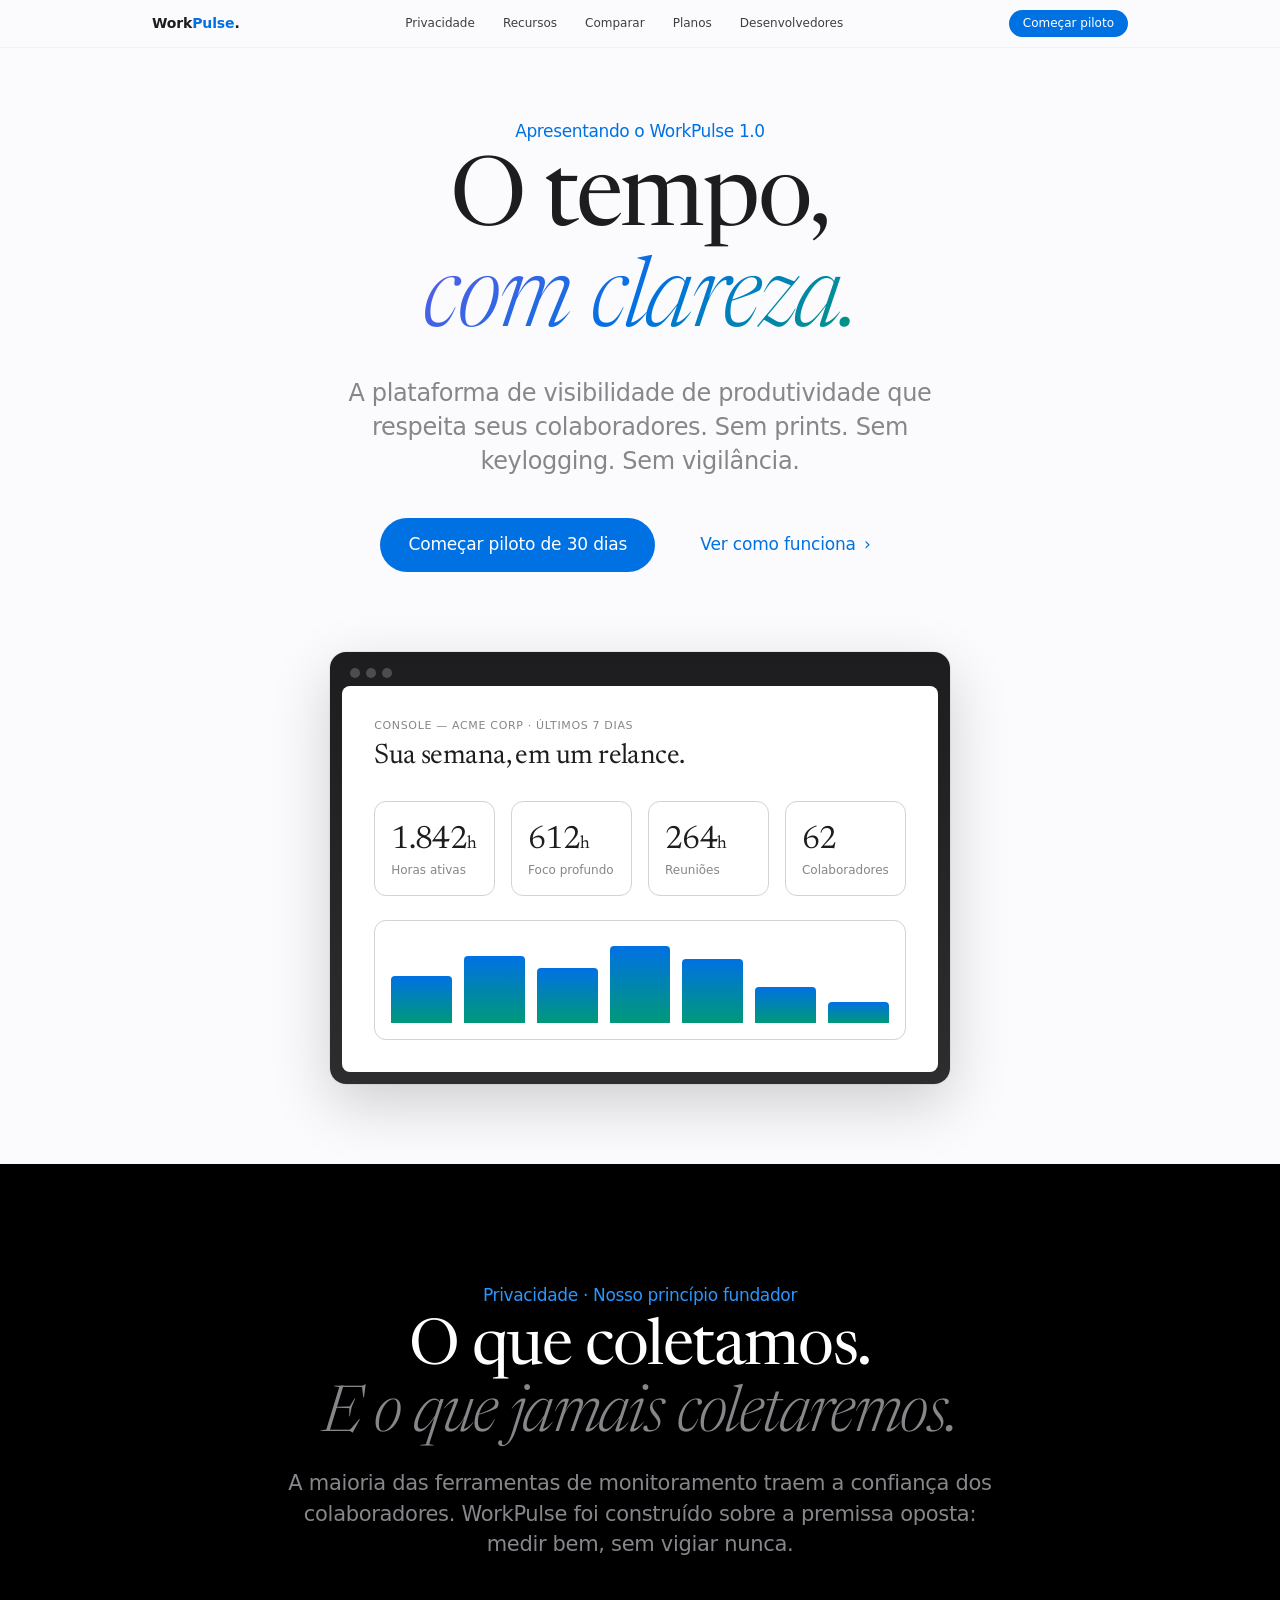
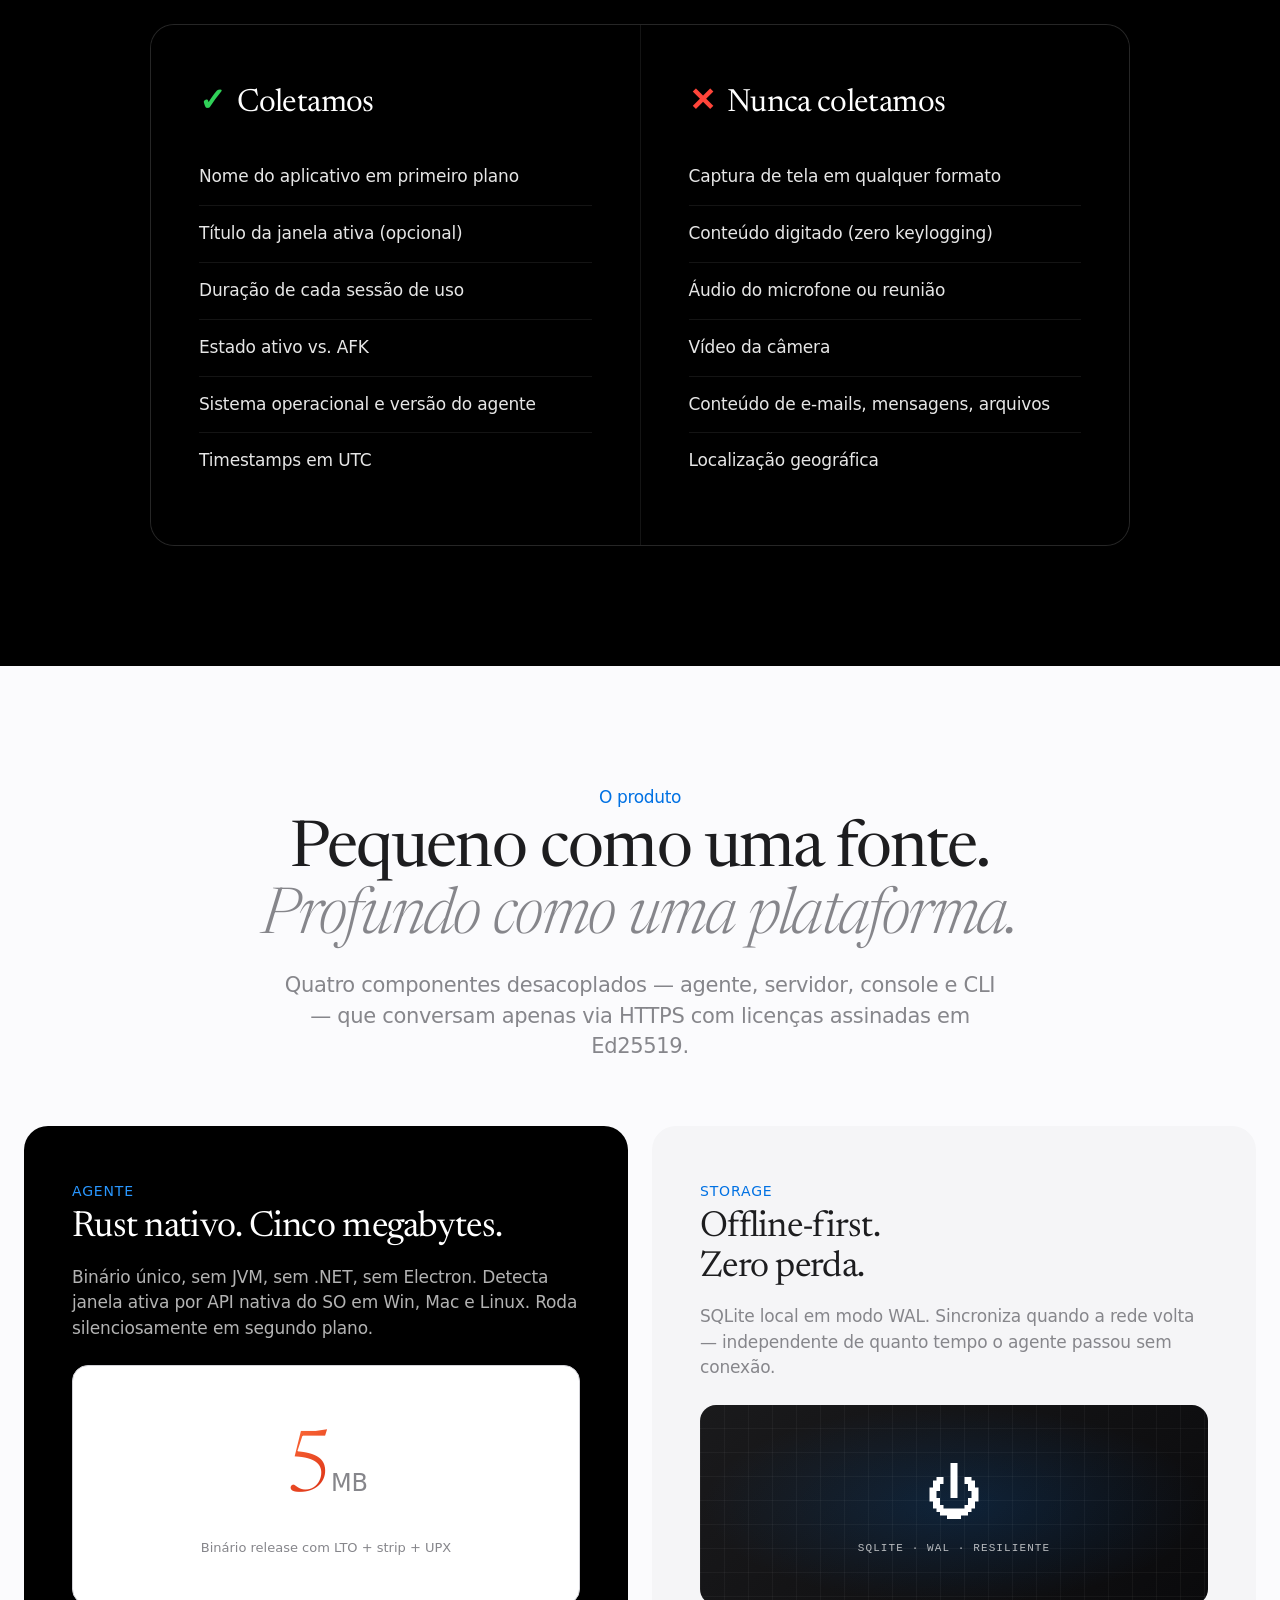
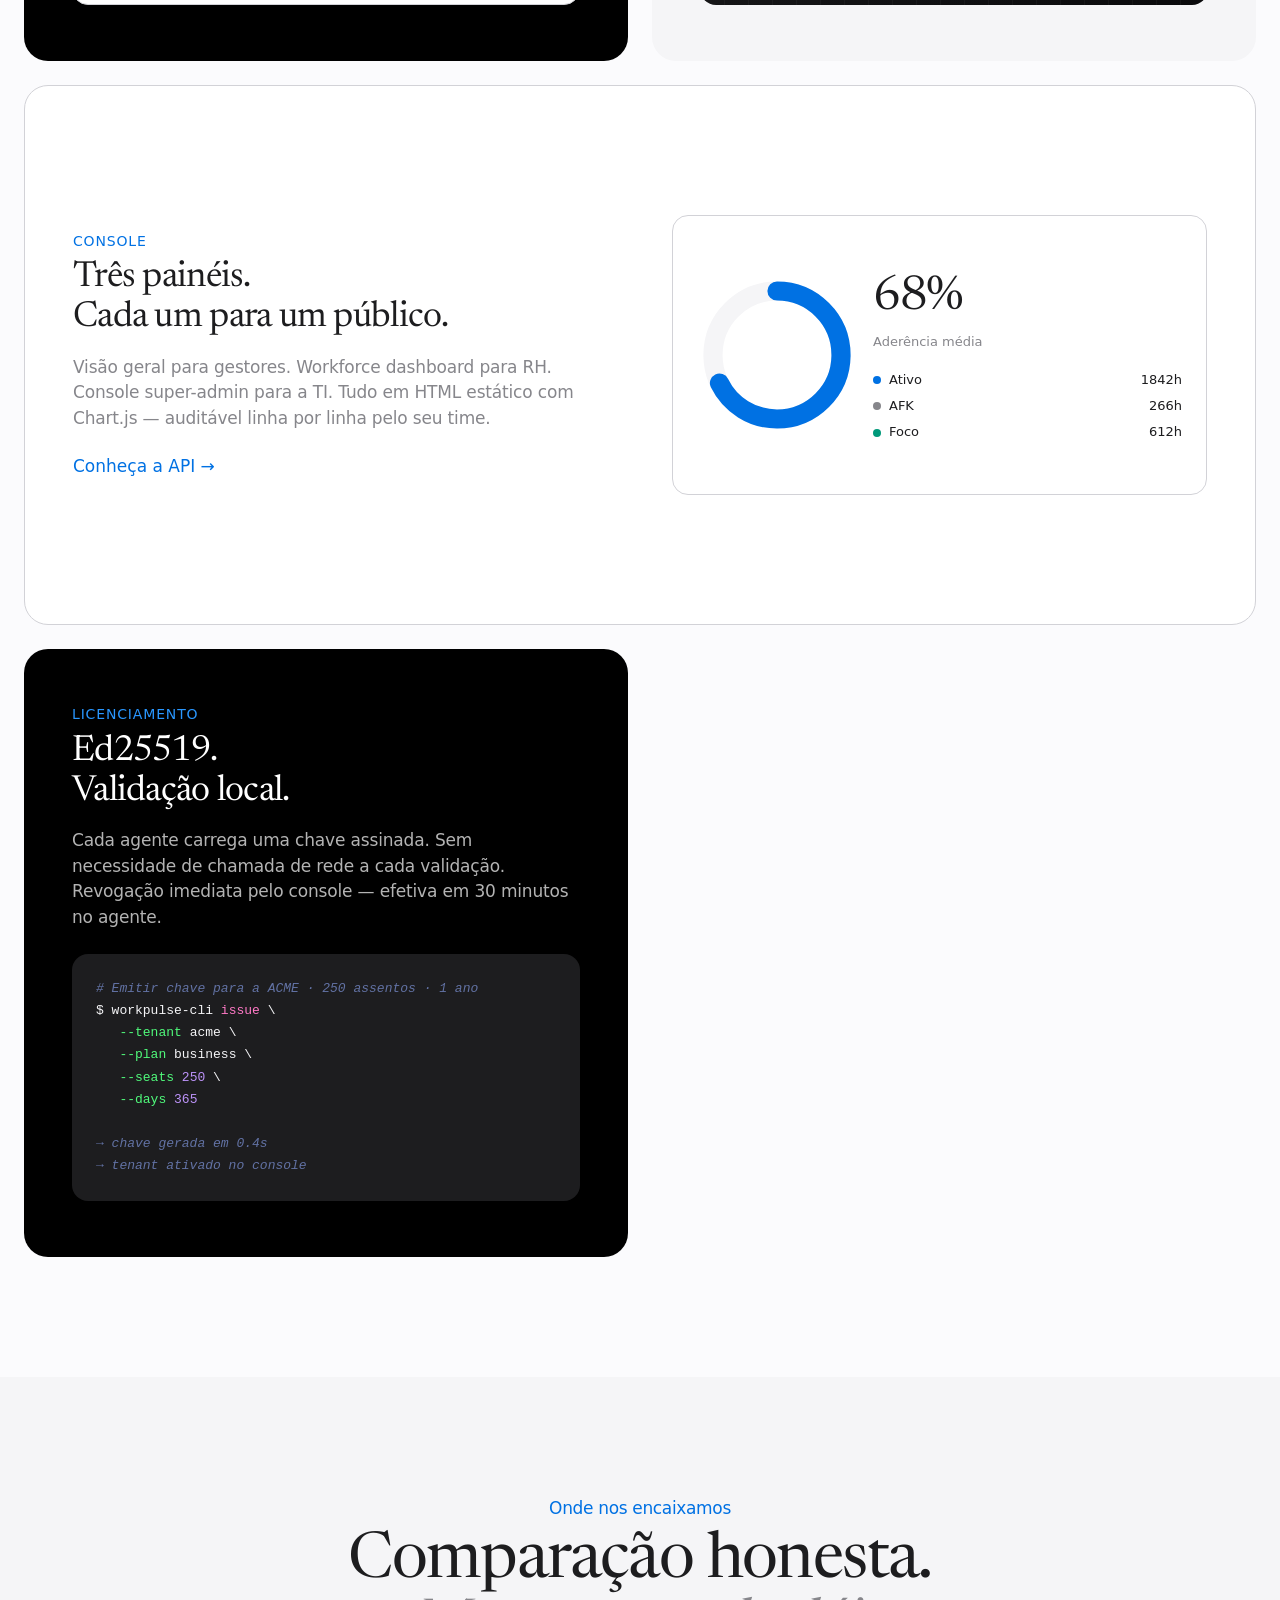
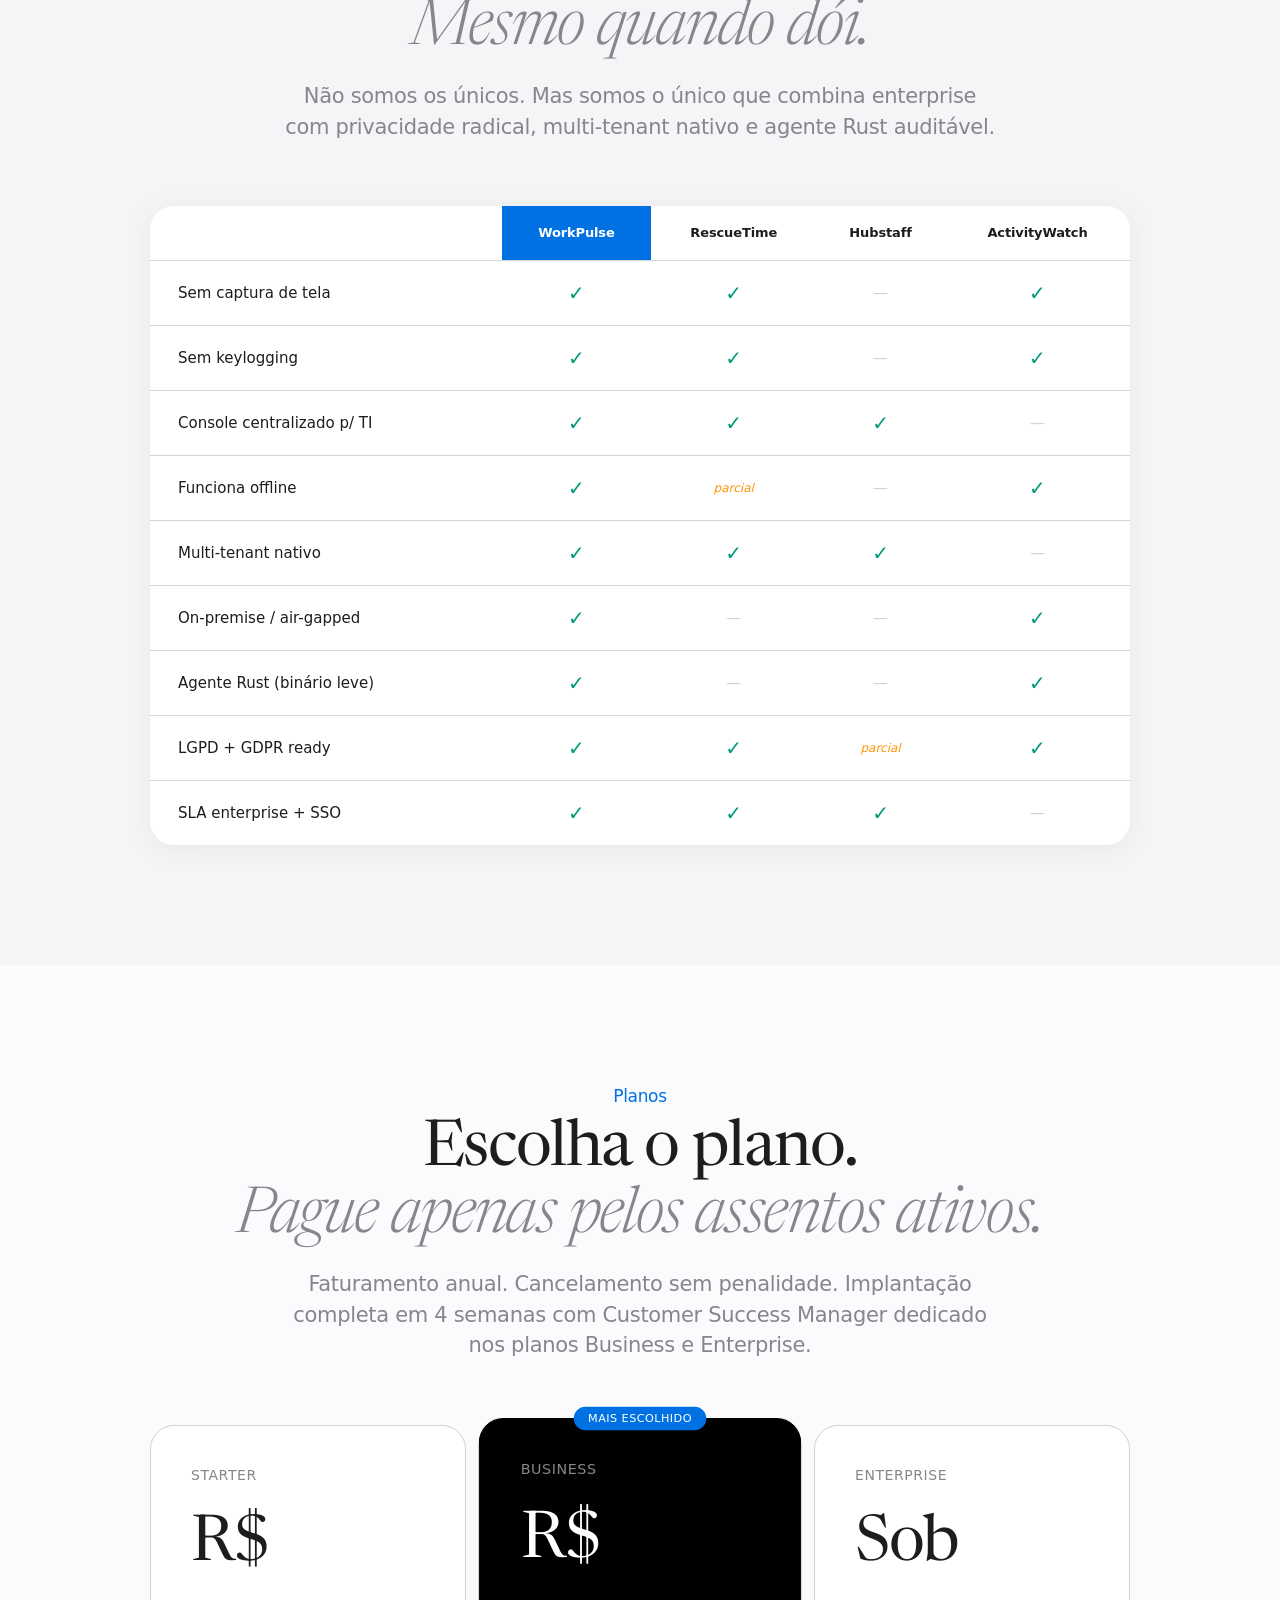
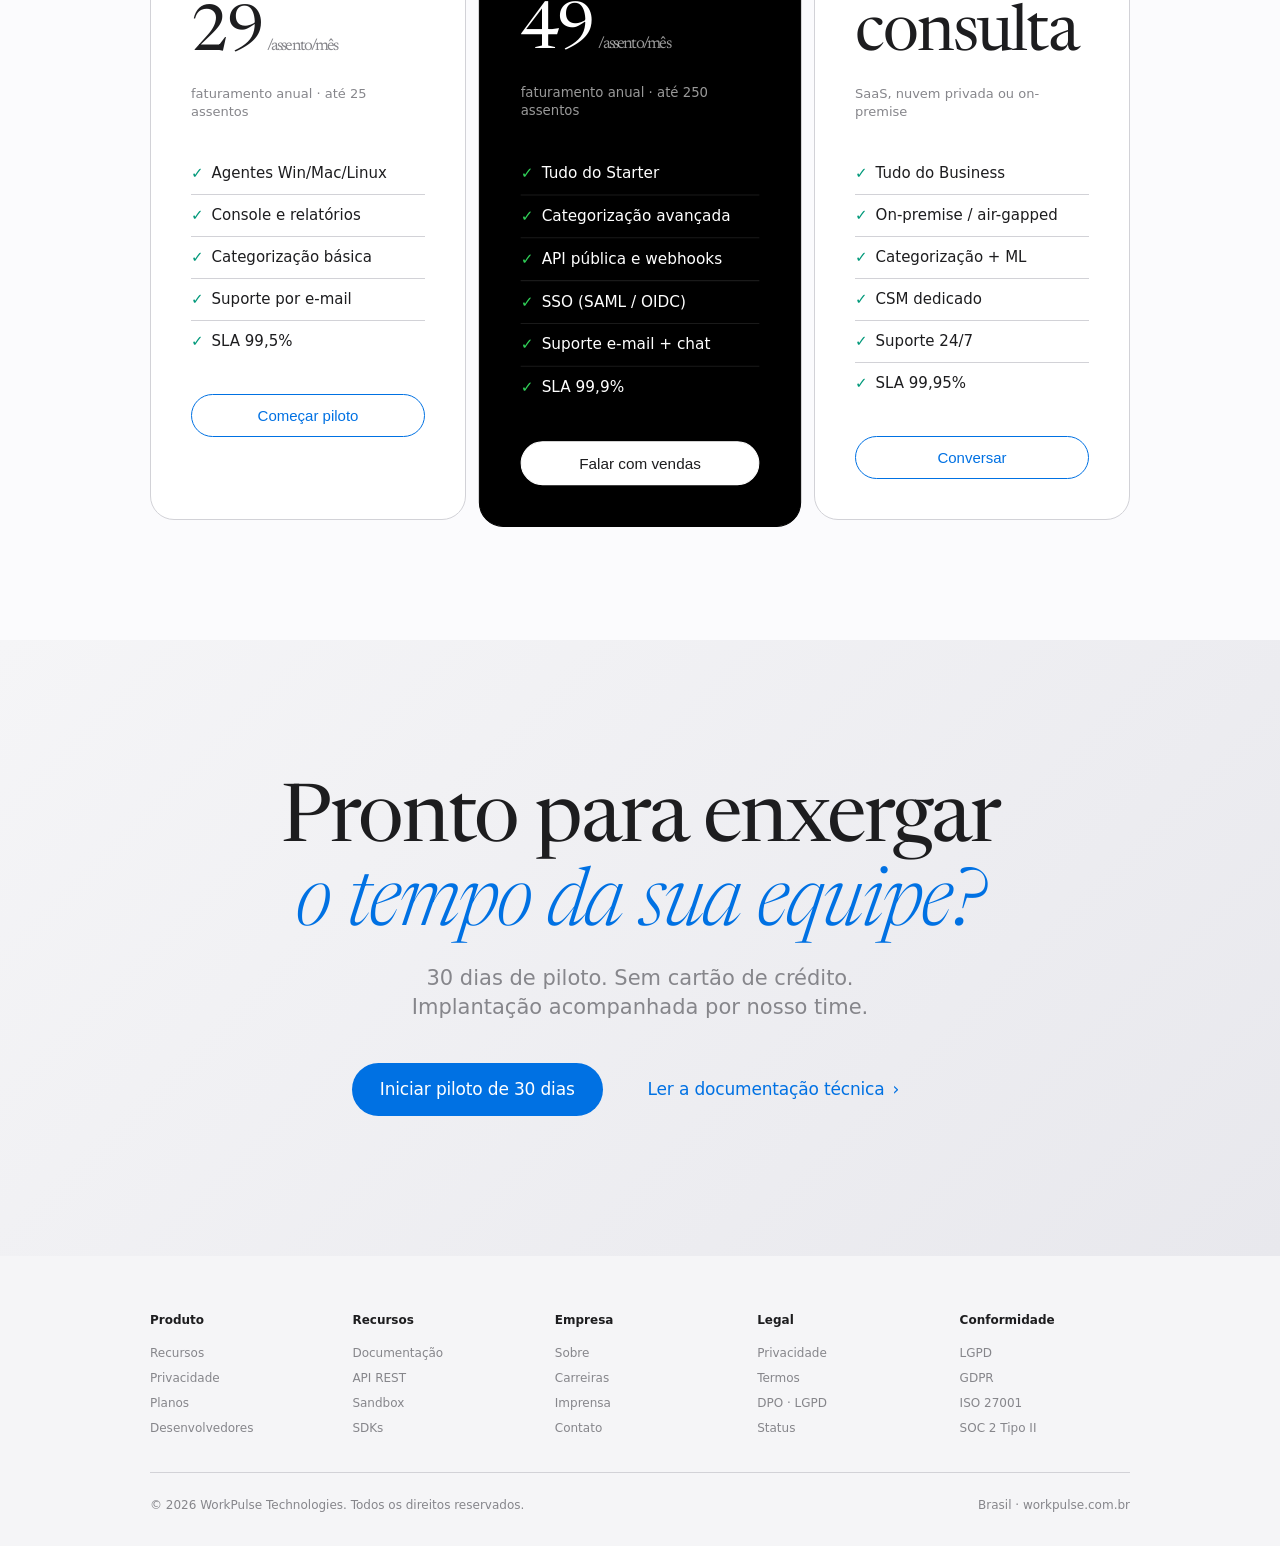
==== site/index.html @ 87eeaa91 "v1 (importado do backup)" ====
<!DOCTYPE html>
<html lang="pt-BR">
<head>
<meta charset="UTF-8">
<meta name="viewport" content="width=device-width, initial-scale=1, viewport-fit=cover">
<meta name="description" content="WorkPulse — Plataforma de produtividade com privacidade em primeiro lugar. Sem captura de tela, sem keylogging, sem vigilância.">
<title>WorkPulse — O tempo, com clareza.</title>
<link rel="preconnect" href="https://fonts.googleapis.com">
<link rel="preconnect" href="https://fonts.gstatic.com" crossorigin>
<link href="https://fonts.googleapis.com/css2?family=Newsreader:ital,opsz,wght@0,6..72,300;0,6..72,400;0,6..72,500;1,6..72,300&display=swap" rel="stylesheet">
<style>
  :root {
    --black: #1d1d1f;
    --black-true: #000;
    --gray-1: #86868b;
    --gray-2: #d2d2d7;
    --gray-3: #f5f5f7;
    --white: #fbfbfd;
    --blue: #0071e3;
    --blue-hover: #0077ed;
    --green: #00997a;
    --red: #d2230d;
    --display: "Newsreader", ui-serif, "New York", "Iowan Old Style", "Apple Garamond", Georgia, serif;
    --body: -apple-system, BlinkMacSystemFont, "SF Pro Text", "SF Pro Display", "Helvetica Neue", system-ui, sans-serif;
    --mono: ui-monospace, "SF Mono", Menlo, Consolas, monospace;
    --easing: cubic-bezier(.28,.16,.22,1);
  }

  * { box-sizing: border-box; margin: 0; padding: 0; }

  html { scroll-behavior: smooth; -webkit-font-smoothing: antialiased; }
  body {
    font-family: var(--body);
    color: var(--black);
    background: var(--white);
    line-height: 1.4;
    overflow-x: hidden;
  }

  a { color: var(--blue); text-decoration: none; }
  a:hover { text-decoration: underline; }

  /* ===== Top Nav ===== */
  .nav {
    position: fixed; top: 0; left: 0; right: 0;
    height: 48px; z-index: 100;
    background: rgba(251,251,253,0.72);
    -webkit-backdrop-filter: saturate(180%) blur(20px);
    backdrop-filter: saturate(180%) blur(20px);
    border-bottom: 1px solid rgba(0,0,0,0.04);
  }
  .nav-inner {
    max-width: 1024px; margin: 0 auto;
    display: flex; align-items: center; justify-content: space-between;
    padding: 0 24px; height: 100%;
    font-size: 12px;
    color: var(--black);
  }
  .nav-logo { font-weight: 600; letter-spacing: -0.01em; font-size: 14px; }
  .nav-logo .pulse { color: var(--blue); }
  .nav-links { display: flex; gap: 28px; list-style: none; }
  .nav-links a {
    color: var(--black); opacity: 0.85; text-decoration: none;
    transition: opacity 200ms var(--easing);
  }
  .nav-links a:hover { opacity: 1; }
  .nav-cta {
    background: var(--blue); color: white;
    padding: 5px 14px; border-radius: 100px;
    font-size: 12px; font-weight: 500;
    transition: background 200ms var(--easing);
  }
  .nav-cta:hover { background: var(--blue-hover); text-decoration: none; }

  /* ===== Hero ===== */
  .hero {
    min-height: 100vh;
    display: flex; align-items: center; justify-content: center;
    text-align: center;
    padding: 120px 24px 80px;
    background: var(--white);
    position: relative;
    overflow: hidden;
  }
  .hero-content { max-width: 980px; position: relative; z-index: 2; }
  .eyebrow {
    font-family: var(--body);
    font-size: 17px; color: var(--blue);
    letter-spacing: -0.022em;
    margin-bottom: 8px;
    font-weight: 500;
  }
  .hero h1 {
    font-family: var(--display);
    font-weight: 400;
    font-size: clamp(48px, 9vw, 96px);
    line-height: 1.05;
    letter-spacing: -0.025em;
    color: var(--black);
    margin-bottom: 8px;
  }
  .hero h1 em {
    font-style: italic; font-weight: 300;
    background: linear-gradient(135deg, #5e5ce6 0%, #0071e3 50%, #00997a 100%);
    -webkit-background-clip: text;
    background-clip: text;
    -webkit-text-fill-color: transparent;
  }
  .hero-sub {
    font-size: clamp(18px, 2.2vw, 24px);
    color: var(--gray-1);
    max-width: 600px;
    margin: 24px auto 40px;
    letter-spacing: -0.015em;
    line-height: 1.4;
  }
  .hero-ctas { display: flex; gap: 16px; justify-content: center; flex-wrap: wrap; }
  .btn-primary, .btn-secondary {
    padding: 14px 28px;
    border-radius: 100px;
    font-size: 17px;
    font-weight: 400;
    letter-spacing: -0.01em;
    transition: all 200ms var(--easing);
    cursor: pointer;
    display: inline-flex; align-items: center; gap: 6px;
    border: 0;
  }
  .btn-primary { background: var(--blue); color: white; }
  .btn-primary:hover { background: var(--blue-hover); text-decoration: none; }
  .btn-secondary { background: transparent; color: var(--blue); border: 1px solid transparent; }
  .btn-secondary:hover { color: var(--blue-hover); text-decoration: none; }
  .btn-secondary::after { content: "›"; transition: transform 200ms var(--easing); display: inline-block; margin-left: 2px; }
  .btn-secondary:hover::after { transform: translateX(4px); }

  /* Hero floating element */
  .hero-mockup {
    margin-top: 80px;
    max-width: 1100px;
    margin-left: auto; margin-right: auto;
    position: relative;
    transform: perspective(1200px) rotateX(8deg);
    transition: transform 600ms var(--easing);
  }
  .hero-mockup:hover { transform: perspective(1200px) rotateX(4deg); }
  .mockup-frame {
    background: linear-gradient(180deg, #1d1d1f 0%, #2d2d2f 100%);
    border-radius: 16px;
    padding: 12px;
    box-shadow:
      0 20px 60px rgba(0,0,0,0.18),
      0 0 0 1px rgba(0,0,0,0.05);
  }
  .mockup-bar { display: flex; gap: 6px; padding: 4px 8px 8px; }
  .mockup-bar span { width: 10px; height: 10px; border-radius: 50%; background: #4d4d4f; }
  .mockup-screen {
    background: white;
    border-radius: 8px;
    padding: 32px;
    min-height: 380px;
    text-align: left;
  }
  .mockup-screen .ms-title { font-size: 11px; color: var(--gray-1); letter-spacing: 0.06em; text-transform: uppercase; margin-bottom: 4px; }
  .mockup-screen .ms-headline { font-family: var(--display); font-size: 28px; letter-spacing: -0.02em; margin-bottom: 24px; }
  .ms-grid { display: grid; grid-template-columns: repeat(4,1fr); gap: 16px; margin-bottom: 24px; }
  .ms-stat { padding: 16px; border: 1px solid var(--gray-2); border-radius: 12px; }
  .ms-stat .ms-num { font-family: var(--display); font-size: 32px; letter-spacing: -0.02em; }
  .ms-stat .ms-lbl { font-size: 12px; color: var(--gray-1); }
  .ms-bars { display: flex; align-items: flex-end; gap: 12px; height: 120px; padding: 16px; border: 1px solid var(--gray-2); border-radius: 12px; }
  .ms-bars .bar {
    flex: 1; background: linear-gradient(180deg, #0071e3 0%, #00997a 100%);
    border-radius: 4px 4px 0 0;
    transition: height 600ms var(--easing);
  }

  /* ===== Section ===== */
  section {
    padding: 120px 24px;
    position: relative;
  }
  .container { max-width: 980px; margin: 0 auto; }
  .container-wide { max-width: 1280px; margin: 0 auto; }

  .section-eyebrow {
    font-size: 17px; font-weight: 500;
    color: var(--blue); letter-spacing: -0.02em;
    margin-bottom: 8px;
    text-align: center;
  }
  .section-title {
    font-family: var(--display); font-weight: 400;
    font-size: clamp(40px, 6vw, 64px);
    line-height: 1.05; letter-spacing: -0.025em;
    text-align: center;
    margin-bottom: 18px;
    color: var(--black);
  }
  .section-title em { font-style: italic; font-weight: 300; color: var(--gray-1); }
  .section-sub {
    font-size: 21px; color: var(--gray-1);
    letter-spacing: -0.015em;
    text-align: center; max-width: 720px;
    margin: 0 auto 64px;
    line-height: 1.45;
  }

  /* ===== Privacy section (dark) ===== */
  .privacy {
    background: var(--black-true);
    color: white;
  }
  .privacy .section-title { color: white; }
  .privacy .section-eyebrow { color: #2997ff; }
  .privacy .section-sub { color: var(--gray-1); }
  .privacy-cards {
    display: grid; grid-template-columns: 1fr 1fr; gap: 1px;
    background: rgba(255,255,255,0.08);
    border-radius: 24px; overflow: hidden;
    border: 1px solid rgba(255,255,255,0.08);
  }
  .privacy-card {
    background: var(--black-true);
    padding: 56px 48px;
  }
  .privacy-card h3 {
    font-family: var(--display); font-size: 32px;
    letter-spacing: -0.02em; font-weight: 400;
    margin-bottom: 24px;
  }
  .privacy-card.yes h3::before { content: "✓"; color: #30d158; margin-right: 12px; font-weight: 600; }
  .privacy-card.no h3::before { content: "✕"; color: #ff453a; margin-right: 12px; font-weight: 600; }
  .privacy-card ul { list-style: none; }
  .privacy-card li {
    padding: 16px 0;
    border-top: 1px solid rgba(255,255,255,0.08);
    font-size: 17px; letter-spacing: -0.01em;
    color: rgba(255,255,255,0.9);
  }
  .privacy-card li:first-child { border-top: 0; }

  /* ===== Features grid ===== */
  .features {
    display: grid;
    grid-template-columns: repeat(2, 1fr);
    gap: 24px;
  }
  .feature {
    background: var(--gray-3);
    border-radius: 24px;
    padding: 56px 48px;
    min-height: 480px;
    display: flex; flex-direction: column;
    position: relative;
    overflow: hidden;
    transition: transform 400ms var(--easing);
  }
  .feature:hover { transform: translateY(-4px); }
  .feature.dark { background: var(--black-true); color: white; }
  .feature.dark .f-eyebrow { color: #2997ff; }
  .feature.dark .f-sub { color: rgba(255,255,255,0.7); }
  .feature.tall { grid-column: span 2; min-height: 540px; flex-direction: row; align-items: center; gap: 64px; }
  .f-eyebrow {
    font-size: 14px; font-weight: 500;
    color: var(--blue); letter-spacing: -0.01em;
    margin-bottom: 8px;
    text-transform: uppercase; letter-spacing: 0.06em;
  }
  .f-title {
    font-family: var(--display); font-weight: 400;
    font-size: 36px; letter-spacing: -0.02em;
    line-height: 1.1; margin-bottom: 16px;
  }
  .f-sub {
    font-size: 17px; color: var(--gray-1);
    letter-spacing: -0.01em; line-height: 1.5;
    margin-bottom: 24px;
  }
  .f-link { color: var(--blue); font-size: 17px; }
  .feature.dark .f-link { color: #2997ff; }
  .f-visual { margin-top: auto; }
  .feature.tall .f-content { flex: 1; }
  .feature.tall .f-visual { flex: 1; margin-top: 0; }

  /* Visual: SQLite glow */
  .vis-sqlite {
    width: 100%; height: 200px;
    border-radius: 16px;
    background: radial-gradient(ellipse at center, rgba(0,113,227,0.18) 0%, transparent 70%),
                linear-gradient(135deg, #1a1a1c 0%, #0a0a0c 100%);
    display: flex; align-items: center; justify-content: center;
    position: relative; overflow: hidden;
  }
  .vis-sqlite::before {
    content: ""; position: absolute; inset: 0;
    background-image:
      linear-gradient(0deg, rgba(255,255,255,0.04) 1px, transparent 1px),
      linear-gradient(90deg, rgba(255,255,255,0.04) 1px, transparent 1px);
    background-size: 24px 24px;
  }
  .vis-sqlite-inner {
    position: relative; z-index: 2; text-align: center;
    color: white;
  }
  .vis-sqlite-inner .icon { font-size: 56px; margin-bottom: 8px; }
  .vis-sqlite-inner .lbl { font-family: var(--mono); font-size: 11px; opacity: 0.7; letter-spacing: 0.1em; text-transform: uppercase; }

  /* Visual: Rust binary size */
  .vis-rust {
    width: 100%; height: 240px;
    border-radius: 16px;
    background: white; border: 1px solid var(--gray-2);
    display: flex; flex-direction: column; align-items: center; justify-content: center;
    position: relative;
    text-align: center;
  }
  .vis-rust .num {
    font-family: var(--display); font-size: 84px;
    font-weight: 300; letter-spacing: -0.04em;
    background: linear-gradient(135deg, #ff6e3a 0%, #d2230d 100%);
    -webkit-background-clip: text; background-clip: text;
    -webkit-text-fill-color: transparent;
  }
  .vis-rust .unit { font-size: 24px; color: var(--gray-1); letter-spacing: -0.01em; }
  .vis-rust .cap { font-size: 13px; color: var(--gray-1); margin-top: 8px; }

  /* Visual: dashboard ring */
  .vis-dash {
    width: 100%; height: 280px;
    border-radius: 16px;
    background: white; border: 1px solid var(--gray-2);
    padding: 24px;
    display: flex; gap: 16px; align-items: center;
  }
  .vis-dash svg { width: 160px; height: 160px; }
  .vis-dash-text { flex: 1; }
  .vis-dash-num { font-family: var(--display); font-size: 48px; letter-spacing: -0.03em; }
  .vis-dash-lbl { font-size: 13px; color: var(--gray-1); margin-bottom: 16px; }
  .vis-dash ul { list-style: none; }
  .vis-dash li {
    font-size: 13px; padding: 4px 0; color: var(--black);
    display: flex; justify-content: space-between;
  }
  .vis-dash li .dot { display: inline-block; width: 8px; height: 8px; border-radius: 50%; margin-right: 8px; vertical-align: middle; }

  /* Visual: code */
  .vis-code {
    background: #1d1d1f; color: #f5f5f7;
    border-radius: 16px; padding: 24px;
    font-family: var(--mono); font-size: 13px;
    line-height: 1.7;
    overflow: hidden;
  }
  .vis-code .ln { color: #6e6e73; user-select: none; padding-right: 16px; }
  .vis-code .key { color: #ff79c6; }
  .vis-code .str { color: #50fa7b; }
  .vis-code .num { color: #bd93f9; }
  .vis-code .com { color: #6272a4; font-style: italic; }

  /* ===== Compare table ===== */
  .compare {
    background: var(--gray-3);
  }
  .compare-table {
    background: white;
    border-radius: 24px;
    overflow: hidden;
    box-shadow: 0 4px 30px rgba(0,0,0,0.06);
    max-width: 980px;
    margin: 0 auto;
  }
  .compare-table table { width: 100%; border-collapse: collapse; font-size: 15px; }
  .compare-table th, .compare-table td {
    text-align: center;
    padding: 18px 12px;
    border-bottom: 1px solid var(--gray-2);
  }
  .compare-table th { font-weight: 600; font-size: 13px; letter-spacing: -0.01em; }
  .compare-table th.brand { background: var(--blue); color: white; }
  .compare-table tr td:first-child {
    text-align: left; font-weight: 500;
    padding-left: 28px;
  }
  .compare-table tr:last-child td { border-bottom: 0; }
  .compare-table .yes { color: var(--green); font-size: 20px; }
  .compare-table .no { color: var(--gray-2); }
  .compare-table .partial { color: #ff9500; font-size: 12px; font-style: italic; }
  .compare-table tr:hover td { background: rgba(0,113,227,0.02); }

  /* ===== Pricing ===== */
  .pricing-cards {
    display: grid; grid-template-columns: repeat(3, 1fr);
    gap: 16px;
  }
  .price-card {
    background: white;
    border: 1px solid var(--gray-2);
    border-radius: 24px;
    padding: 40px;
    position: relative;
    transition: all 300ms var(--easing);
  }
  .price-card:hover { transform: translateY(-4px); box-shadow: 0 20px 50px rgba(0,0,0,0.08); }
  .price-card.featured {
    background: var(--black-true); color: white;
    border-color: var(--black-true);
    transform: scale(1.02);
  }
  .price-card.featured:hover { transform: scale(1.02) translateY(-4px); }
  .price-card.featured::after {
    content: "Mais escolhido";
    position: absolute; top: -12px; left: 50%; transform: translateX(-50%);
    background: var(--blue); color: white;
    padding: 4px 14px; border-radius: 100px;
    font-size: 11px; font-weight: 500; letter-spacing: 0.04em;
    text-transform: uppercase;
  }
  .price-name { font-size: 14px; color: var(--gray-1); letter-spacing: 0.04em; text-transform: uppercase; }
  .price-num { font-family: var(--display); font-size: 64px; letter-spacing: -0.03em; margin: 16px 0 4px; font-weight: 400; }
  .price-num small { font-size: 17px; color: var(--gray-1); margin-left: 4px; }
  .price-card.featured small { color: rgba(255,255,255,0.6); }
  .price-cap { font-size: 13px; color: var(--gray-1); margin-bottom: 32px; }
  .price-card.featured .price-cap { color: rgba(255,255,255,0.6); }
  .price-list { list-style: none; }
  .price-list li {
    padding: 10px 0;
    font-size: 15px;
    border-top: 1px solid var(--gray-2);
    display: flex; align-items: flex-start; gap: 8px;
  }
  .price-card.featured .price-list li { border-top-color: rgba(255,255,255,0.1); }
  .price-list li:first-child { border-top: 0; }
  .price-list li::before { content: "✓"; color: var(--green); font-weight: 700; }
  .price-card.featured .price-list li::before { color: #30d158; }
  .price-cta {
    margin-top: 32px; width: 100%;
    padding: 12px;
    border-radius: 100px;
    border: 1px solid var(--blue);
    background: transparent; color: var(--blue);
    font-size: 15px; font-weight: 500;
    cursor: pointer;
    transition: all 200ms var(--easing);
  }
  .price-cta:hover { background: var(--blue); color: white; }
  .price-card.featured .price-cta { background: white; color: var(--black); border-color: white; }
  .price-card.featured .price-cta:hover { background: rgba(255,255,255,0.85); }

  /* ===== CTA ===== */
  .cta-final {
    background: linear-gradient(135deg, #f5f5f7 0%, #e8e8ed 100%);
    text-align: center;
    padding: 140px 24px;
  }
  .cta-final h2 {
    font-family: var(--display); font-weight: 400;
    font-size: clamp(48px, 7vw, 80px);
    letter-spacing: -0.025em; line-height: 1.05;
    margin-bottom: 16px;
  }
  .cta-final h2 em { font-style: italic; color: var(--blue); font-weight: 300; }
  .cta-final p { font-size: 21px; color: var(--gray-1); max-width: 540px; margin: 0 auto 40px; }
  .cta-final-btns { display: flex; gap: 16px; justify-content: center; flex-wrap: wrap; }

  /* ===== Footer ===== */
  footer {
    background: var(--gray-3);
    color: var(--gray-1);
    font-size: 12px;
    padding: 56px 24px 32px;
  }
  .foot-grid {
    max-width: 980px; margin: 0 auto;
    display: grid; grid-template-columns: repeat(5, 1fr); gap: 32px;
    padding-bottom: 32px;
    border-bottom: 1px solid var(--gray-2);
  }
  .foot-col h4 { font-size: 12px; font-weight: 600; color: var(--black); margin-bottom: 12px; }
  .foot-col ul { list-style: none; }
  .foot-col li { padding: 4px 0; }
  .foot-col a { color: var(--gray-1); text-decoration: none; }
  .foot-col a:hover { color: var(--black); text-decoration: underline; }
  .foot-bottom {
    max-width: 980px; margin: 24px auto 0;
    display: flex; justify-content: space-between; flex-wrap: wrap; gap: 16px;
  }

  /* ===== Reveal animation ===== */
  .reveal {
    opacity: 0; transform: translateY(24px);
    transition: opacity 800ms var(--easing), transform 800ms var(--easing);
  }
  .reveal.visible { opacity: 1; transform: translateY(0); }

  /* ===== Responsive ===== */
  @media (max-width: 768px) {
    .nav-links { display: none; }
    .features { grid-template-columns: 1fr; }
    .feature.tall { flex-direction: column; gap: 32px; min-height: auto; }
    .feature, .feature.tall { padding: 40px 28px; min-height: auto; }
    .privacy-cards { grid-template-columns: 1fr; }
    .pricing-cards { grid-template-columns: 1fr; }
    .price-card.featured { transform: none; }
    section { padding: 80px 24px; }
    .ms-grid { grid-template-columns: repeat(2,1fr); }
    .foot-grid { grid-template-columns: 1fr 1fr; }
  }
</style>
</head>
<body>

<nav class="nav">
  <div class="nav-inner">
    <div class="nav-logo">Work<span class="pulse">Pulse</span>.</div>
    <ul class="nav-links">
      <li><a href="#privacy">Privacidade</a></li>
      <li><a href="#features">Recursos</a></li>
      <li><a href="#compare">Comparar</a></li>
      <li><a href="#pricing">Planos</a></li>
      <li><a href="developers.html">Desenvolvedores</a></li>
    </ul>
    <a href="#cta" class="nav-cta">Começar piloto</a>
  </div>
</nav>

<!-- ===== HERO ===== -->
<section class="hero">
  <div class="hero-content">
    <div class="eyebrow reveal">Apresentando o WorkPulse 1.0</div>
    <h1 class="reveal">O tempo,<br><em>com clareza.</em></h1>
    <p class="hero-sub reveal">A plataforma de visibilidade de produtividade que respeita seus colaboradores. Sem prints. Sem keylogging. Sem vigilância.</p>
    <div class="hero-ctas reveal">
      <a href="#cta" class="btn-primary">Começar piloto de 30 dias</a>
      <a href="#privacy" class="btn-secondary">Ver como funciona</a>
    </div>

    <div class="hero-mockup reveal">
      <div class="mockup-frame">
        <div class="mockup-bar"><span></span><span></span><span></span></div>
        <div class="mockup-screen">
          <div class="ms-title">CONSOLE — ACME CORP · ÚLTIMOS 7 DIAS</div>
          <div class="ms-headline">Sua semana, em um relance.</div>
          <div class="ms-grid">
            <div class="ms-stat"><div class="ms-num">1.842<small style="font-size:18px">h</small></div><div class="ms-lbl">Horas ativas</div></div>
            <div class="ms-stat"><div class="ms-num">612<small style="font-size:18px">h</small></div><div class="ms-lbl">Foco profundo</div></div>
            <div class="ms-stat"><div class="ms-num">264<small style="font-size:18px">h</small></div><div class="ms-lbl">Reuniões</div></div>
            <div class="ms-stat"><div class="ms-num">62</div><div class="ms-lbl">Colaboradores</div></div>
          </div>
          <div class="ms-bars">
            <div class="bar" style="height:55%"></div>
            <div class="bar" style="height:78%"></div>
            <div class="bar" style="height:64%"></div>
            <div class="bar" style="height:90%"></div>
            <div class="bar" style="height:75%"></div>
            <div class="bar" style="height:42%"></div>
            <div class="bar" style="height:25%"></div>
          </div>
        </div>
      </div>
    </div>
  </div>
</section>

<!-- ===== PRIVACY ===== -->
<section id="privacy" class="privacy">
  <div class="container">
    <div class="section-eyebrow reveal">Privacidade · Nosso princípio fundador</div>
    <h2 class="section-title reveal">O que coletamos.<br><em>E o que jamais coletaremos.</em></h2>
    <p class="section-sub reveal">A maioria das ferramentas de monitoramento traem a confiança dos colaboradores. WorkPulse foi construído sobre a premissa oposta: medir bem, sem vigiar nunca.</p>

    <div class="privacy-cards reveal">
      <div class="privacy-card yes">
        <h3>Coletamos</h3>
        <ul>
          <li>Nome do aplicativo em primeiro plano</li>
          <li>Título da janela ativa (opcional)</li>
          <li>Duração de cada sessão de uso</li>
          <li>Estado ativo vs. AFK</li>
          <li>Sistema operacional e versão do agente</li>
          <li>Timestamps em UTC</li>
        </ul>
      </div>
      <div class="privacy-card no">
        <h3>Nunca coletamos</h3>
        <ul>
          <li>Captura de tela em qualquer formato</li>
          <li>Conteúdo digitado (zero keylogging)</li>
          <li>Áudio do microfone ou reunião</li>
          <li>Vídeo da câmera</li>
          <li>Conteúdo de e-mails, mensagens, arquivos</li>
          <li>Localização geográfica</li>
        </ul>
      </div>
    </div>
  </div>
</section>

<!-- ===== FEATURES ===== -->
<section id="features">
  <div class="container-wide">
    <div class="section-eyebrow reveal">O produto</div>
    <h2 class="section-title reveal">Pequeno como uma fonte.<br><em>Profundo como uma plataforma.</em></h2>
    <p class="section-sub reveal">Quatro componentes desacoplados — agente, servidor, console e CLI — que conversam apenas via HTTPS com licenças assinadas em Ed25519.</p>

    <div class="features">
      <div class="feature dark reveal">
        <div class="f-content">
          <div class="f-eyebrow">Agente</div>
          <h3 class="f-title">Rust nativo. Cinco megabytes.</h3>
          <p class="f-sub">Binário único, sem JVM, sem .NET, sem Electron. Detecta janela ativa por API nativa do SO em Win, Mac e Linux. Roda silenciosamente em segundo plano.</p>
        </div>
        <div class="f-visual">
          <div class="vis-rust">
            <div><span class="num">5</span><span class="unit">MB</span></div>
            <div class="cap">Binário release com LTO + strip + UPX</div>
          </div>
        </div>
      </div>

      <div class="feature reveal">
        <div class="f-content">
          <div class="f-eyebrow">Storage</div>
          <h3 class="f-title">Offline-first.<br>Zero perda.</h3>
          <p class="f-sub">SQLite local em modo WAL. Sincroniza quando a rede volta — independente de quanto tempo o agente passou sem conexão.</p>
        </div>
        <div class="f-visual">
          <div class="vis-sqlite">
            <div class="vis-sqlite-inner">
              <div class="icon">⏻</div>
              <div class="lbl">SQLite · WAL · Resiliente</div>
            </div>
          </div>
        </div>
      </div>

      <div class="feature tall reveal" style="background: white; border: 1px solid var(--gray-2);">
        <div class="f-content">
          <div class="f-eyebrow">Console</div>
          <h3 class="f-title">Três painéis.<br>Cada um para um público.</h3>
          <p class="f-sub">Visão geral para gestores. Workforce dashboard para RH. Console super-admin para a TI. Tudo em HTML estático com Chart.js — auditável linha por linha pelo seu time.</p>
          <a href="developers.html" class="f-link">Conheça a API →</a>
        </div>
        <div class="f-visual">
          <div class="vis-dash">
            <svg viewBox="0 0 100 100">
              <circle cx="50" cy="50" r="40" fill="none" stroke="#f5f5f7" stroke-width="12"/>
              <circle cx="50" cy="50" r="40" fill="none" stroke="#0071e3" stroke-width="12"
                      stroke-dasharray="170 251" stroke-dashoffset="0"
                      transform="rotate(-90 50 50)" stroke-linecap="round"/>
            </svg>
            <div class="vis-dash-text">
              <div class="vis-dash-num">68%</div>
              <div class="vis-dash-lbl">Aderência média</div>
              <ul>
                <li><span><span class="dot" style="background:#0071e3"></span>Ativo</span><span>1842h</span></li>
                <li><span><span class="dot" style="background:#86868b"></span>AFK</span><span>266h</span></li>
                <li><span><span class="dot" style="background:#00997a"></span>Foco</span><span>612h</span></li>
              </ul>
            </div>
          </div>
        </div>
      </div>

      <div class="feature dark reveal">
        <div class="f-content">
          <div class="f-eyebrow">Licenciamento</div>
          <h3 class="f-title">Ed25519.<br>Validação local.</h3>
          <p class="f-sub">Cada agente carrega uma chave assinada. Sem necessidade de chamada de rede a cada validação. Revogação imediata pelo console — efetiva em 30 minutos no agente.</p>
        </div>
        <div class="f-visual">
          <div class="vis-code">
<span class="com"># Emitir chave para a ACME · 250 assentos · 1 ano</span><br>
$ workpulse-cli <span class="key">issue</span> \<br>
&nbsp;&nbsp;&nbsp;<span class="str">--tenant</span> acme \<br>
&nbsp;&nbsp;&nbsp;<span class="str">--plan</span> business \<br>
&nbsp;&nbsp;&nbsp;<span class="str">--seats</span> <span class="num">250</span> \<br>
&nbsp;&nbsp;&nbsp;<span class="str">--days</span> <span class="num">365</span><br>
<br>
<span class="com">→ chave gerada em 0.4s</span><br>
<span class="com">→ tenant ativado no console</span>
          </div>
        </div>
      </div>
    </div>
  </div>
</section>

<!-- ===== COMPARE ===== -->
<section id="compare" class="compare">
  <div class="container">
    <div class="section-eyebrow reveal">Onde nos encaixamos</div>
    <h2 class="section-title reveal">Comparação honesta.<br><em>Mesmo quando dói.</em></h2>
    <p class="section-sub reveal">Não somos os únicos. Mas somos o único que combina enterprise com privacidade radical, multi-tenant nativo e agente Rust auditável.</p>

    <div class="compare-table reveal">
      <table>
        <thead>
          <tr>
            <th></th>
            <th class="brand">WorkPulse</th>
            <th>RescueTime</th>
            <th>Hubstaff</th>
            <th>ActivityWatch</th>
          </tr>
        </thead>
        <tbody>
          <tr><td>Sem captura de tela</td><td class="yes">✓</td><td class="yes">✓</td><td class="no">—</td><td class="yes">✓</td></tr>
          <tr><td>Sem keylogging</td><td class="yes">✓</td><td class="yes">✓</td><td class="no">—</td><td class="yes">✓</td></tr>
          <tr><td>Console centralizado p/ TI</td><td class="yes">✓</td><td class="yes">✓</td><td class="yes">✓</td><td class="no">—</td></tr>
          <tr><td>Funciona offline</td><td class="yes">✓</td><td class="partial">parcial</td><td class="no">—</td><td class="yes">✓</td></tr>
          <tr><td>Multi-tenant nativo</td><td class="yes">✓</td><td class="yes">✓</td><td class="yes">✓</td><td class="no">—</td></tr>
          <tr><td>On-premise / air-gapped</td><td class="yes">✓</td><td class="no">—</td><td class="no">—</td><td class="yes">✓</td></tr>
          <tr><td>Agente Rust (binário leve)</td><td class="yes">✓</td><td class="no">—</td><td class="no">—</td><td class="yes">✓</td></tr>
          <tr><td>LGPD + GDPR ready</td><td class="yes">✓</td><td class="yes">✓</td><td class="partial">parcial</td><td class="yes">✓</td></tr>
          <tr><td>SLA enterprise + SSO</td><td class="yes">✓</td><td class="yes">✓</td><td class="yes">✓</td><td class="no">—</td></tr>
        </tbody>
      </table>
    </div>
  </div>
</section>

<!-- ===== PRICING ===== -->
<section id="pricing">
  <div class="container">
    <div class="section-eyebrow reveal">Planos</div>
    <h2 class="section-title reveal">Escolha o plano.<br><em>Pague apenas pelos assentos ativos.</em></h2>
    <p class="section-sub reveal">Faturamento anual. Cancelamento sem penalidade. Implantação completa em 4 semanas com Customer Success Manager dedicado nos planos Business e Enterprise.</p>

    <div class="pricing-cards reveal">
      <div class="price-card">
        <div class="price-name">Starter</div>
        <div class="price-num">R$ 29<small>/assento/mês</small></div>
        <div class="price-cap">faturamento anual · até 25 assentos</div>
        <ul class="price-list">
          <li>Agentes Win/Mac/Linux</li>
          <li>Console e relatórios</li>
          <li>Categorização básica</li>
          <li>Suporte por e-mail</li>
          <li>SLA 99,5%</li>
        </ul>
        <button class="price-cta">Começar piloto</button>
      </div>

      <div class="price-card featured">
        <div class="price-name">Business</div>
        <div class="price-num">R$ 49<small>/assento/mês</small></div>
        <div class="price-cap">faturamento anual · até 250 assentos</div>
        <ul class="price-list">
          <li>Tudo do Starter</li>
          <li>Categorização avançada</li>
          <li>API pública e webhooks</li>
          <li>SSO (SAML / OIDC)</li>
          <li>Suporte e-mail + chat</li>
          <li>SLA 99,9%</li>
        </ul>
        <button class="price-cta">Falar com vendas</button>
      </div>

      <div class="price-card">
        <div class="price-name">Enterprise</div>
        <div class="price-num">Sob consulta</div>
        <div class="price-cap">SaaS, nuvem privada ou on-premise</div>
        <ul class="price-list">
          <li>Tudo do Business</li>
          <li>On-premise / air-gapped</li>
          <li>Categorização + ML</li>
          <li>CSM dedicado</li>
          <li>Suporte 24/7</li>
          <li>SLA 99,95%</li>
        </ul>
        <button class="price-cta">Conversar</button>
      </div>
    </div>
  </div>
</section>

<!-- ===== FINAL CTA ===== -->
<section id="cta" class="cta-final">
  <h2>Pronto para enxergar<br><em>o tempo da sua equipe?</em></h2>
  <p>30 dias de piloto. Sem cartão de crédito. Implantação acompanhada por nosso time.</p>
  <div class="cta-final-btns">
    <a href="mailto:comercial@workpulse.com.br" class="btn-primary">Iniciar piloto de 30 dias</a>
    <a href="developers.html" class="btn-secondary">Ler a documentação técnica</a>
  </div>
</section>

<!-- ===== FOOTER ===== -->
<footer>
  <div class="foot-grid">
    <div class="foot-col">
      <h4>Produto</h4>
      <ul>
        <li><a href="#features">Recursos</a></li>
        <li><a href="#privacy">Privacidade</a></li>
        <li><a href="#pricing">Planos</a></li>
        <li><a href="developers.html">Desenvolvedores</a></li>
      </ul>
    </div>
    <div class="foot-col">
      <h4>Recursos</h4>
      <ul>
        <li><a href="developers.html#docs">Documentação</a></li>
        <li><a href="developers.html#api">API REST</a></li>
        <li><a href="sandbox.html">Sandbox</a></li>
        <li><a href="developers.html#sdks">SDKs</a></li>
      </ul>
    </div>
    <div class="foot-col">
      <h4>Empresa</h4>
      <ul>
        <li><a href="#">Sobre</a></li>
        <li><a href="#">Carreiras</a></li>
        <li><a href="#">Imprensa</a></li>
        <li><a href="#">Contato</a></li>
      </ul>
    </div>
    <div class="foot-col">
      <h4>Legal</h4>
      <ul>
        <li><a href="#">Privacidade</a></li>
        <li><a href="#">Termos</a></li>
        <li><a href="#">DPO · LGPD</a></li>
        <li><a href="#">Status</a></li>
      </ul>
    </div>
    <div class="foot-col">
      <h4>Conformidade</h4>
      <ul>
        <li>LGPD</li>
        <li>GDPR</li>
        <li>ISO 27001</li>
        <li>SOC 2 Tipo II</li>
      </ul>
    </div>
  </div>
  <div class="foot-bottom">
    <span>© 2026 WorkPulse Technologies. Todos os direitos reservados.</span>
    <span>Brasil · workpulse.com.br</span>
  </div>
</footer>

<script>
  // Reveal on scroll
  const obs = new IntersectionObserver((entries) => {
    entries.forEach(e => {
      if (e.isIntersecting) {
        e.target.classList.add('visible');
        obs.unobserve(e.target);
      }
    });
  }, { threshold: 0.1, rootMargin: '0px 0px -80px 0px' });
  document.querySelectorAll('.reveal').forEach(el => obs.observe(el));

  // Stagger hero reveals
  document.querySelectorAll('.hero .reveal').forEach((el, i) => {
    el.style.transitionDelay = (i * 100) + 'ms';
    setTimeout(() => el.classList.add('visible'), 100);
  });

  // Bar chart animation: random heights on hover
  document.querySelector('.hero-mockup')?.addEventListener('mouseenter', () => {
    document.querySelectorAll('.ms-bars .bar').forEach(b => {
      b.style.height = (30 + Math.random() * 60) + '%';
    });
  });
</script>

</body>
</html>
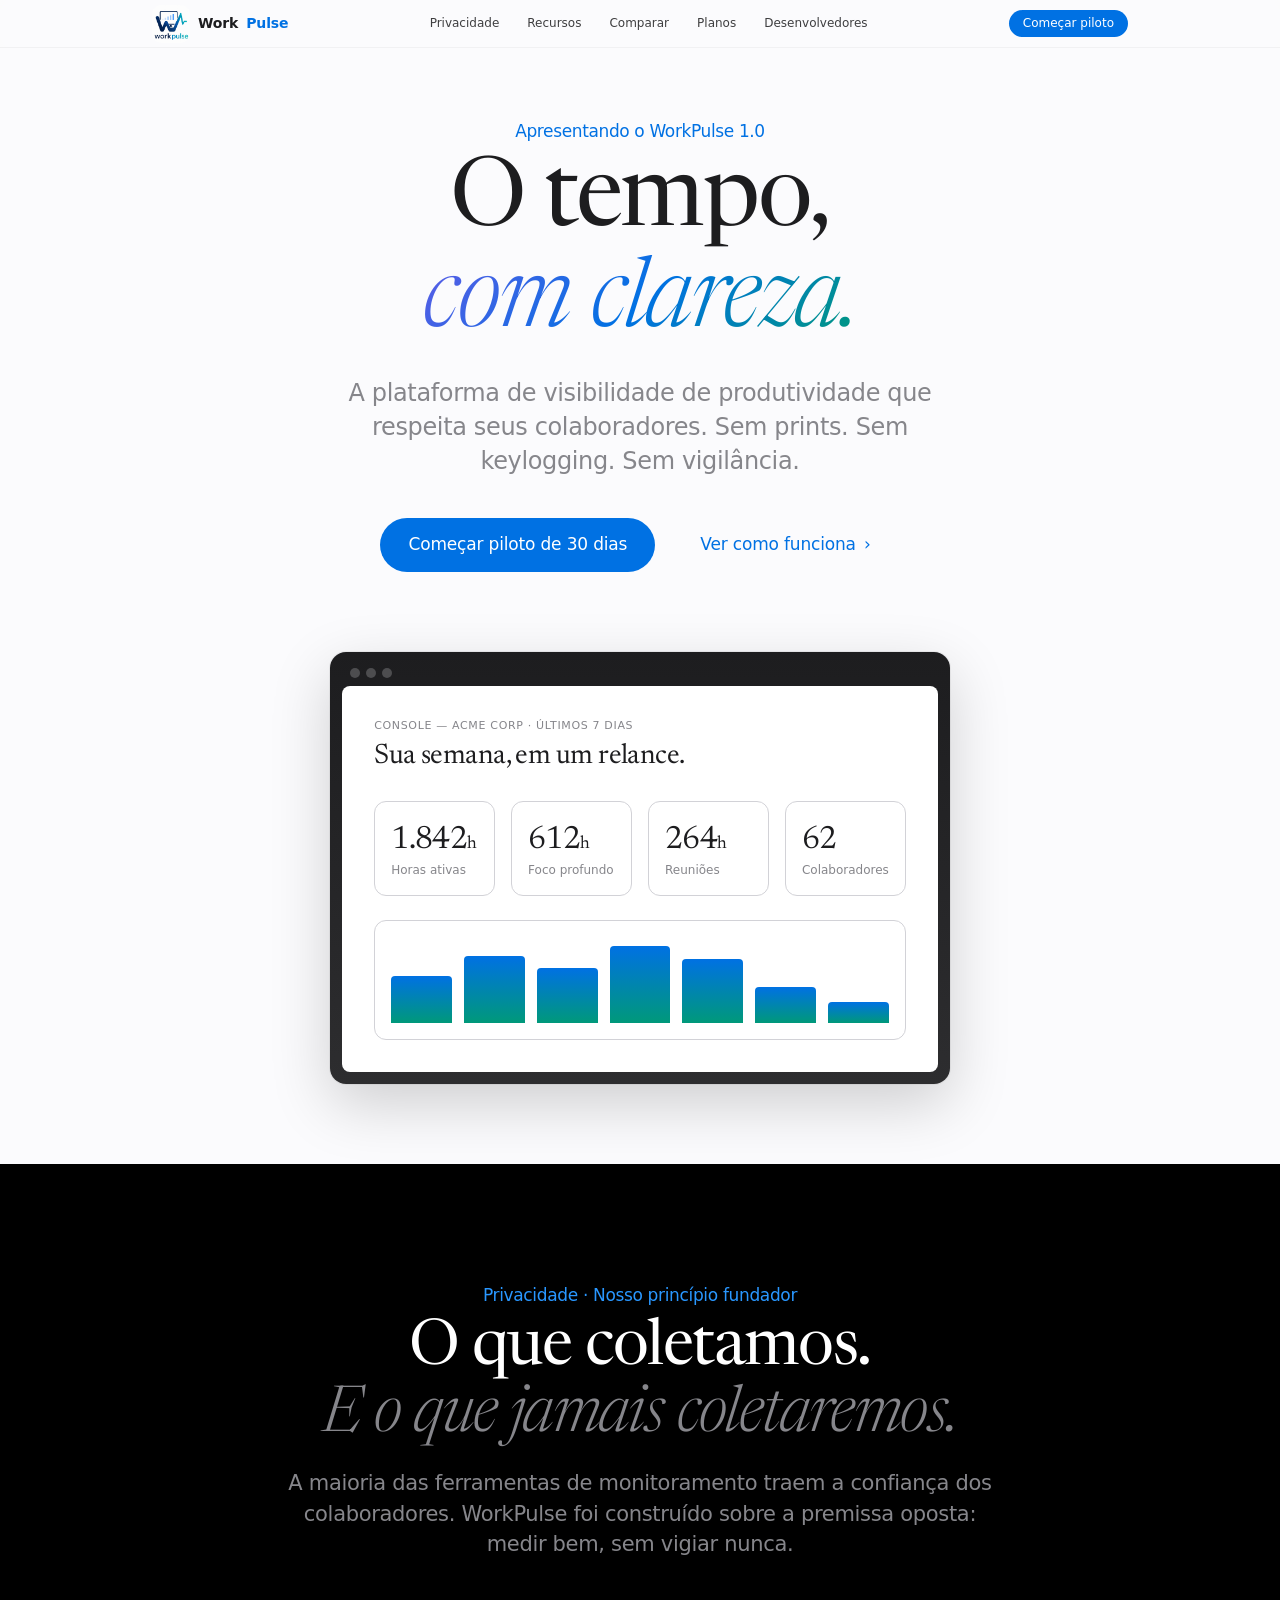
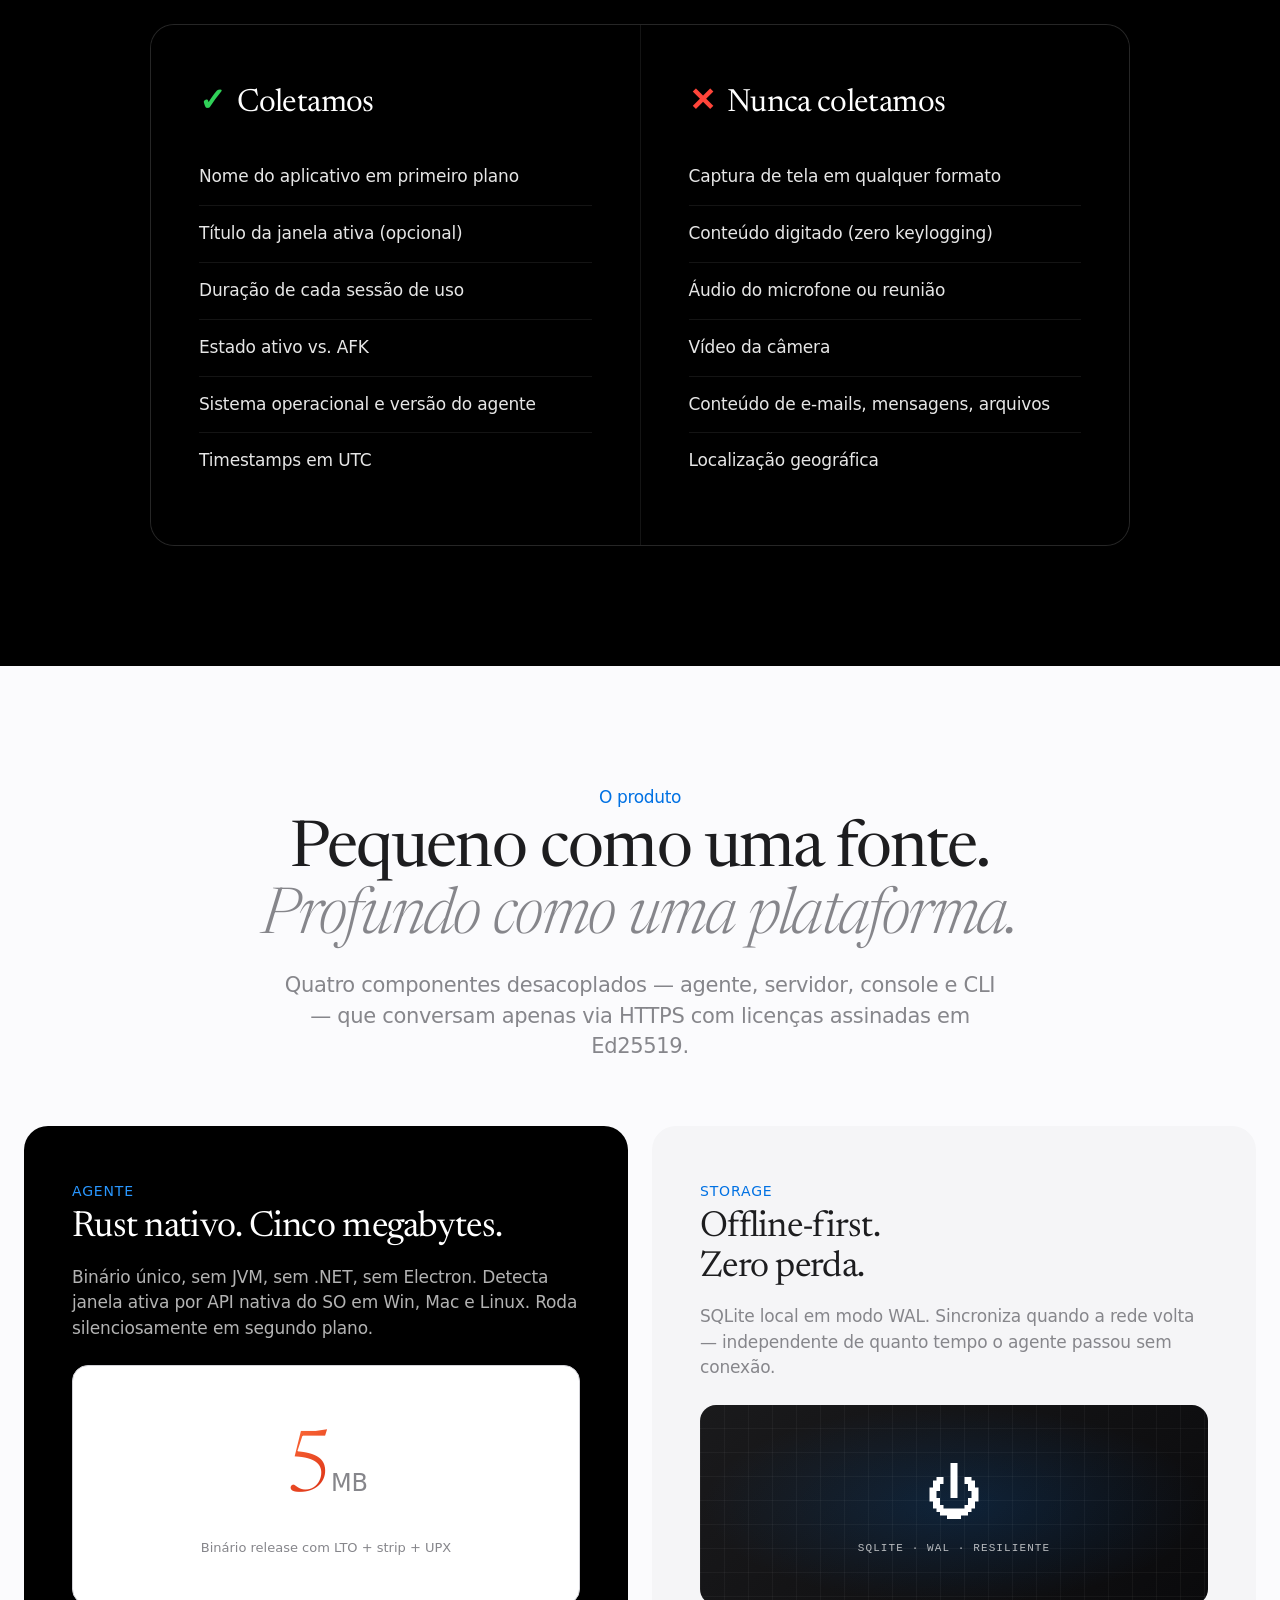
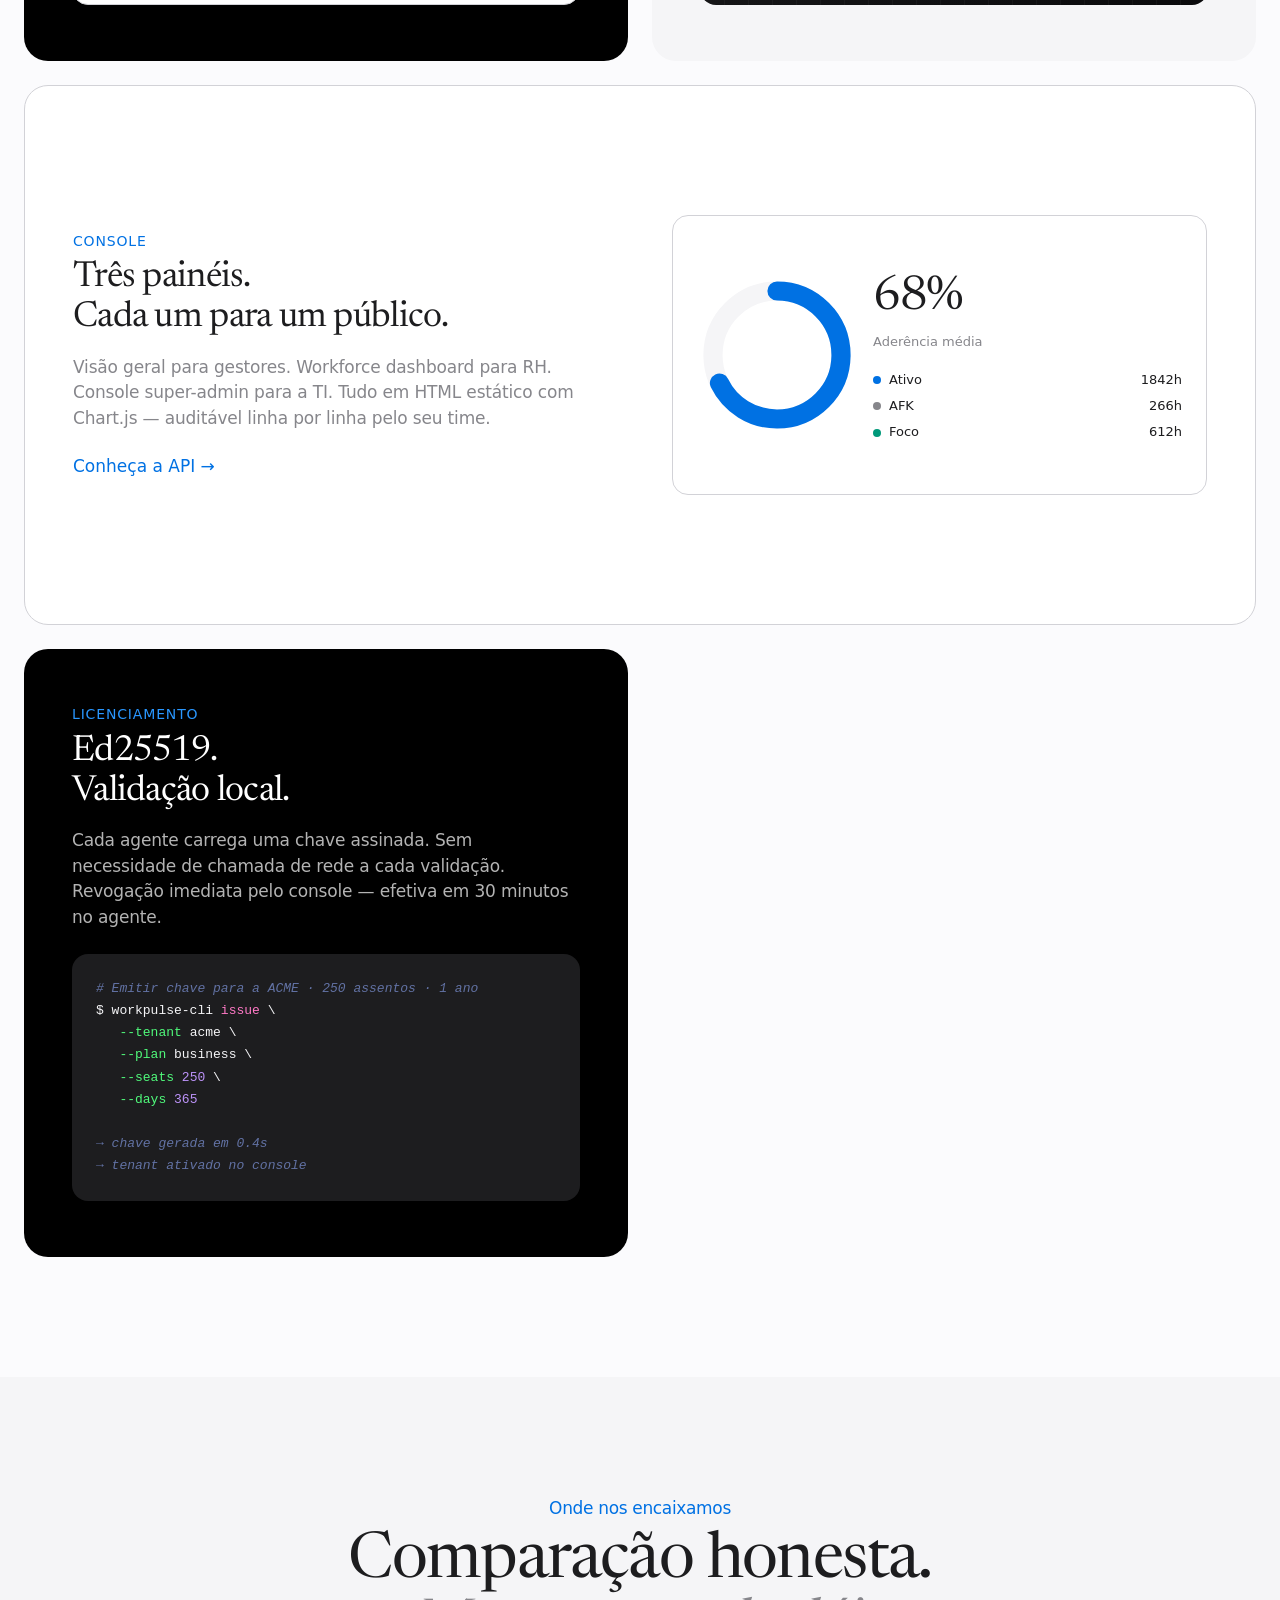
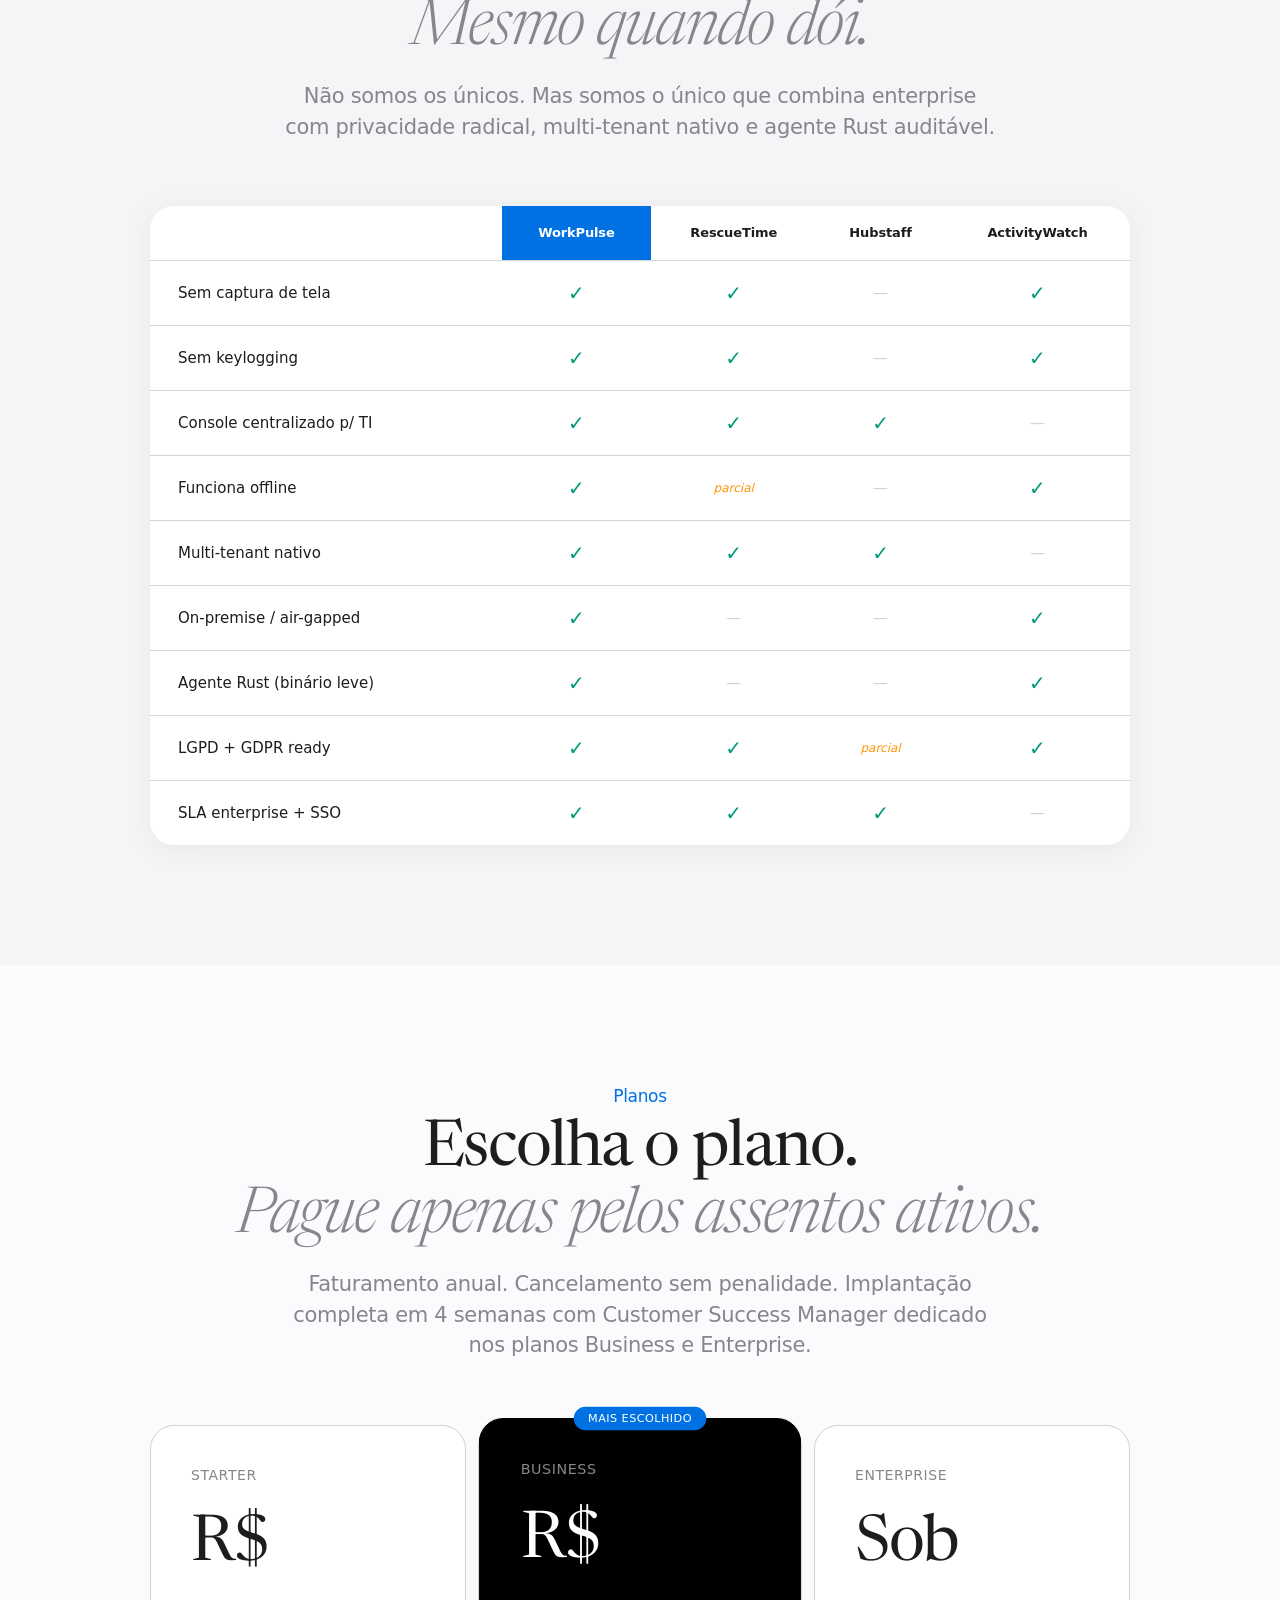
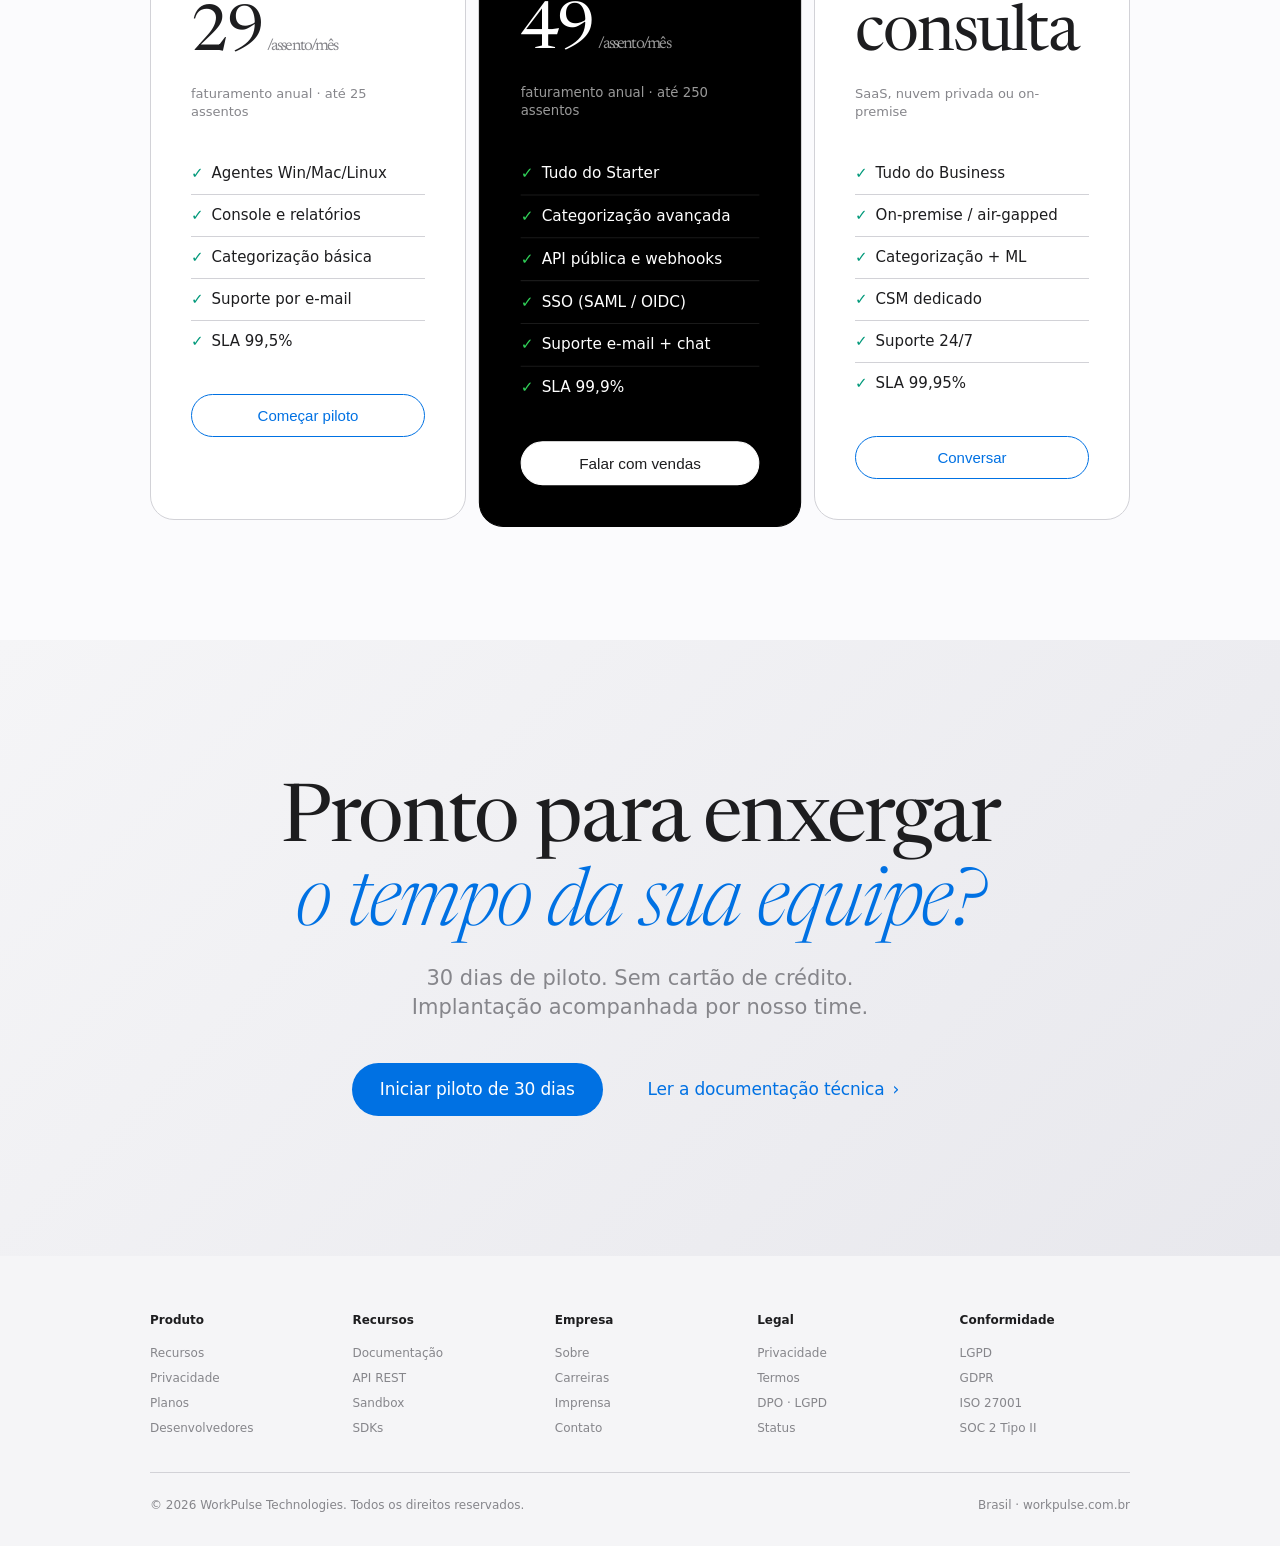
==== commit 2b8b2df2: "v8 (importado do backup)" ====
--- a/site/index.html
+++ b/site/index.html
@@ -505,18 +505,19 @@
     .foot-grid { grid-template-columns: 1fr 1fr; }
   }
 </style>
+<link rel="icon" type="image/jpeg" href="assets/logo-workpulse.jpeg">
 </head>
 <body>
 
 <nav class="nav">
   <div class="nav-inner">
-    <div class="nav-logo">Work<span class="pulse">Pulse</span>.</div>
+    <div class="nav-logo" style="display:flex;align-items:center;gap:8px"><img src="assets/logo-workpulse.jpeg" alt="WorkPulse" style="height:38px;width:38px;border-radius:10px;object-fit:contain;flex-shrink:0;">Work<span class="pulse">Pulse</span></div>
     <ul class="nav-links">
       <li><a href="#privacy">Privacidade</a></li>
       <li><a href="#features">Recursos</a></li>
       <li><a href="#compare">Comparar</a></li>
       <li><a href="#pricing">Planos</a></li>
-      <li><a href="developers.html">Desenvolvedores</a></li>
+      <li><a href="docs/developers.html">Desenvolvedores</a></li>
     </ul>
     <a href="#cta" class="nav-cta">Começar piloto</a>
   </div>
@@ -637,7 +638,7 @@
           <div class="f-eyebrow">Console</div>
           <h3 class="f-title">Três painéis.<br>Cada um para um público.</h3>
           <p class="f-sub">Visão geral para gestores. Workforce dashboard para RH. Console super-admin para a TI. Tudo em HTML estático com Chart.js — auditável linha por linha pelo seu time.</p>
-          <a href="developers.html" class="f-link">Conheça a API →</a>
+          <a href="docs/developers.html" class="f-link">Conheça a API →</a>
         </div>
         <div class="f-visual">
           <div class="vis-dash">
@@ -779,7 +780,7 @@
   <p>30 dias de piloto. Sem cartão de crédito. Implantação acompanhada por nosso time.</p>
   <div class="cta-final-btns">
     <a href="mailto:comercial@workpulse.com.br" class="btn-primary">Iniciar piloto de 30 dias</a>
-    <a href="developers.html" class="btn-secondary">Ler a documentação técnica</a>
+    <a href="docs/developers.html" class="btn-secondary">Ler a documentação técnica</a>
   </div>
 </section>
 
@@ -792,16 +793,16 @@
         <li><a href="#features">Recursos</a></li>
         <li><a href="#privacy">Privacidade</a></li>
         <li><a href="#pricing">Planos</a></li>
-        <li><a href="developers.html">Desenvolvedores</a></li>
+        <li><a href="docs/developers.html">Desenvolvedores</a></li>
       </ul>
     </div>
     <div class="foot-col">
       <h4>Recursos</h4>
       <ul>
-        <li><a href="developers.html#docs">Documentação</a></li>
-        <li><a href="developers.html#api">API REST</a></li>
-        <li><a href="sandbox.html">Sandbox</a></li>
-        <li><a href="developers.html#sdks">SDKs</a></li>
+        <li><a href="docs/developers.html#docs">Documentação</a></li>
+        <li><a href="docs/developers.html#api">API REST</a></li>
+        <li><a href="docs/sandbox.html">Sandbox</a></li>
+        <li><a href="docs/developers.html#sdks">SDKs</a></li>
       </ul>
     </div>
     <div class="foot-col">
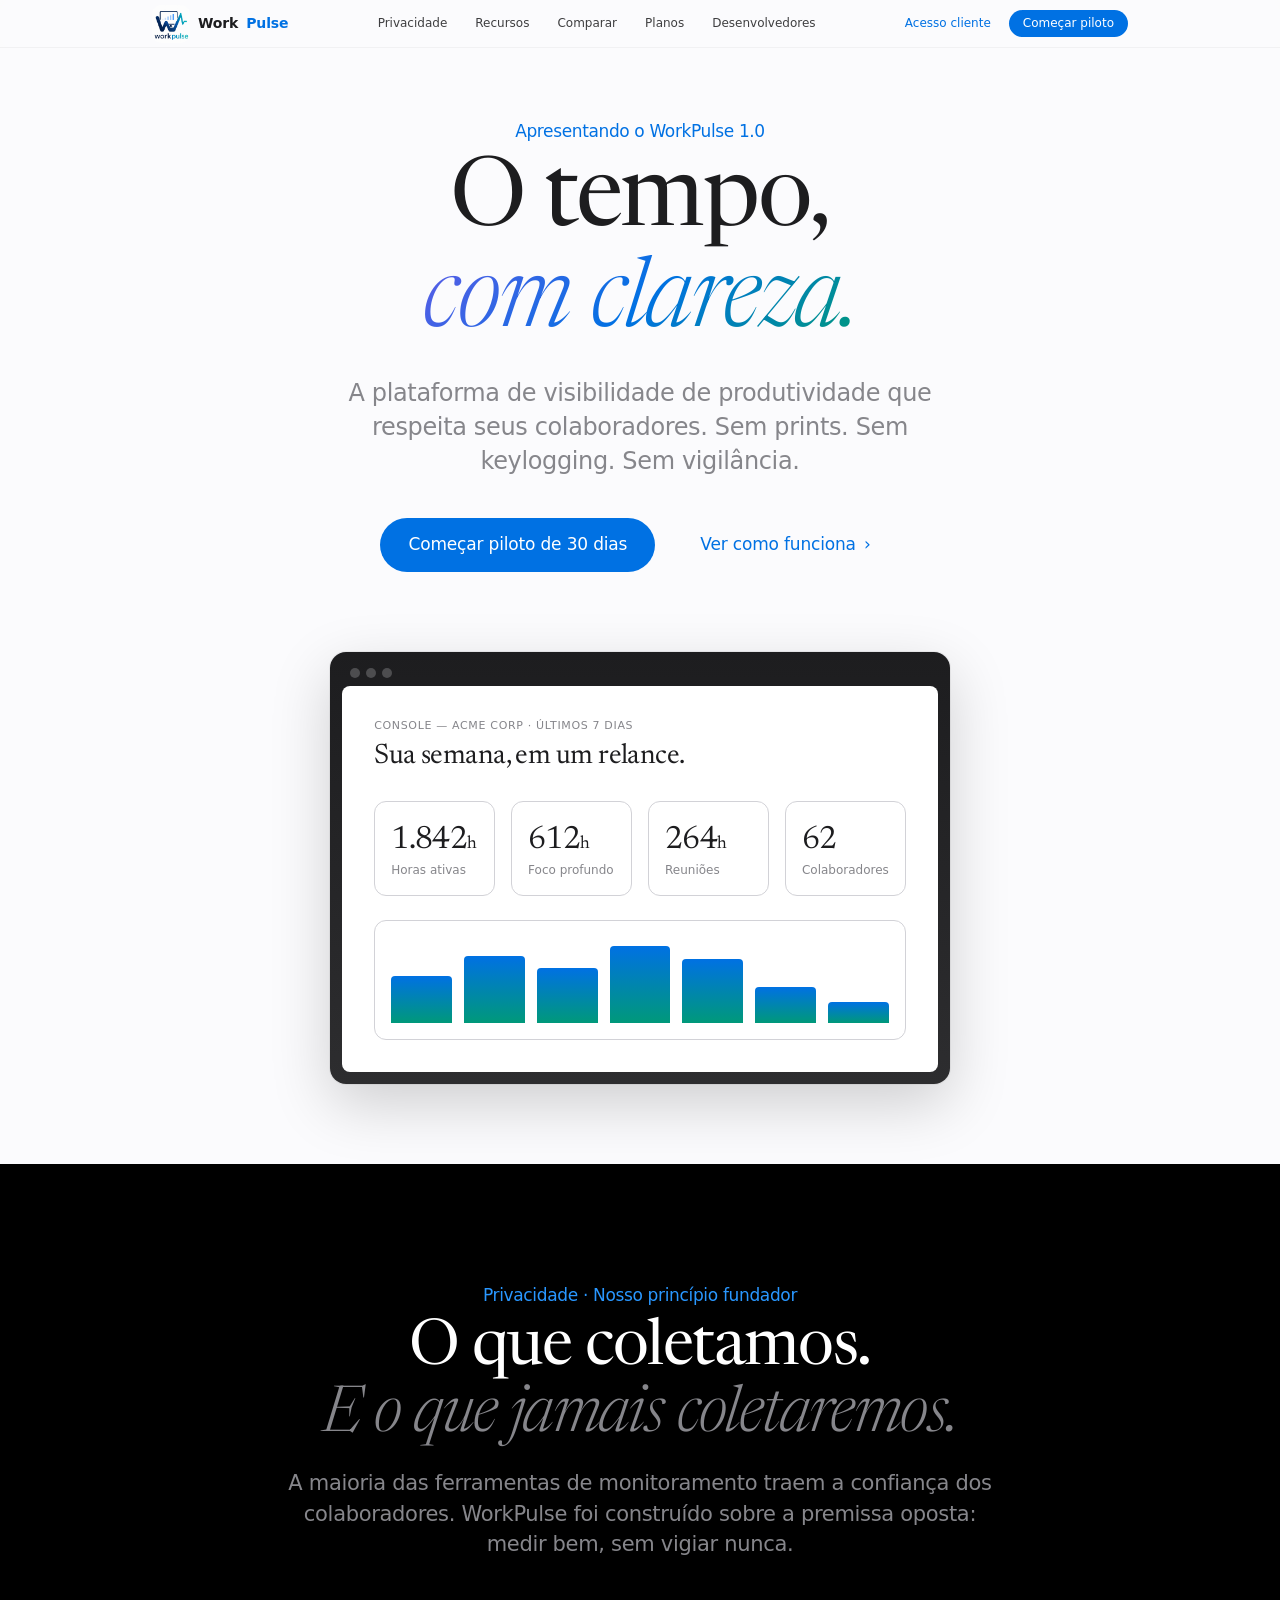
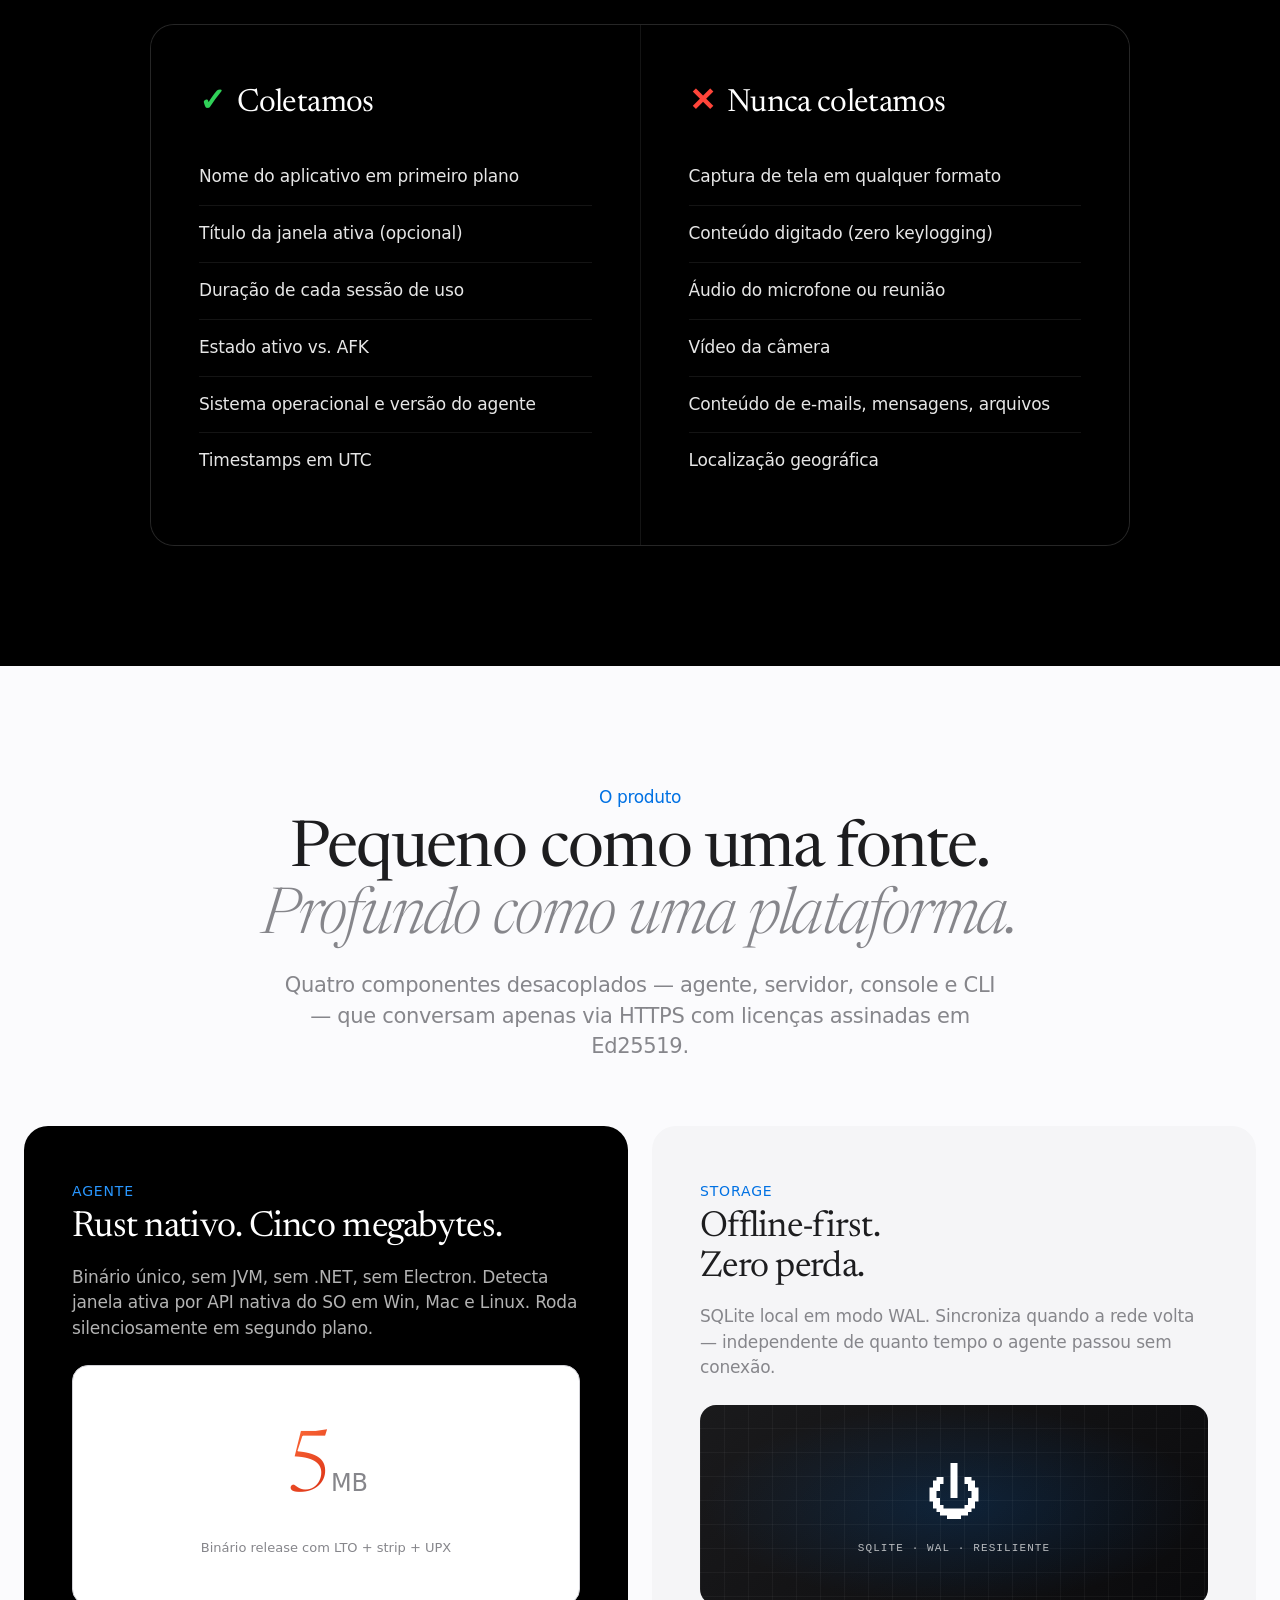
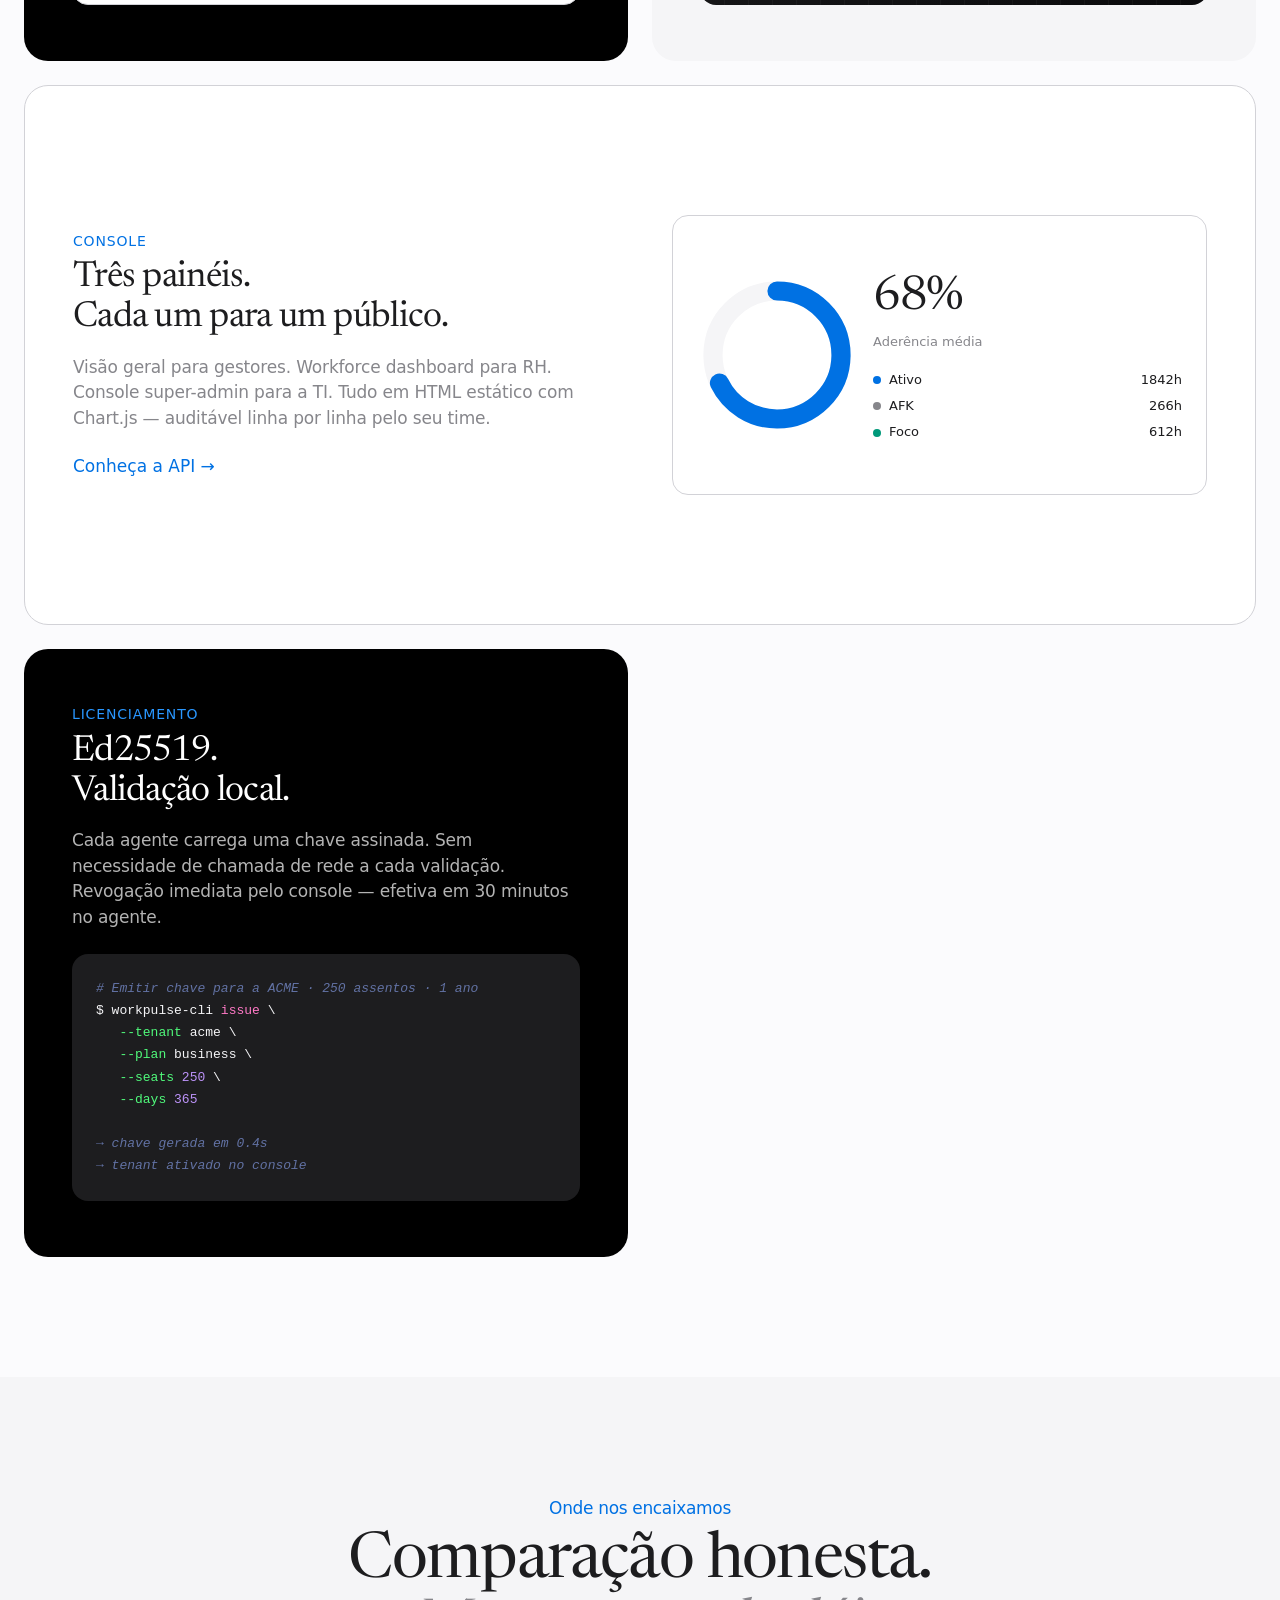
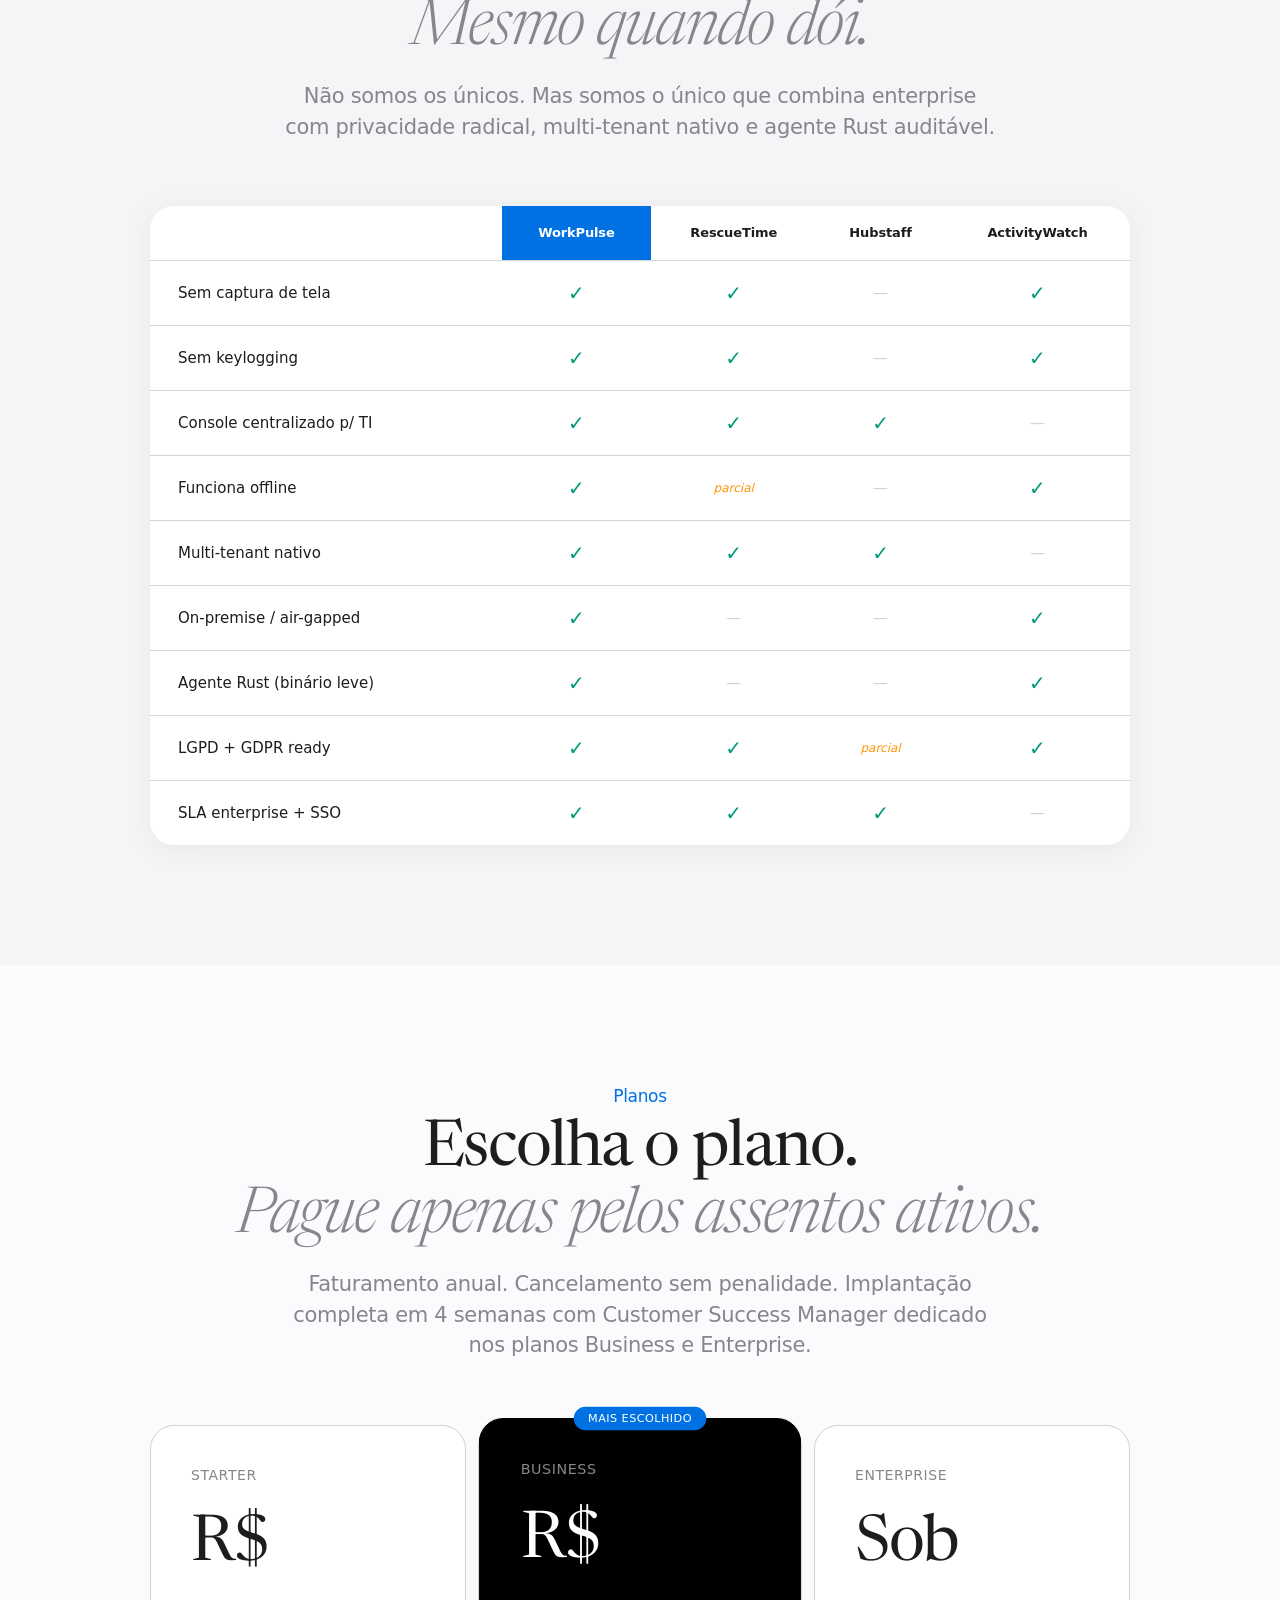
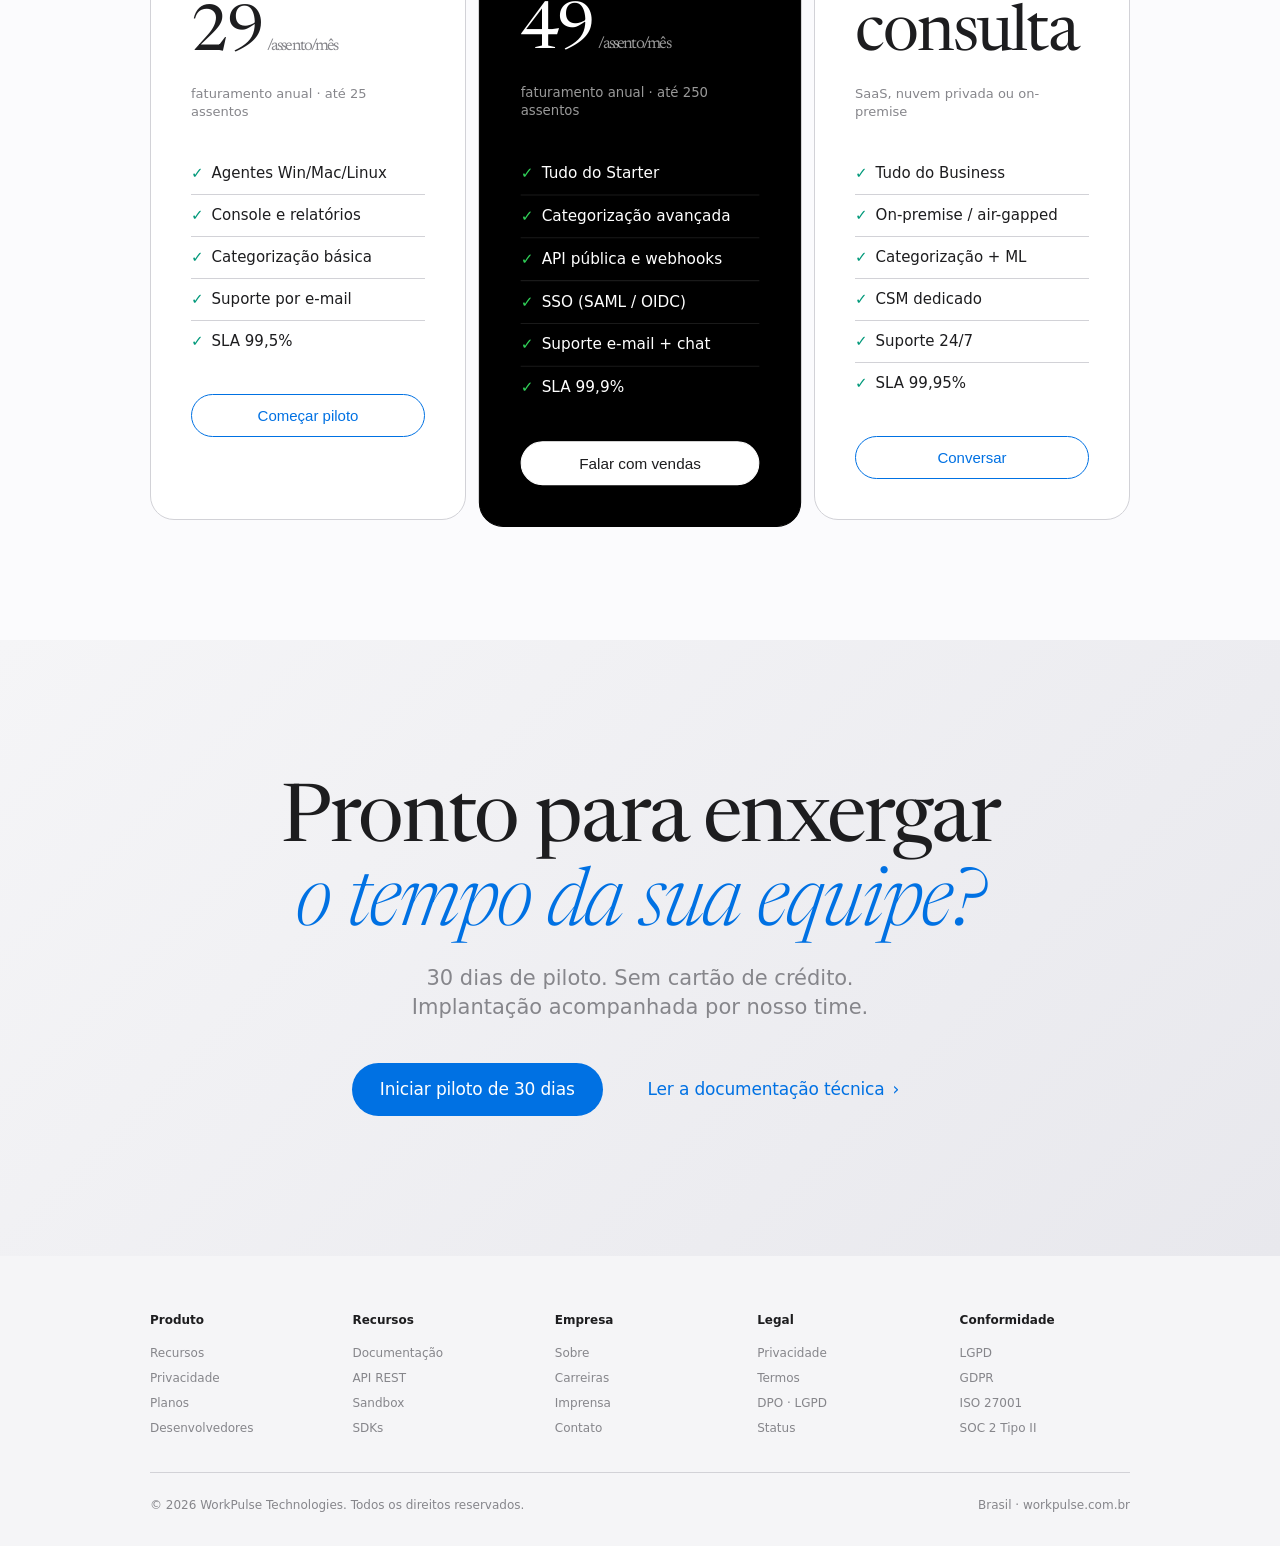
==== commit c628924a: "v44 (importado do backup)" ====
--- a/site/index.html
+++ b/site/index.html
@@ -71,6 +71,13 @@
     transition: background 200ms var(--easing);
   }
   .nav-cta:hover { background: var(--blue-hover); text-decoration: none; }
+  .nav-actions { display: flex; align-items: center; gap: 18px; }
+  .nav-login {
+    color: var(--blue); text-decoration: none;
+    font-size: 12px; font-weight: 500;
+    transition: opacity 200ms var(--easing);
+  }
+  .nav-login:hover { opacity: 0.7; text-decoration: none; }
 
   /* ===== Hero ===== */
   .hero {
@@ -519,7 +526,10 @@
       <li><a href="#pricing">Planos</a></li>
       <li><a href="docs/developers.html">Desenvolvedores</a></li>
     </ul>
-    <a href="#cta" class="nav-cta">Começar piloto</a>
+    <div class="nav-actions">
+      <a href="/dashboard" class="nav-login">Acesso cliente</a>
+      <a href="#cta" class="nav-cta">Começar piloto</a>
+    </div>
   </div>
 </nav>
 
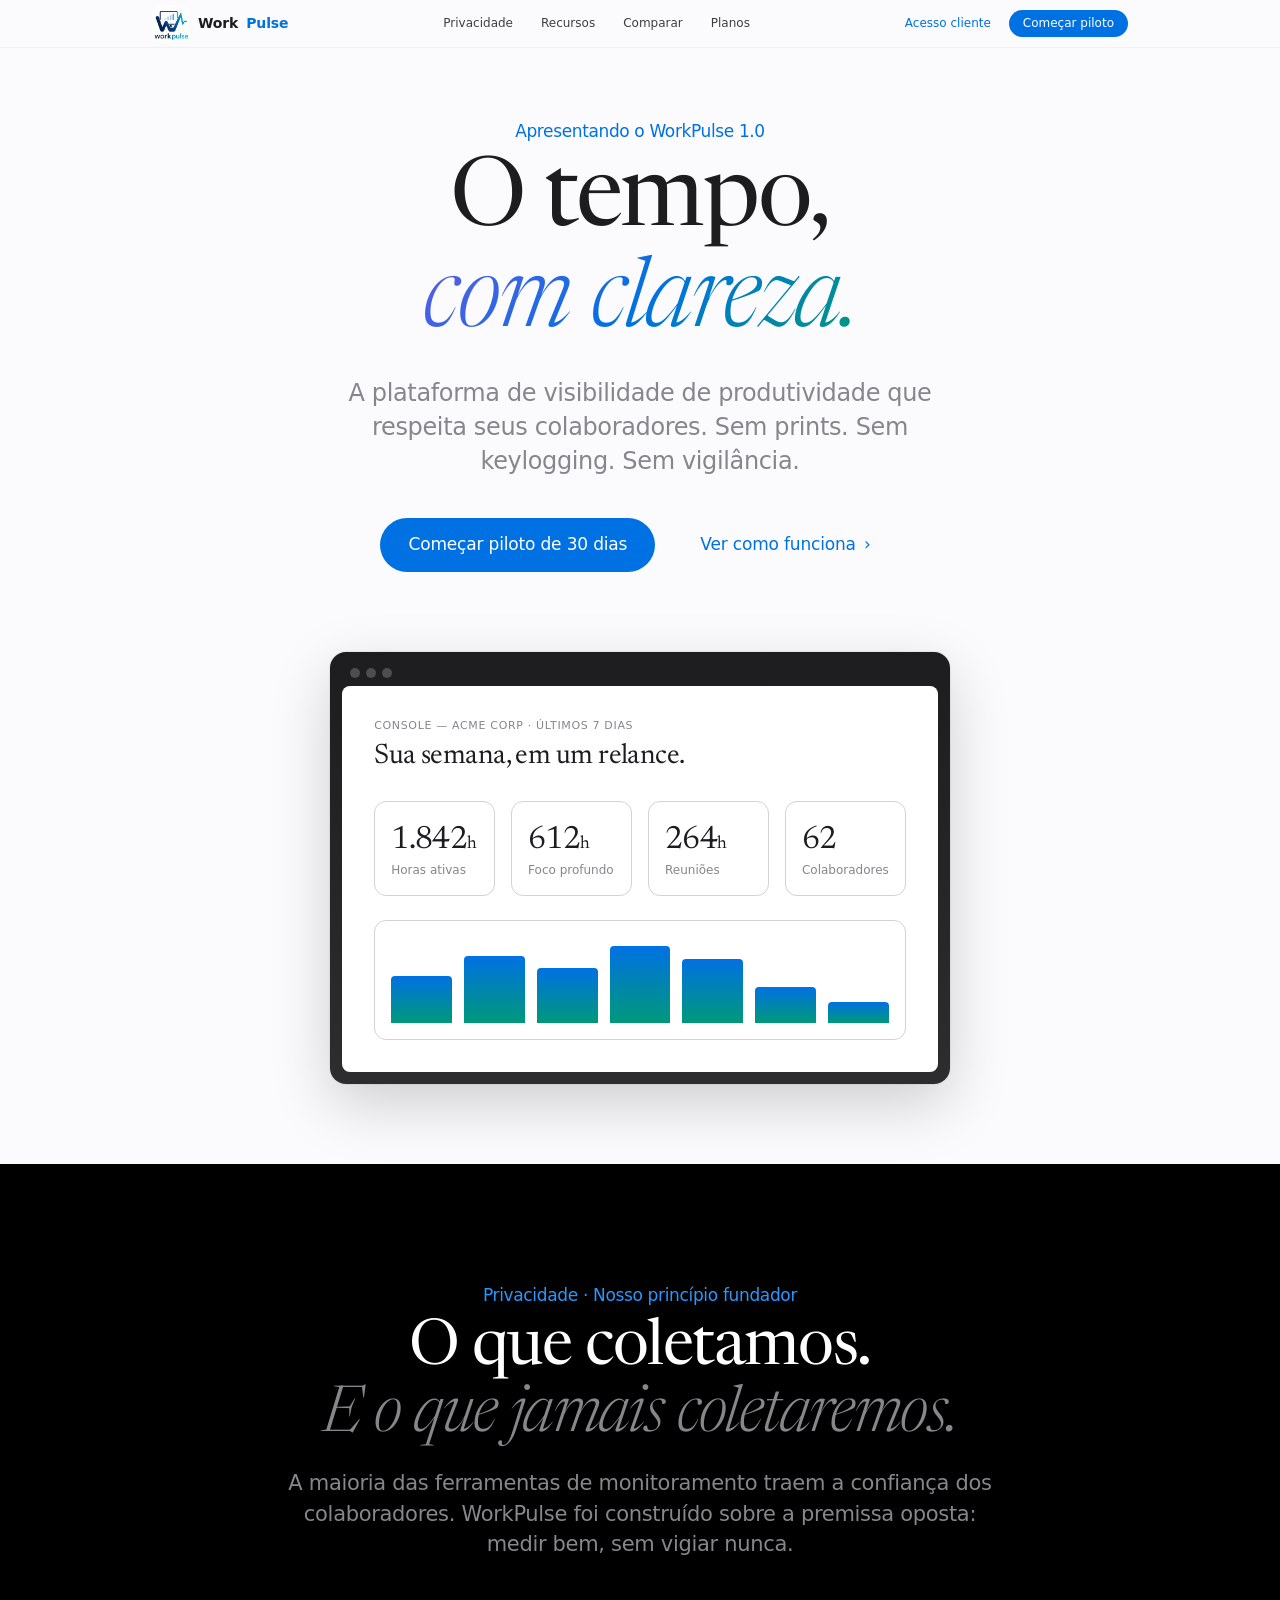
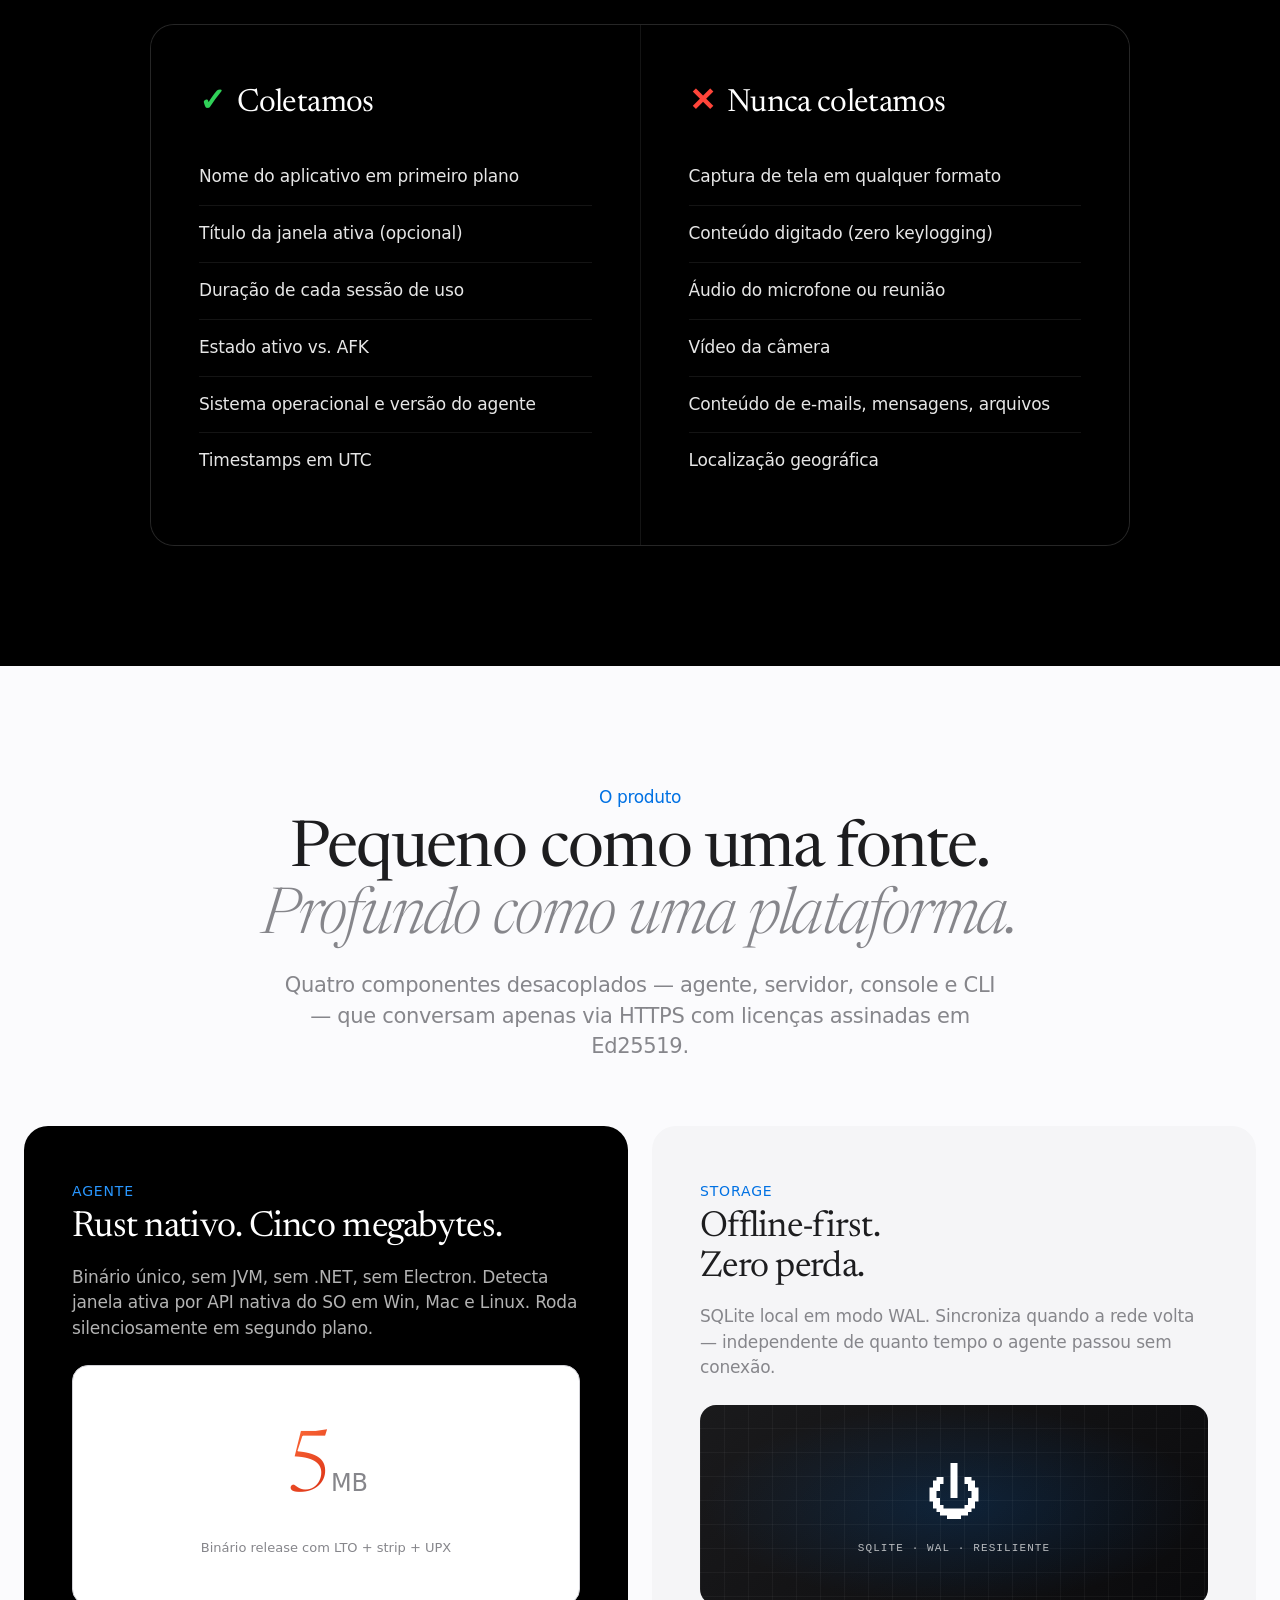
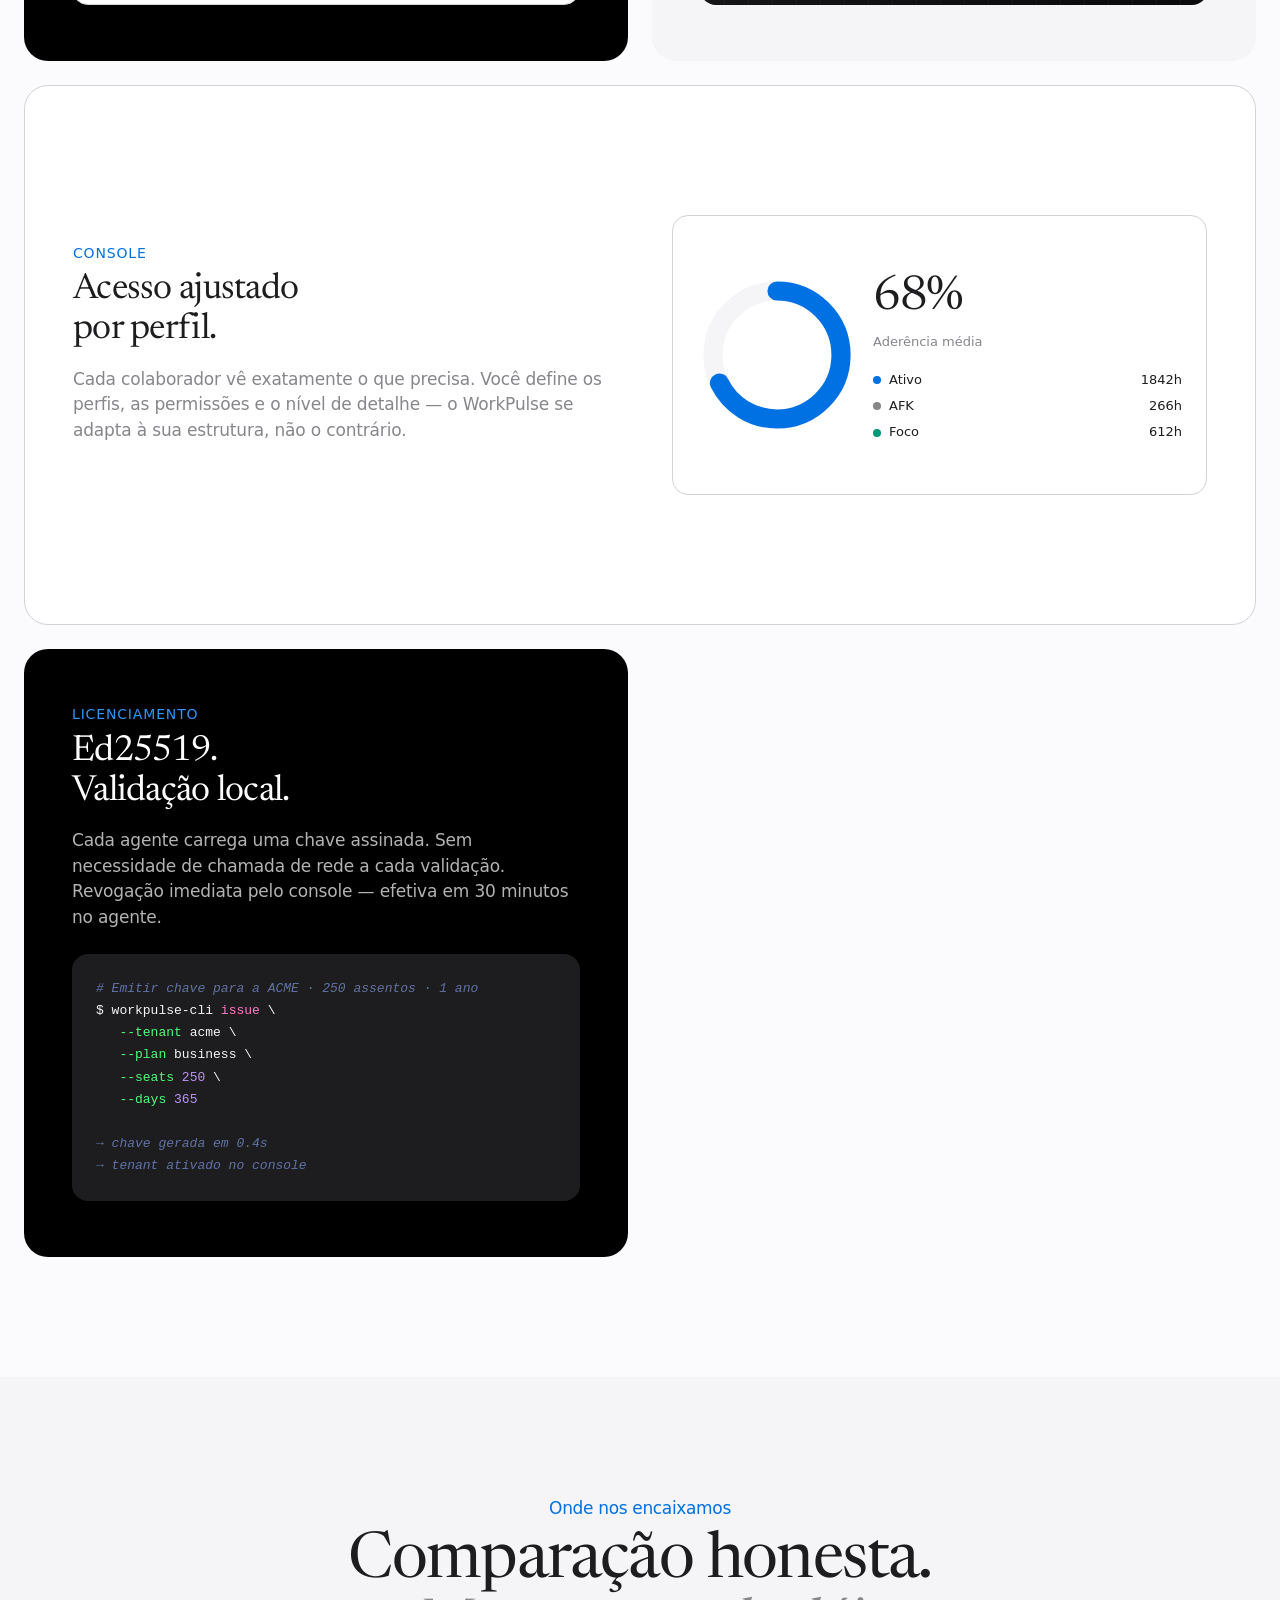
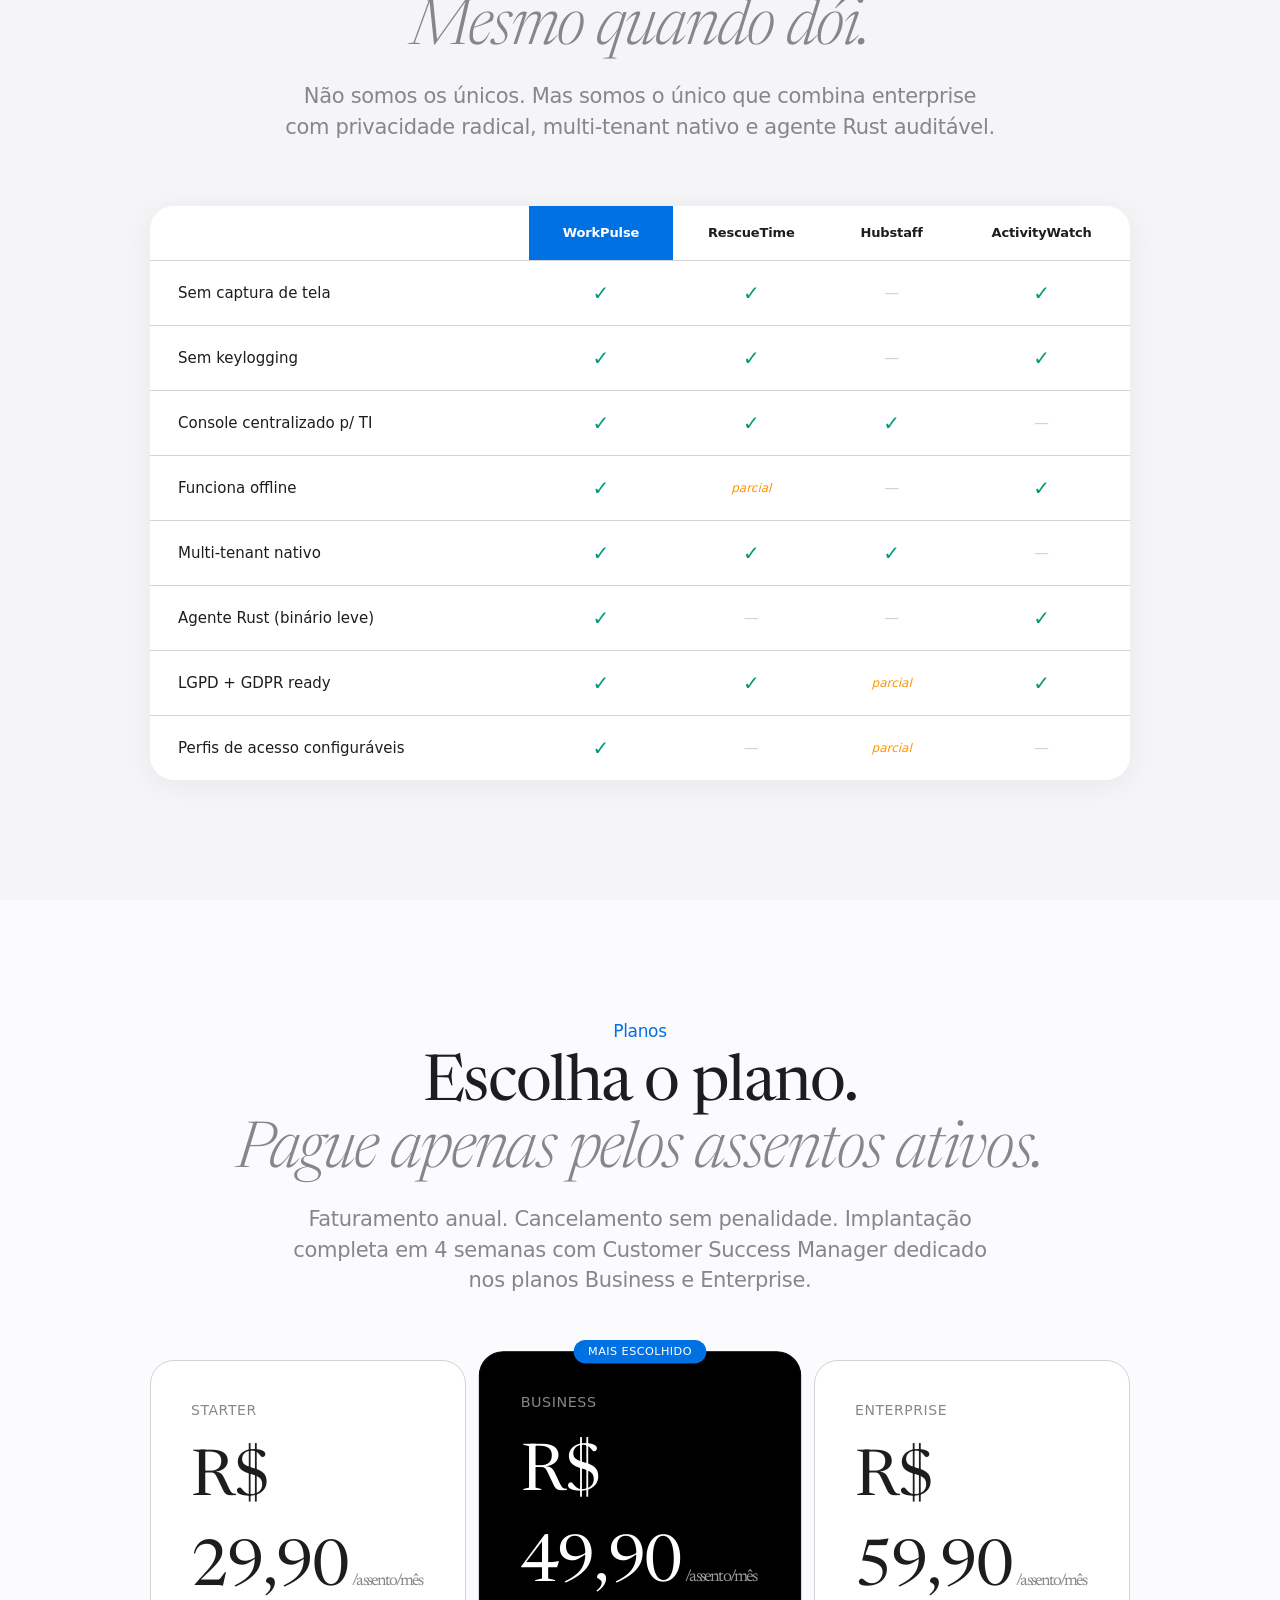
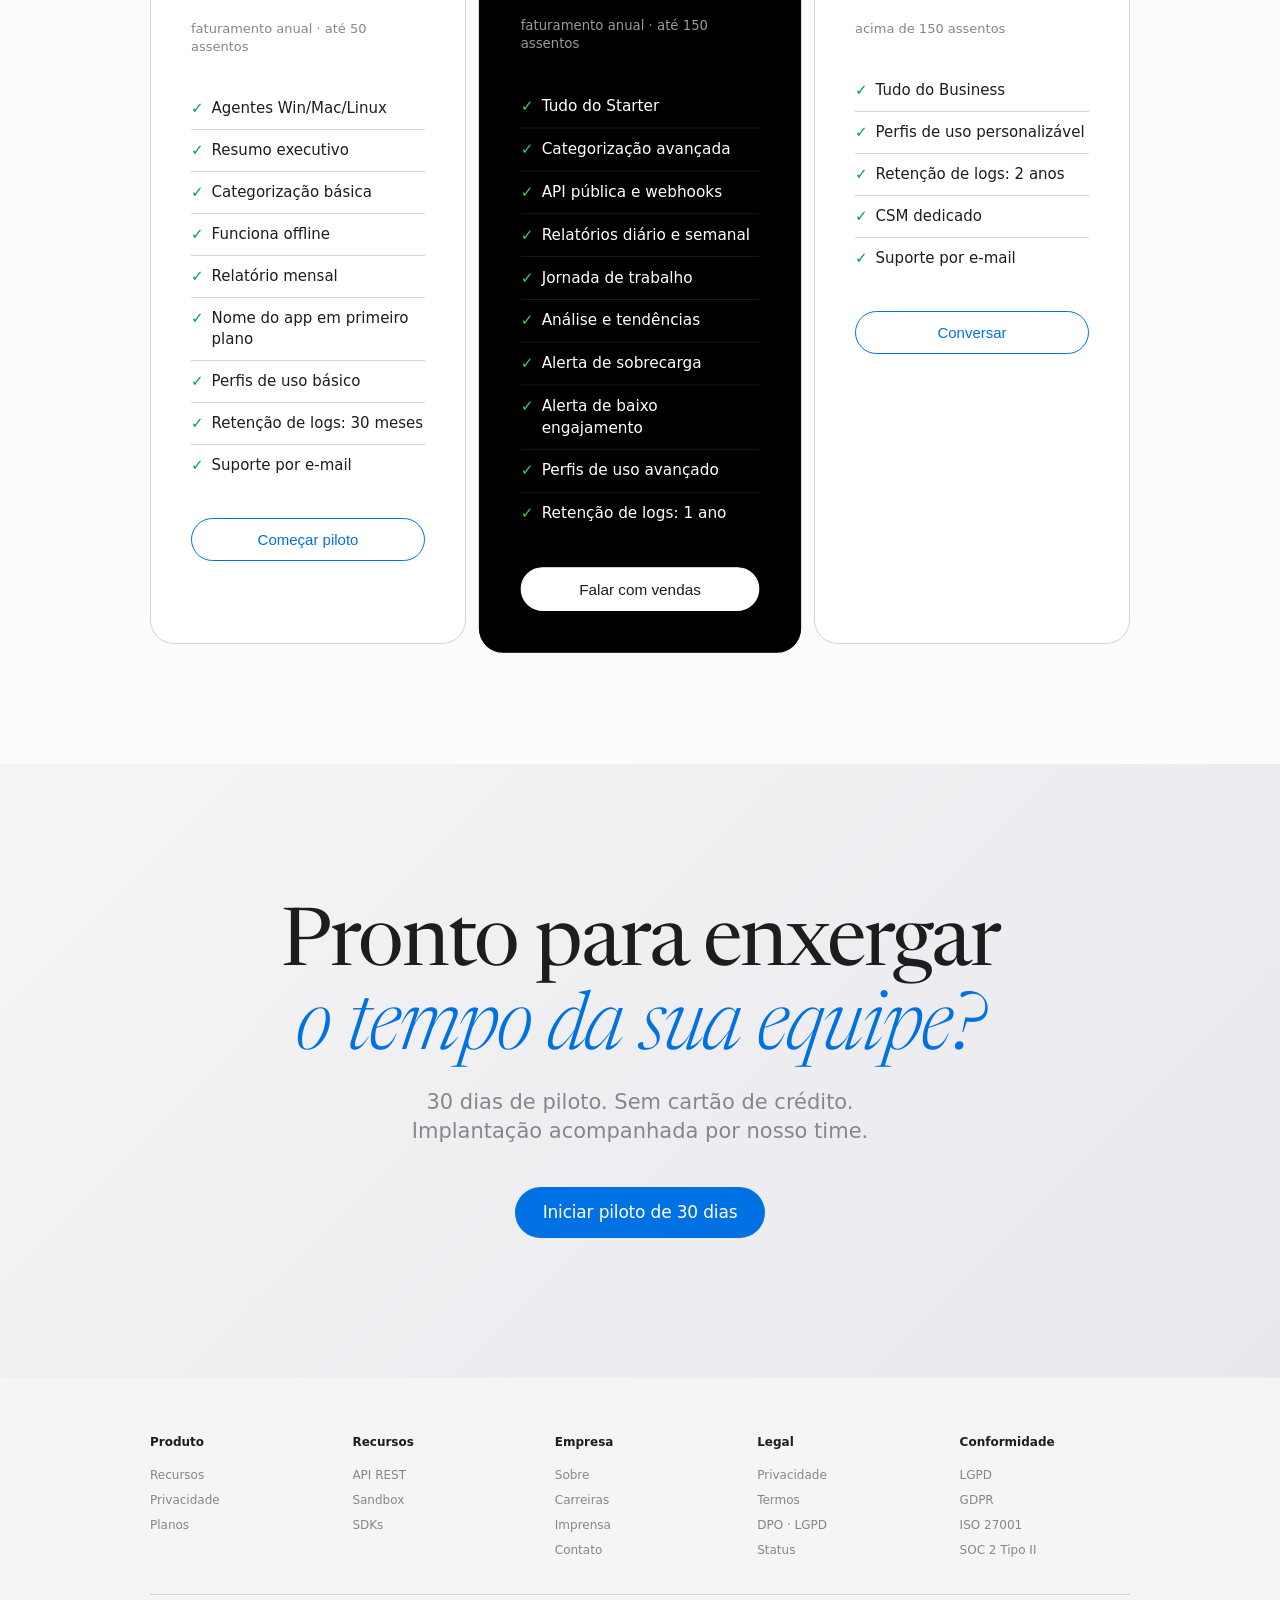
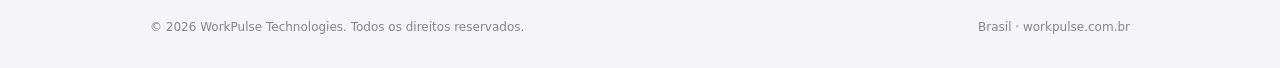
==== commit 5e7a218f: "v45 (importado do backup)" ====
--- a/site/index.html
+++ b/site/index.html
@@ -524,7 +524,6 @@
       <li><a href="#features">Recursos</a></li>
       <li><a href="#compare">Comparar</a></li>
       <li><a href="#pricing">Planos</a></li>
-      <li><a href="docs/developers.html">Desenvolvedores</a></li>
     </ul>
     <div class="nav-actions">
       <a href="/dashboard" class="nav-login">Acesso cliente</a>
@@ -646,9 +645,8 @@
       <div class="feature tall reveal" style="background: white; border: 1px solid var(--gray-2);">
         <div class="f-content">
           <div class="f-eyebrow">Console</div>
-          <h3 class="f-title">Três painéis.<br>Cada um para um público.</h3>
-          <p class="f-sub">Visão geral para gestores. Workforce dashboard para RH. Console super-admin para a TI. Tudo em HTML estático com Chart.js — auditável linha por linha pelo seu time.</p>
-          <a href="docs/developers.html" class="f-link">Conheça a API →</a>
+          <h3 class="f-title">Acesso ajustado<br>por perfil.</h3>
+          <p class="f-sub">Cada colaborador vê exatamente o que precisa. Você define os perfis, as permissões e o nível de detalhe — o WorkPulse se adapta à sua estrutura, não o contrário.</p>
         </div>
         <div class="f-visual">
           <div class="vis-dash">
@@ -719,10 +717,9 @@
           <tr><td>Console centralizado p/ TI</td><td class="yes">✓</td><td class="yes">✓</td><td class="yes">✓</td><td class="no">—</td></tr>
           <tr><td>Funciona offline</td><td class="yes">✓</td><td class="partial">parcial</td><td class="no">—</td><td class="yes">✓</td></tr>
           <tr><td>Multi-tenant nativo</td><td class="yes">✓</td><td class="yes">✓</td><td class="yes">✓</td><td class="no">—</td></tr>
-          <tr><td>On-premise / air-gapped</td><td class="yes">✓</td><td class="no">—</td><td class="no">—</td><td class="yes">✓</td></tr>
           <tr><td>Agente Rust (binário leve)</td><td class="yes">✓</td><td class="no">—</td><td class="no">—</td><td class="yes">✓</td></tr>
           <tr><td>LGPD + GDPR ready</td><td class="yes">✓</td><td class="yes">✓</td><td class="partial">parcial</td><td class="yes">✓</td></tr>
-          <tr><td>SLA enterprise + SSO</td><td class="yes">✓</td><td class="yes">✓</td><td class="yes">✓</td><td class="no">—</td></tr>
+          <tr><td>Perfis de acesso configuráveis</td><td class="yes">✓</td><td class="no">—</td><td class="partial">parcial</td><td class="no">—</td></tr>
         </tbody>
       </table>
     </div>
@@ -739,44 +736,51 @@
     <div class="pricing-cards reveal">
       <div class="price-card">
         <div class="price-name">Starter</div>
-        <div class="price-num">R$ 29<small>/assento/mês</small></div>
-        <div class="price-cap">faturamento anual · até 25 assentos</div>
+        <div class="price-num">R$ 29,90<small>/assento/mês</small></div>
+        <div class="price-cap">faturamento anual · até 50 assentos</div>
         <ul class="price-list">
           <li>Agentes Win/Mac/Linux</li>
-          <li>Console e relatórios</li>
+          <li>Resumo executivo</li>
           <li>Categorização básica</li>
+          <li>Funciona offline</li>
+          <li>Relatório mensal</li>
+          <li>Nome do app em primeiro plano</li>
+          <li>Perfis de uso básico</li>
+          <li>Retenção de logs: 30 meses</li>
           <li>Suporte por e-mail</li>
-          <li>SLA 99,5%</li>
         </ul>
         <button class="price-cta">Começar piloto</button>
       </div>
 
       <div class="price-card featured">
         <div class="price-name">Business</div>
-        <div class="price-num">R$ 49<small>/assento/mês</small></div>
-        <div class="price-cap">faturamento anual · até 250 assentos</div>
+        <div class="price-num">R$ 49,90<small>/assento/mês</small></div>
+        <div class="price-cap">faturamento anual · até 150 assentos</div>
         <ul class="price-list">
           <li>Tudo do Starter</li>
           <li>Categorização avançada</li>
           <li>API pública e webhooks</li>
-          <li>SSO (SAML / OIDC)</li>
-          <li>Suporte e-mail + chat</li>
-          <li>SLA 99,9%</li>
+          <li>Relatórios diário e semanal</li>
+          <li>Jornada de trabalho</li>
+          <li>Análise e tendências</li>
+          <li>Alerta de sobrecarga</li>
+          <li>Alerta de baixo engajamento</li>
+          <li>Perfis de uso avançado</li>
+          <li>Retenção de logs: 1 ano</li>
         </ul>
         <button class="price-cta">Falar com vendas</button>
       </div>
 
       <div class="price-card">
         <div class="price-name">Enterprise</div>
-        <div class="price-num">Sob consulta</div>
-        <div class="price-cap">SaaS, nuvem privada ou on-premise</div>
+        <div class="price-num">R$ 59,90<small>/assento/mês</small></div>
+        <div class="price-cap">acima de 150 assentos</div>
         <ul class="price-list">
           <li>Tudo do Business</li>
-          <li>On-premise / air-gapped</li>
-          <li>Categorização + ML</li>
+          <li>Perfis de uso personalizável</li>
+          <li>Retenção de logs: 2 anos</li>
           <li>CSM dedicado</li>
-          <li>Suporte 24/7</li>
-          <li>SLA 99,95%</li>
+          <li>Suporte por e-mail</li>
         </ul>
         <button class="price-cta">Conversar</button>
       </div>
@@ -790,7 +794,6 @@
   <p>30 dias de piloto. Sem cartão de crédito. Implantação acompanhada por nosso time.</p>
   <div class="cta-final-btns">
     <a href="mailto:comercial@workpulse.com.br" class="btn-primary">Iniciar piloto de 30 dias</a>
-    <a href="docs/developers.html" class="btn-secondary">Ler a documentação técnica</a>
   </div>
 </section>
 
@@ -803,13 +806,11 @@
         <li><a href="#features">Recursos</a></li>
         <li><a href="#privacy">Privacidade</a></li>
         <li><a href="#pricing">Planos</a></li>
-        <li><a href="docs/developers.html">Desenvolvedores</a></li>
       </ul>
     </div>
     <div class="foot-col">
       <h4>Recursos</h4>
       <ul>
-        <li><a href="docs/developers.html#docs">Documentação</a></li>
         <li><a href="docs/developers.html#api">API REST</a></li>
         <li><a href="docs/sandbox.html">Sandbox</a></li>
         <li><a href="docs/developers.html#sdks">SDKs</a></li>
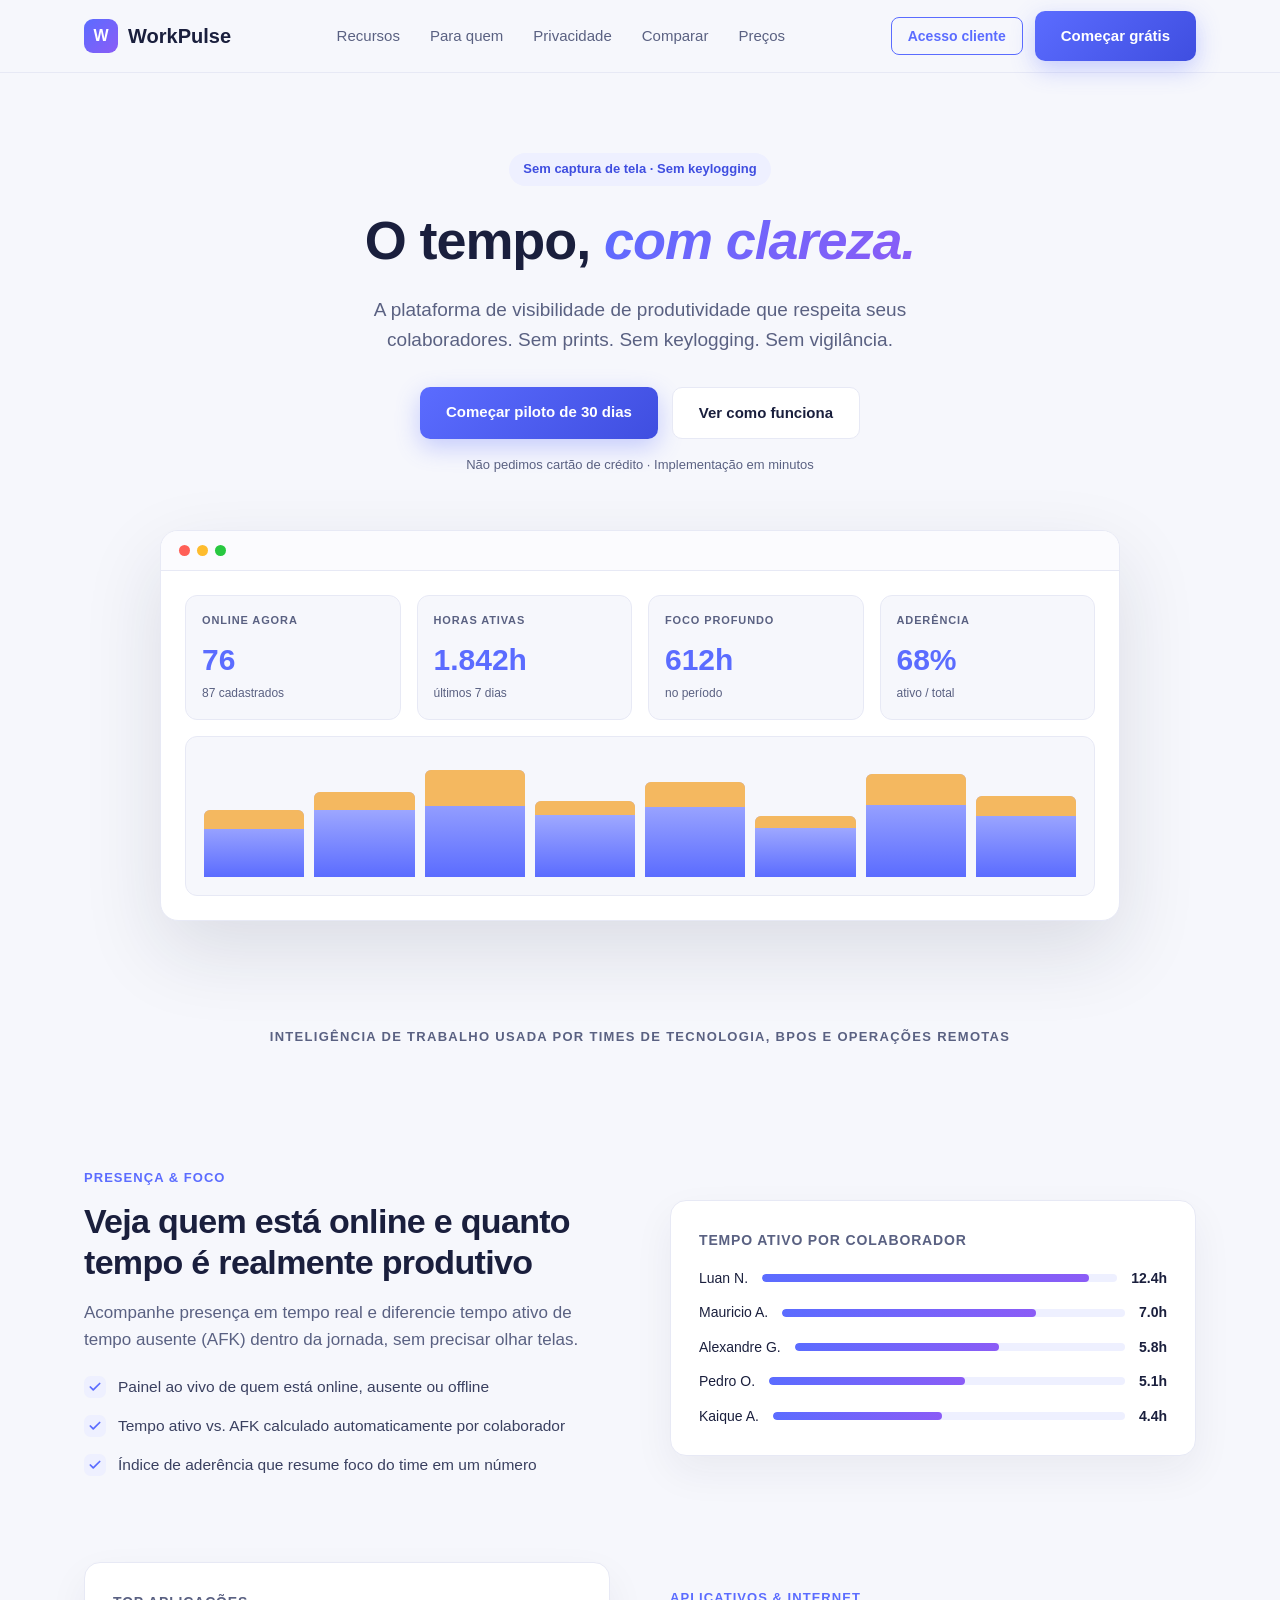
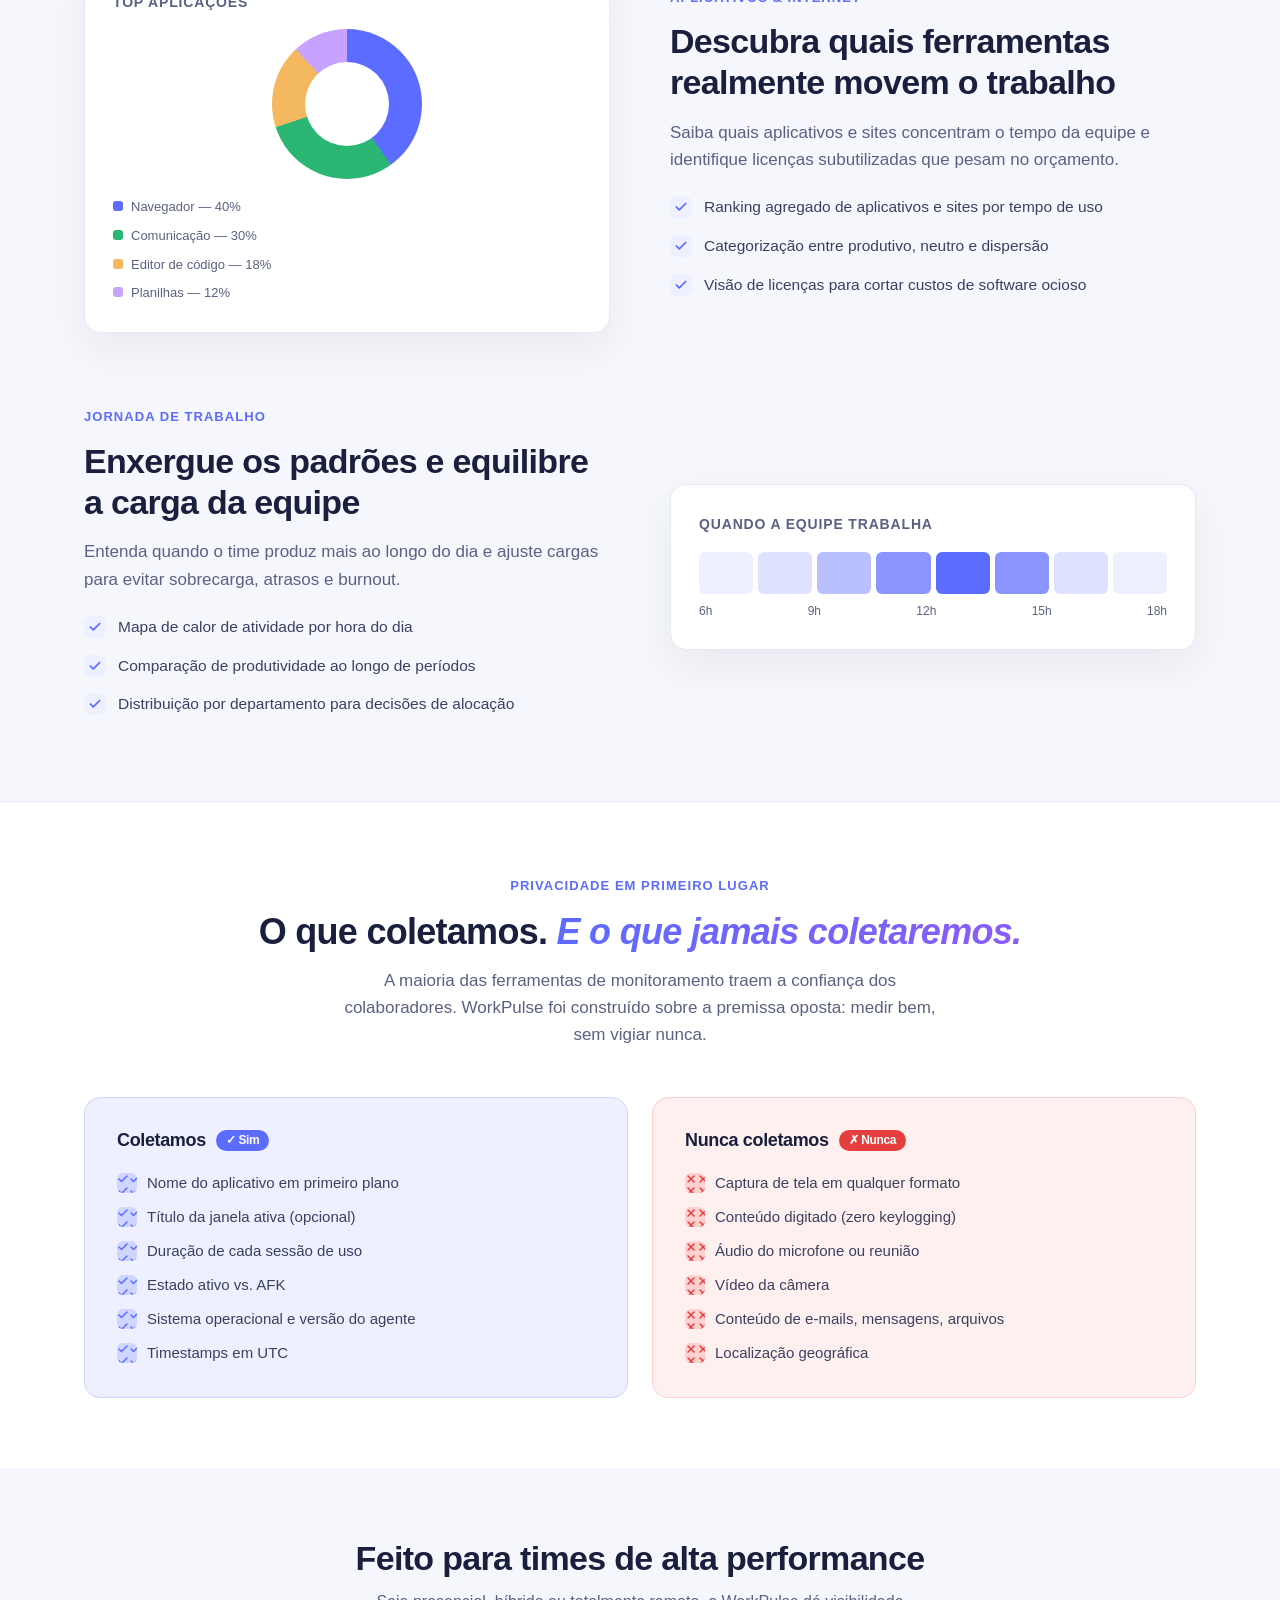
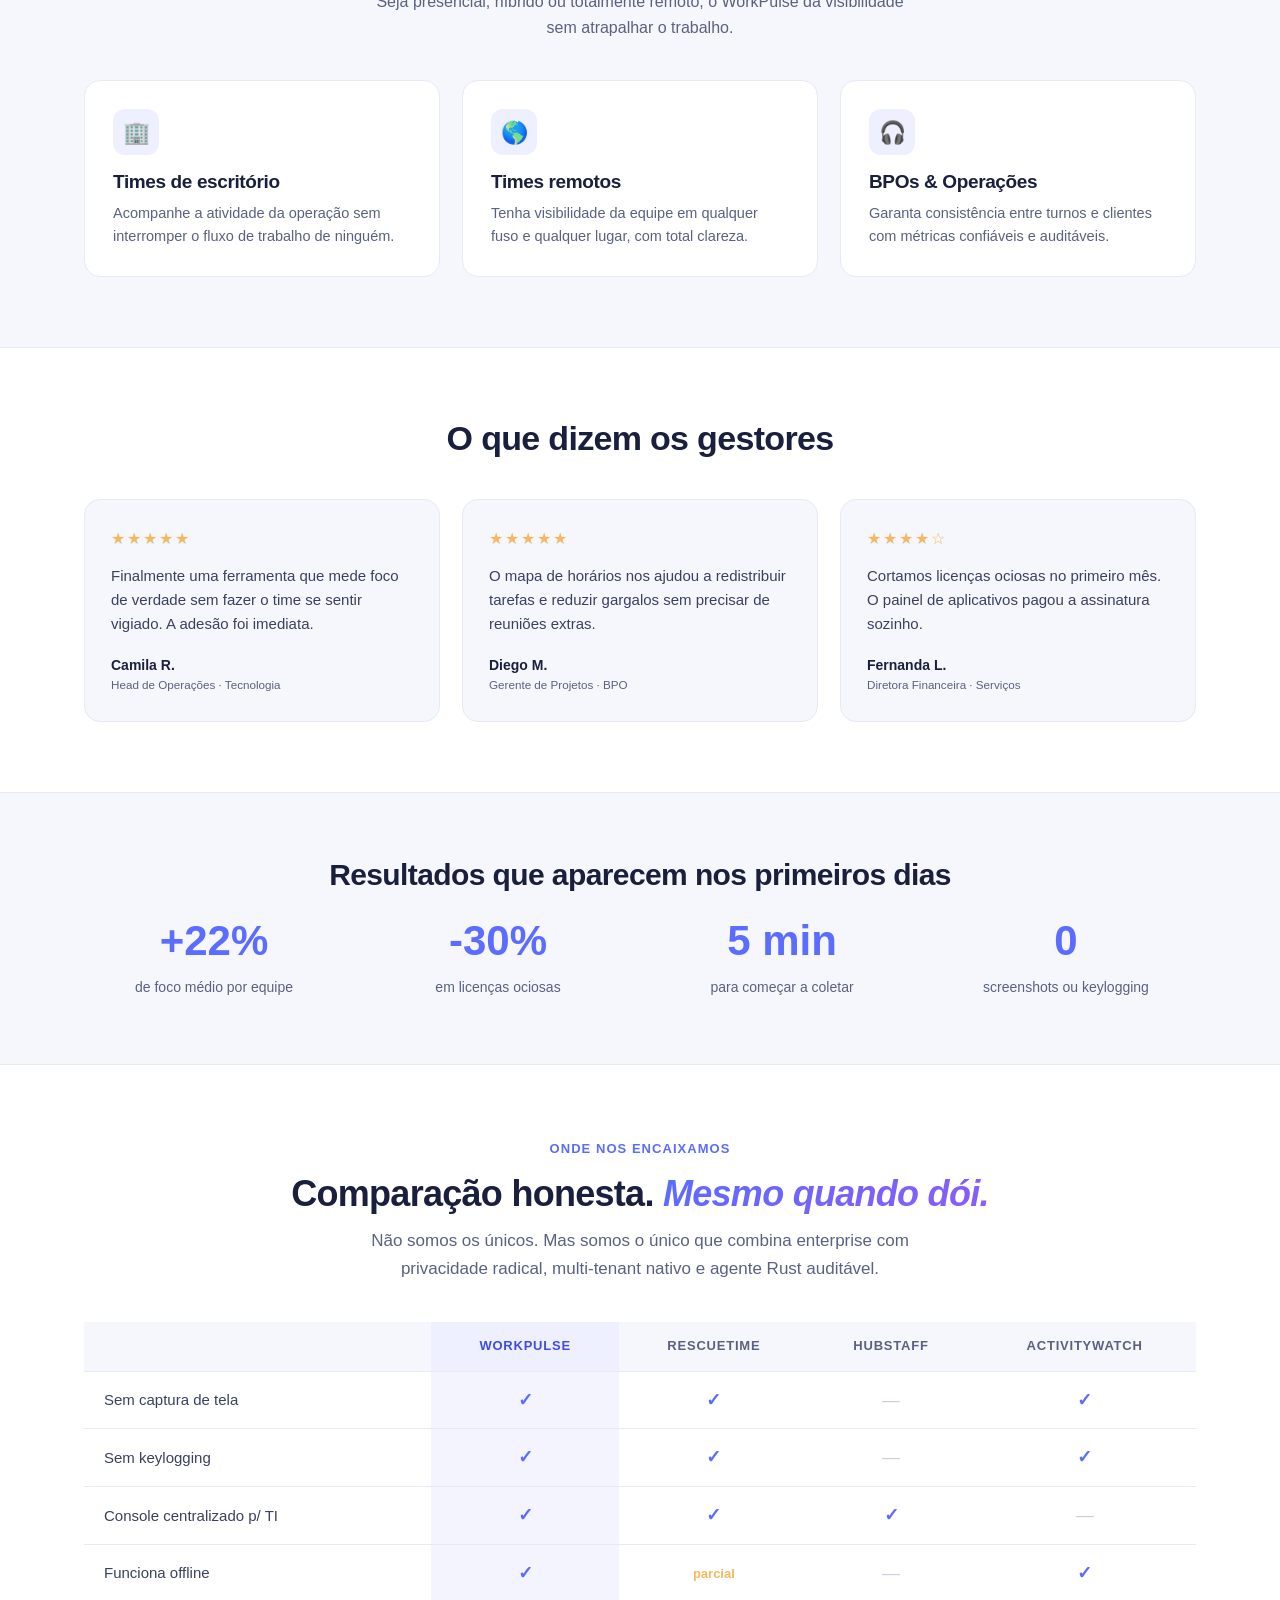
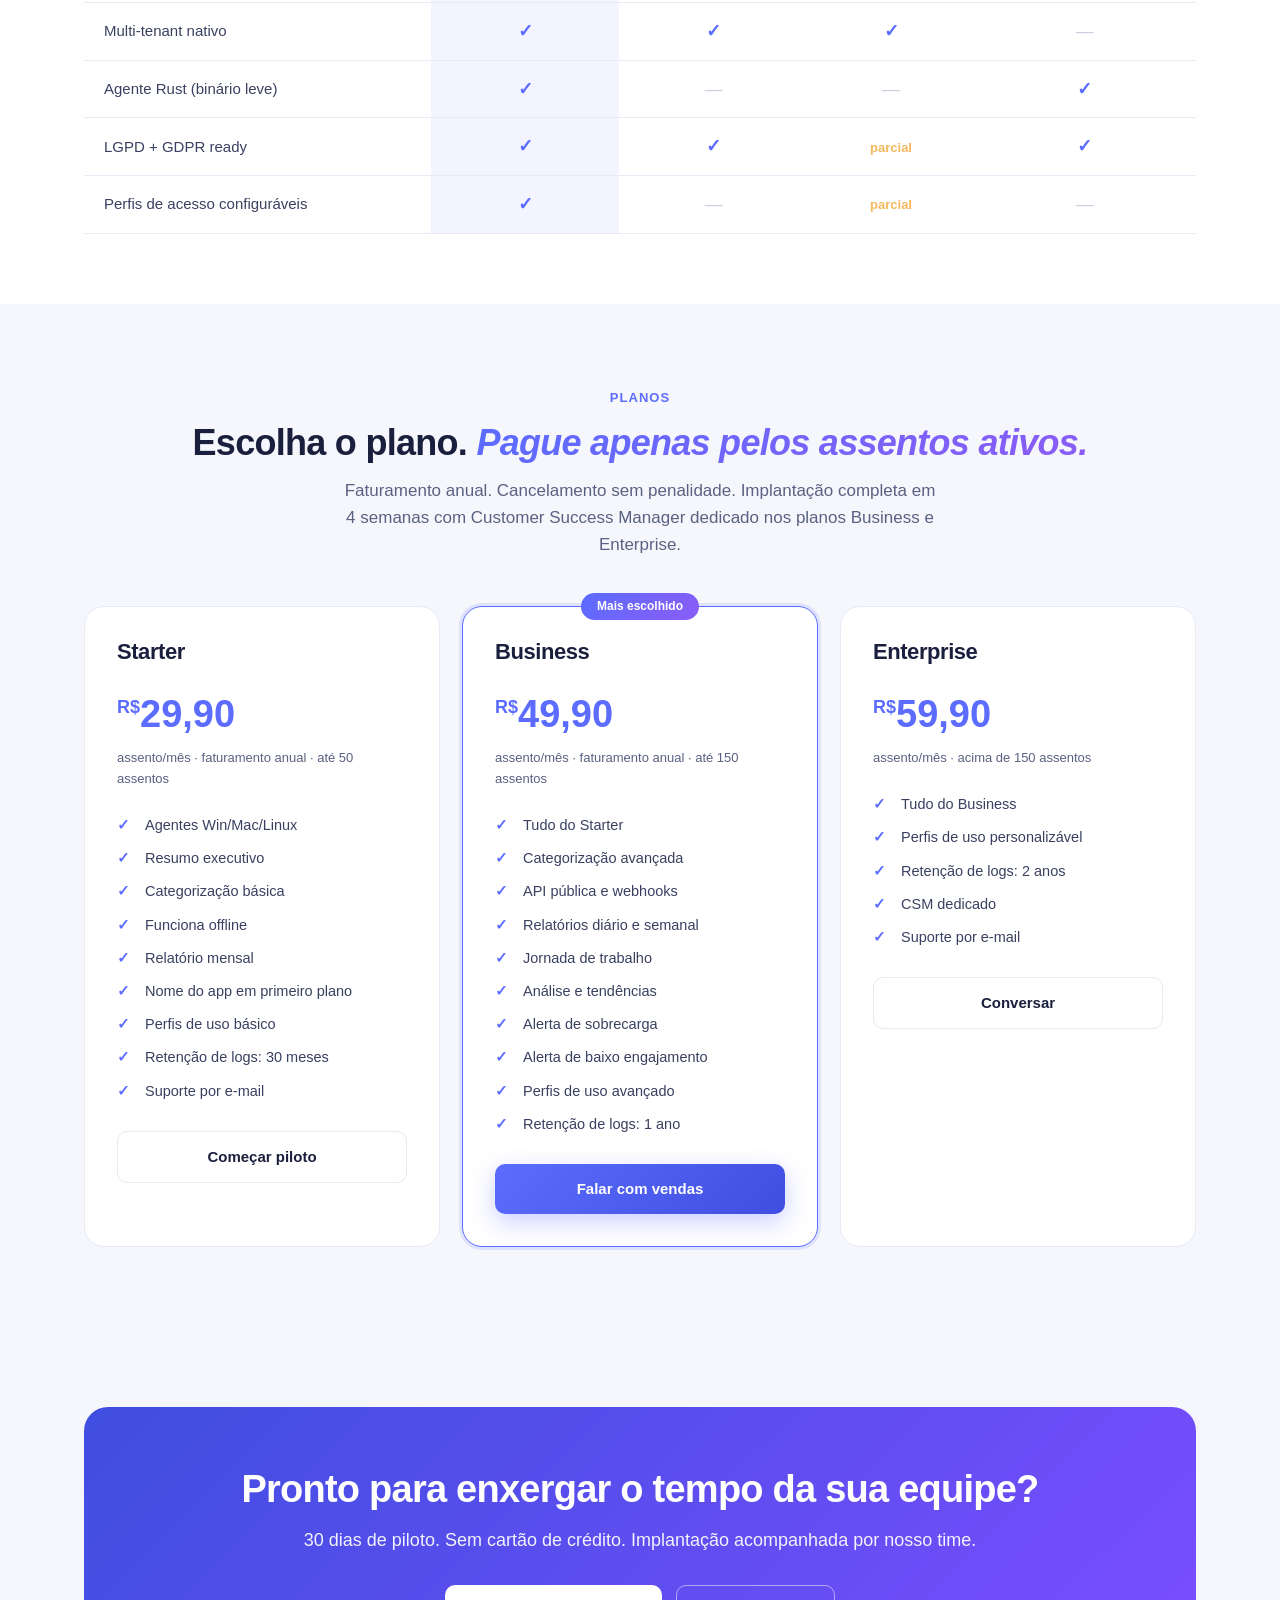
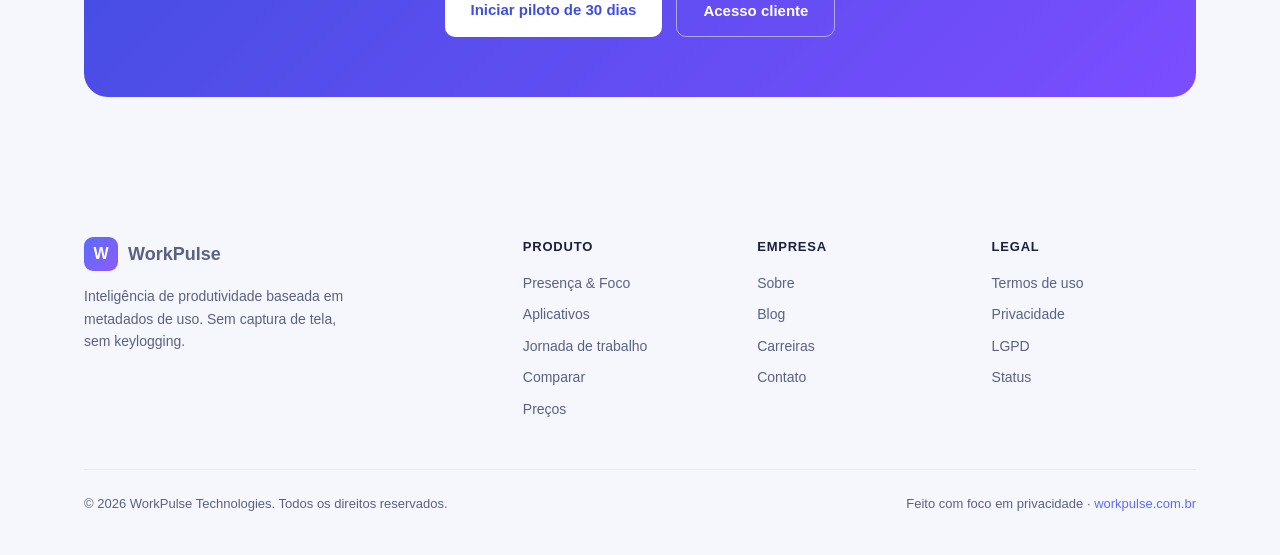
==== commit c778b13f: "v59 (importado do backup)" ====
--- a/site/index.html
+++ b/site/index.html
@@ -2,879 +2,577 @@
 <html lang="pt-BR">
 <head>
 <meta charset="UTF-8">
-<meta name="viewport" content="width=device-width, initial-scale=1, viewport-fit=cover">
-<meta name="description" content="WorkPulse — Plataforma de produtividade com privacidade em primeiro lugar. Sem captura de tela, sem keylogging, sem vigilância.">
+<meta name="viewport" content="width=device-width, initial-scale=1.0">
 <title>WorkPulse — O tempo, com clareza.</title>
-<link rel="preconnect" href="https://fonts.googleapis.com">
-<link rel="preconnect" href="https://fonts.gstatic.com" crossorigin>
-<link href="https://fonts.googleapis.com/css2?family=Newsreader:ital,opsz,wght@0,6..72,300;0,6..72,400;0,6..72,500;1,6..72,300&display=swap" rel="stylesheet">
 <style>
-  :root {
-    --black: #1d1d1f;
-    --black-true: #000;
-    --gray-1: #86868b;
-    --gray-2: #d2d2d7;
-    --gray-3: #f5f5f7;
-    --white: #fbfbfd;
-    --blue: #0071e3;
-    --blue-hover: #0077ed;
-    --green: #00997a;
-    --red: #d2230d;
-    --display: "Newsreader", ui-serif, "New York", "Iowan Old Style", "Apple Garamond", Georgia, serif;
-    --body: -apple-system, BlinkMacSystemFont, "SF Pro Text", "SF Pro Display", "Helvetica Neue", system-ui, sans-serif;
-    --mono: ui-monospace, "SF Mono", Menlo, Consolas, monospace;
-    --easing: cubic-bezier(.28,.16,.22,1);
-  }
-
-  * { box-sizing: border-box; margin: 0; padding: 0; }
-
-  html { scroll-behavior: smooth; -webkit-font-smoothing: antialiased; }
-  body {
-    font-family: var(--body);
-    color: var(--black);
-    background: var(--white);
-    line-height: 1.4;
-    overflow-x: hidden;
-  }
-
-  a { color: var(--blue); text-decoration: none; }
-  a:hover { text-decoration: underline; }
-
-  /* ===== Top Nav ===== */
-  .nav {
-    position: fixed; top: 0; left: 0; right: 0;
-    height: 48px; z-index: 100;
-    background: rgba(251,251,253,0.72);
-    -webkit-backdrop-filter: saturate(180%) blur(20px);
-    backdrop-filter: saturate(180%) blur(20px);
-    border-bottom: 1px solid rgba(0,0,0,0.04);
-  }
-  .nav-inner {
-    max-width: 1024px; margin: 0 auto;
-    display: flex; align-items: center; justify-content: space-between;
-    padding: 0 24px; height: 100%;
-    font-size: 12px;
-    color: var(--black);
-  }
-  .nav-logo { font-weight: 600; letter-spacing: -0.01em; font-size: 14px; }
-  .nav-logo .pulse { color: var(--blue); }
-  .nav-links { display: flex; gap: 28px; list-style: none; }
-  .nav-links a {
-    color: var(--black); opacity: 0.85; text-decoration: none;
-    transition: opacity 200ms var(--easing);
-  }
-  .nav-links a:hover { opacity: 1; }
-  .nav-cta {
-    background: var(--blue); color: white;
-    padding: 5px 14px; border-radius: 100px;
-    font-size: 12px; font-weight: 500;
-    transition: background 200ms var(--easing);
-  }
-  .nav-cta:hover { background: var(--blue-hover); text-decoration: none; }
-  .nav-actions { display: flex; align-items: center; gap: 18px; }
-  .nav-login {
-    color: var(--blue); text-decoration: none;
-    font-size: 12px; font-weight: 500;
-    transition: opacity 200ms var(--easing);
-  }
-  .nav-login:hover { opacity: 0.7; text-decoration: none; }
-
-  /* ===== Hero ===== */
-  .hero {
-    min-height: 100vh;
-    display: flex; align-items: center; justify-content: center;
-    text-align: center;
-    padding: 120px 24px 80px;
-    background: var(--white);
-    position: relative;
-    overflow: hidden;
-  }
-  .hero-content { max-width: 980px; position: relative; z-index: 2; }
-  .eyebrow {
-    font-family: var(--body);
-    font-size: 17px; color: var(--blue);
-    letter-spacing: -0.022em;
-    margin-bottom: 8px;
-    font-weight: 500;
-  }
-  .hero h1 {
-    font-family: var(--display);
-    font-weight: 400;
-    font-size: clamp(48px, 9vw, 96px);
-    line-height: 1.05;
-    letter-spacing: -0.025em;
-    color: var(--black);
-    margin-bottom: 8px;
-  }
-  .hero h1 em {
-    font-style: italic; font-weight: 300;
-    background: linear-gradient(135deg, #5e5ce6 0%, #0071e3 50%, #00997a 100%);
-    -webkit-background-clip: text;
-    background-clip: text;
-    -webkit-text-fill-color: transparent;
-  }
-  .hero-sub {
-    font-size: clamp(18px, 2.2vw, 24px);
-    color: var(--gray-1);
-    max-width: 600px;
-    margin: 24px auto 40px;
-    letter-spacing: -0.015em;
-    line-height: 1.4;
-  }
-  .hero-ctas { display: flex; gap: 16px; justify-content: center; flex-wrap: wrap; }
-  .btn-primary, .btn-secondary {
-    padding: 14px 28px;
-    border-radius: 100px;
-    font-size: 17px;
-    font-weight: 400;
-    letter-spacing: -0.01em;
-    transition: all 200ms var(--easing);
-    cursor: pointer;
-    display: inline-flex; align-items: center; gap: 6px;
-    border: 0;
-  }
-  .btn-primary { background: var(--blue); color: white; }
-  .btn-primary:hover { background: var(--blue-hover); text-decoration: none; }
-  .btn-secondary { background: transparent; color: var(--blue); border: 1px solid transparent; }
-  .btn-secondary:hover { color: var(--blue-hover); text-decoration: none; }
-  .btn-secondary::after { content: "›"; transition: transform 200ms var(--easing); display: inline-block; margin-left: 2px; }
-  .btn-secondary:hover::after { transform: translateX(4px); }
-
-  /* Hero floating element */
-  .hero-mockup {
-    margin-top: 80px;
-    max-width: 1100px;
-    margin-left: auto; margin-right: auto;
-    position: relative;
-    transform: perspective(1200px) rotateX(8deg);
-    transition: transform 600ms var(--easing);
-  }
-  .hero-mockup:hover { transform: perspective(1200px) rotateX(4deg); }
-  .mockup-frame {
-    background: linear-gradient(180deg, #1d1d1f 0%, #2d2d2f 100%);
-    border-radius: 16px;
-    padding: 12px;
-    box-shadow:
-      0 20px 60px rgba(0,0,0,0.18),
-      0 0 0 1px rgba(0,0,0,0.05);
-  }
-  .mockup-bar { display: flex; gap: 6px; padding: 4px 8px 8px; }
-  .mockup-bar span { width: 10px; height: 10px; border-radius: 50%; background: #4d4d4f; }
-  .mockup-screen {
-    background: white;
-    border-radius: 8px;
-    padding: 32px;
-    min-height: 380px;
-    text-align: left;
-  }
-  .mockup-screen .ms-title { font-size: 11px; color: var(--gray-1); letter-spacing: 0.06em; text-transform: uppercase; margin-bottom: 4px; }
-  .mockup-screen .ms-headline { font-family: var(--display); font-size: 28px; letter-spacing: -0.02em; margin-bottom: 24px; }
-  .ms-grid { display: grid; grid-template-columns: repeat(4,1fr); gap: 16px; margin-bottom: 24px; }
-  .ms-stat { padding: 16px; border: 1px solid var(--gray-2); border-radius: 12px; }
-  .ms-stat .ms-num { font-family: var(--display); font-size: 32px; letter-spacing: -0.02em; }
-  .ms-stat .ms-lbl { font-size: 12px; color: var(--gray-1); }
-  .ms-bars { display: flex; align-items: flex-end; gap: 12px; height: 120px; padding: 16px; border: 1px solid var(--gray-2); border-radius: 12px; }
-  .ms-bars .bar {
-    flex: 1; background: linear-gradient(180deg, #0071e3 0%, #00997a 100%);
-    border-radius: 4px 4px 0 0;
-    transition: height 600ms var(--easing);
-  }
-
-  /* ===== Section ===== */
-  section {
-    padding: 120px 24px;
-    position: relative;
-  }
-  .container { max-width: 980px; margin: 0 auto; }
-  .container-wide { max-width: 1280px; margin: 0 auto; }
-
-  .section-eyebrow {
-    font-size: 17px; font-weight: 500;
-    color: var(--blue); letter-spacing: -0.02em;
-    margin-bottom: 8px;
-    text-align: center;
-  }
-  .section-title {
-    font-family: var(--display); font-weight: 400;
-    font-size: clamp(40px, 6vw, 64px);
-    line-height: 1.05; letter-spacing: -0.025em;
-    text-align: center;
-    margin-bottom: 18px;
-    color: var(--black);
-  }
-  .section-title em { font-style: italic; font-weight: 300; color: var(--gray-1); }
-  .section-sub {
-    font-size: 21px; color: var(--gray-1);
-    letter-spacing: -0.015em;
-    text-align: center; max-width: 720px;
-    margin: 0 auto 64px;
-    line-height: 1.45;
-  }
-
-  /* ===== Privacy section (dark) ===== */
-  .privacy {
-    background: var(--black-true);
-    color: white;
-  }
-  .privacy .section-title { color: white; }
-  .privacy .section-eyebrow { color: #2997ff; }
-  .privacy .section-sub { color: var(--gray-1); }
-  .privacy-cards {
-    display: grid; grid-template-columns: 1fr 1fr; gap: 1px;
-    background: rgba(255,255,255,0.08);
-    border-radius: 24px; overflow: hidden;
-    border: 1px solid rgba(255,255,255,0.08);
-  }
-  .privacy-card {
-    background: var(--black-true);
-    padding: 56px 48px;
-  }
-  .privacy-card h3 {
-    font-family: var(--display); font-size: 32px;
-    letter-spacing: -0.02em; font-weight: 400;
-    margin-bottom: 24px;
-  }
-  .privacy-card.yes h3::before { content: "✓"; color: #30d158; margin-right: 12px; font-weight: 600; }
-  .privacy-card.no h3::before { content: "✕"; color: #ff453a; margin-right: 12px; font-weight: 600; }
-  .privacy-card ul { list-style: none; }
-  .privacy-card li {
-    padding: 16px 0;
-    border-top: 1px solid rgba(255,255,255,0.08);
-    font-size: 17px; letter-spacing: -0.01em;
-    color: rgba(255,255,255,0.9);
-  }
-  .privacy-card li:first-child { border-top: 0; }
-
-  /* ===== Features grid ===== */
-  .features {
-    display: grid;
-    grid-template-columns: repeat(2, 1fr);
-    gap: 24px;
-  }
-  .feature {
-    background: var(--gray-3);
-    border-radius: 24px;
-    padding: 56px 48px;
-    min-height: 480px;
-    display: flex; flex-direction: column;
-    position: relative;
-    overflow: hidden;
-    transition: transform 400ms var(--easing);
-  }
-  .feature:hover { transform: translateY(-4px); }
-  .feature.dark { background: var(--black-true); color: white; }
-  .feature.dark .f-eyebrow { color: #2997ff; }
-  .feature.dark .f-sub { color: rgba(255,255,255,0.7); }
-  .feature.tall { grid-column: span 2; min-height: 540px; flex-direction: row; align-items: center; gap: 64px; }
-  .f-eyebrow {
-    font-size: 14px; font-weight: 500;
-    color: var(--blue); letter-spacing: -0.01em;
-    margin-bottom: 8px;
-    text-transform: uppercase; letter-spacing: 0.06em;
-  }
-  .f-title {
-    font-family: var(--display); font-weight: 400;
-    font-size: 36px; letter-spacing: -0.02em;
-    line-height: 1.1; margin-bottom: 16px;
-  }
-  .f-sub {
-    font-size: 17px; color: var(--gray-1);
-    letter-spacing: -0.01em; line-height: 1.5;
-    margin-bottom: 24px;
-  }
-  .f-link { color: var(--blue); font-size: 17px; }
-  .feature.dark .f-link { color: #2997ff; }
-  .f-visual { margin-top: auto; }
-  .feature.tall .f-content { flex: 1; }
-  .feature.tall .f-visual { flex: 1; margin-top: 0; }
-
-  /* Visual: SQLite glow */
-  .vis-sqlite {
-    width: 100%; height: 200px;
-    border-radius: 16px;
-    background: radial-gradient(ellipse at center, rgba(0,113,227,0.18) 0%, transparent 70%),
-                linear-gradient(135deg, #1a1a1c 0%, #0a0a0c 100%);
-    display: flex; align-items: center; justify-content: center;
-    position: relative; overflow: hidden;
-  }
-  .vis-sqlite::before {
-    content: ""; position: absolute; inset: 0;
-    background-image:
-      linear-gradient(0deg, rgba(255,255,255,0.04) 1px, transparent 1px),
-      linear-gradient(90deg, rgba(255,255,255,0.04) 1px, transparent 1px);
-    background-size: 24px 24px;
-  }
-  .vis-sqlite-inner {
-    position: relative; z-index: 2; text-align: center;
-    color: white;
-  }
-  .vis-sqlite-inner .icon { font-size: 56px; margin-bottom: 8px; }
-  .vis-sqlite-inner .lbl { font-family: var(--mono); font-size: 11px; opacity: 0.7; letter-spacing: 0.1em; text-transform: uppercase; }
-
-  /* Visual: Rust binary size */
-  .vis-rust {
-    width: 100%; height: 240px;
-    border-radius: 16px;
-    background: white; border: 1px solid var(--gray-2);
-    display: flex; flex-direction: column; align-items: center; justify-content: center;
-    position: relative;
-    text-align: center;
-  }
-  .vis-rust .num {
-    font-family: var(--display); font-size: 84px;
-    font-weight: 300; letter-spacing: -0.04em;
-    background: linear-gradient(135deg, #ff6e3a 0%, #d2230d 100%);
-    -webkit-background-clip: text; background-clip: text;
-    -webkit-text-fill-color: transparent;
-  }
-  .vis-rust .unit { font-size: 24px; color: var(--gray-1); letter-spacing: -0.01em; }
-  .vis-rust .cap { font-size: 13px; color: var(--gray-1); margin-top: 8px; }
-
-  /* Visual: dashboard ring */
-  .vis-dash {
-    width: 100%; height: 280px;
-    border-radius: 16px;
-    background: white; border: 1px solid var(--gray-2);
-    padding: 24px;
-    display: flex; gap: 16px; align-items: center;
-  }
-  .vis-dash svg { width: 160px; height: 160px; }
-  .vis-dash-text { flex: 1; }
-  .vis-dash-num { font-family: var(--display); font-size: 48px; letter-spacing: -0.03em; }
-  .vis-dash-lbl { font-size: 13px; color: var(--gray-1); margin-bottom: 16px; }
-  .vis-dash ul { list-style: none; }
-  .vis-dash li {
-    font-size: 13px; padding: 4px 0; color: var(--black);
-    display: flex; justify-content: space-between;
-  }
-  .vis-dash li .dot { display: inline-block; width: 8px; height: 8px; border-radius: 50%; margin-right: 8px; vertical-align: middle; }
-
-  /* Visual: code */
-  .vis-code {
-    background: #1d1d1f; color: #f5f5f7;
-    border-radius: 16px; padding: 24px;
-    font-family: var(--mono); font-size: 13px;
-    line-height: 1.7;
-    overflow: hidden;
-  }
-  .vis-code .ln { color: #6e6e73; user-select: none; padding-right: 16px; }
-  .vis-code .key { color: #ff79c6; }
-  .vis-code .str { color: #50fa7b; }
-  .vis-code .num { color: #bd93f9; }
-  .vis-code .com { color: #6272a4; font-style: italic; }
-
-  /* ===== Compare table ===== */
-  .compare {
-    background: var(--gray-3);
-  }
-  .compare-table {
-    background: white;
-    border-radius: 24px;
-    overflow: hidden;
-    box-shadow: 0 4px 30px rgba(0,0,0,0.06);
-    max-width: 980px;
-    margin: 0 auto;
-  }
-  .compare-table table { width: 100%; border-collapse: collapse; font-size: 15px; }
-  .compare-table th, .compare-table td {
-    text-align: center;
-    padding: 18px 12px;
-    border-bottom: 1px solid var(--gray-2);
-  }
-  .compare-table th { font-weight: 600; font-size: 13px; letter-spacing: -0.01em; }
-  .compare-table th.brand { background: var(--blue); color: white; }
-  .compare-table tr td:first-child {
-    text-align: left; font-weight: 500;
-    padding-left: 28px;
-  }
-  .compare-table tr:last-child td { border-bottom: 0; }
-  .compare-table .yes { color: var(--green); font-size: 20px; }
-  .compare-table .no { color: var(--gray-2); }
-  .compare-table .partial { color: #ff9500; font-size: 12px; font-style: italic; }
-  .compare-table tr:hover td { background: rgba(0,113,227,0.02); }
-
-  /* ===== Pricing ===== */
-  .pricing-cards {
-    display: grid; grid-template-columns: repeat(3, 1fr);
-    gap: 16px;
-  }
-  .price-card {
-    background: white;
-    border: 1px solid var(--gray-2);
-    border-radius: 24px;
-    padding: 40px;
-    position: relative;
-    transition: all 300ms var(--easing);
-  }
-  .price-card:hover { transform: translateY(-4px); box-shadow: 0 20px 50px rgba(0,0,0,0.08); }
-  .price-card.featured {
-    background: var(--black-true); color: white;
-    border-color: var(--black-true);
-    transform: scale(1.02);
-  }
-  .price-card.featured:hover { transform: scale(1.02) translateY(-4px); }
-  .price-card.featured::after {
-    content: "Mais escolhido";
-    position: absolute; top: -12px; left: 50%; transform: translateX(-50%);
-    background: var(--blue); color: white;
-    padding: 4px 14px; border-radius: 100px;
-    font-size: 11px; font-weight: 500; letter-spacing: 0.04em;
-    text-transform: uppercase;
-  }
-  .price-name { font-size: 14px; color: var(--gray-1); letter-spacing: 0.04em; text-transform: uppercase; }
-  .price-num { font-family: var(--display); font-size: 64px; letter-spacing: -0.03em; margin: 16px 0 4px; font-weight: 400; }
-  .price-num small { font-size: 17px; color: var(--gray-1); margin-left: 4px; }
-  .price-card.featured small { color: rgba(255,255,255,0.6); }
-  .price-cap { font-size: 13px; color: var(--gray-1); margin-bottom: 32px; }
-  .price-card.featured .price-cap { color: rgba(255,255,255,0.6); }
-  .price-list { list-style: none; }
-  .price-list li {
-    padding: 10px 0;
-    font-size: 15px;
-    border-top: 1px solid var(--gray-2);
-    display: flex; align-items: flex-start; gap: 8px;
-  }
-  .price-card.featured .price-list li { border-top-color: rgba(255,255,255,0.1); }
-  .price-list li:first-child { border-top: 0; }
-  .price-list li::before { content: "✓"; color: var(--green); font-weight: 700; }
-  .price-card.featured .price-list li::before { color: #30d158; }
-  .price-cta {
-    margin-top: 32px; width: 100%;
-    padding: 12px;
-    border-radius: 100px;
-    border: 1px solid var(--blue);
-    background: transparent; color: var(--blue);
-    font-size: 15px; font-weight: 500;
-    cursor: pointer;
-    transition: all 200ms var(--easing);
-  }
-  .price-cta:hover { background: var(--blue); color: white; }
-  .price-card.featured .price-cta { background: white; color: var(--black); border-color: white; }
-  .price-card.featured .price-cta:hover { background: rgba(255,255,255,0.85); }
-
-  /* ===== CTA ===== */
-  .cta-final {
-    background: linear-gradient(135deg, #f5f5f7 0%, #e8e8ed 100%);
-    text-align: center;
-    padding: 140px 24px;
-  }
-  .cta-final h2 {
-    font-family: var(--display); font-weight: 400;
-    font-size: clamp(48px, 7vw, 80px);
-    letter-spacing: -0.025em; line-height: 1.05;
-    margin-bottom: 16px;
-  }
-  .cta-final h2 em { font-style: italic; color: var(--blue); font-weight: 300; }
-  .cta-final p { font-size: 21px; color: var(--gray-1); max-width: 540px; margin: 0 auto 40px; }
-  .cta-final-btns { display: flex; gap: 16px; justify-content: center; flex-wrap: wrap; }
-
-  /* ===== Footer ===== */
-  footer {
-    background: var(--gray-3);
-    color: var(--gray-1);
-    font-size: 12px;
-    padding: 56px 24px 32px;
-  }
-  .foot-grid {
-    max-width: 980px; margin: 0 auto;
-    display: grid; grid-template-columns: repeat(5, 1fr); gap: 32px;
-    padding-bottom: 32px;
-    border-bottom: 1px solid var(--gray-2);
-  }
-  .foot-col h4 { font-size: 12px; font-weight: 600; color: var(--black); margin-bottom: 12px; }
-  .foot-col ul { list-style: none; }
-  .foot-col li { padding: 4px 0; }
-  .foot-col a { color: var(--gray-1); text-decoration: none; }
-  .foot-col a:hover { color: var(--black); text-decoration: underline; }
-  .foot-bottom {
-    max-width: 980px; margin: 24px auto 0;
-    display: flex; justify-content: space-between; flex-wrap: wrap; gap: 16px;
-  }
-
-  /* ===== Reveal animation ===== */
-  .reveal {
-    opacity: 0; transform: translateY(24px);
-    transition: opacity 800ms var(--easing), transform 800ms var(--easing);
-  }
-  .reveal.visible { opacity: 1; transform: translateY(0); }
-
-  /* ===== Responsive ===== */
-  @media (max-width: 768px) {
-    .nav-links { display: none; }
-    .features { grid-template-columns: 1fr; }
-    .feature.tall { flex-direction: column; gap: 32px; min-height: auto; }
-    .feature, .feature.tall { padding: 40px 28px; min-height: auto; }
-    .privacy-cards { grid-template-columns: 1fr; }
-    .pricing-cards { grid-template-columns: 1fr; }
-    .price-card.featured { transform: none; }
-    section { padding: 80px 24px; }
-    .ms-grid { grid-template-columns: repeat(2,1fr); }
-    .foot-grid { grid-template-columns: 1fr 1fr; }
-  }
+:root{
+  --indigo:#5b6cff; --indigo-d:#3f4ee0; --ink:#1a1f3d; --slate:#5a6182;
+  --bg:#f6f7fc; --card:#ffffff; --line:#e7e9f5; --amber:#f4b860; --green:#2bb673;
+}
+*{margin:0;padding:0;box-sizing:border-box}
+body{font-family:-apple-system,BlinkMacSystemFont,'Segoe UI',Inter,Roboto,sans-serif;color:var(--ink);background:var(--bg);line-height:1.6;-webkit-font-smoothing:antialiased}
+a{text-decoration:none;color:inherit}
+.wrap{max-width:1160px;margin:0 auto;padding:0 24px}
+h1,h2,h3{line-height:1.2;letter-spacing:-0.02em}
+.btn{display:inline-block;padding:13px 26px;border-radius:10px;font-weight:600;font-size:15px;transition:.2s;cursor:pointer;border:none}
+.btn-primary{background:linear-gradient(135deg,var(--indigo),var(--indigo-d));color:#fff;box-shadow:0 8px 24px rgba(91,108,255,.32)}
+.btn-primary:hover{transform:translateY(-2px);box-shadow:0 12px 30px rgba(91,108,255,.42)}
+.btn-ghost{background:#fff;color:var(--ink);border:1px solid var(--line)}
+.btn-ghost:hover{border-color:var(--indigo);color:var(--indigo)}
+
+/* ── Header ── */
+header{position:sticky;top:0;z-index:50;background:rgba(246,247,252,.85);backdrop-filter:blur(12px);border-bottom:1px solid var(--line)}
+nav{display:flex;align-items:center;justify-content:space-between;height:72px}
+.logo{display:flex;align-items:center;gap:10px;font-weight:800;font-size:20px}
+.logo .mark{width:34px;height:34px;border-radius:9px;background:linear-gradient(135deg,var(--indigo),#8b5cf6);display:flex;align-items:center;justify-content:center;color:#fff;font-size:16px}
+.navlinks{display:flex;gap:30px;font-size:15px;font-weight:500;color:var(--slate)}
+.navlinks a:hover{color:var(--ink)}
+.navactions{display:flex;gap:12px;align-items:center}
+.client-link{font-size:14px;font-weight:600;color:var(--indigo);border:1px solid var(--indigo);padding:7px 16px;border-radius:8px;transition:.2s}
+.client-link:hover{background:var(--indigo);color:#fff}
+@media(max-width:860px){.navlinks{display:none}}
+
+/* ── Hero ── */
+.hero{padding:80px 0 60px;text-align:center}
+.pill{display:inline-block;background:#eef0ff;color:var(--indigo-d);font-size:13px;font-weight:600;padding:6px 14px;border-radius:30px;margin-bottom:22px}
+.hero h1{font-size:54px;max-width:880px;margin:0 auto 22px}
+.hero h1 em{font-style:italic;background:linear-gradient(135deg,var(--indigo),#8b5cf6);-webkit-background-clip:text;background-clip:text;-webkit-text-fill-color:transparent}
+.hero p{font-size:19px;color:var(--slate);max-width:640px;margin:0 auto 32px}
+.hero-cta{display:flex;gap:14px;justify-content:center;flex-wrap:wrap}
+.note{font-size:13px;color:var(--slate);margin-top:16px}
+@media(max-width:680px){.hero h1{font-size:36px}}
+
+/* ── Mock dashboard ── */
+.mock{max-width:960px;margin:54px auto 0;background:var(--card);border:1px solid var(--line);border-radius:18px;box-shadow:0 30px 80px rgba(26,31,61,.12);overflow:hidden}
+.mock-bar{display:flex;align-items:center;gap:7px;padding:14px 18px;border-bottom:1px solid var(--line);background:#fbfbfe}
+.dot{width:11px;height:11px;border-radius:50%}
+.mock-body{padding:24px;display:grid;grid-template-columns:repeat(4,1fr);gap:16px}
+.kpi{background:var(--bg);border:1px solid var(--line);border-radius:12px;padding:16px;text-align:left}
+.kpi .lab{font-size:11px;letter-spacing:.08em;color:var(--slate);text-transform:uppercase;font-weight:600}
+.kpi .big{font-size:30px;font-weight:800;color:var(--indigo);margin-top:6px}
+.kpi .sub{font-size:12px;color:var(--slate)}
+.mock-chart{grid-column:1/5;background:var(--bg);border:1px solid var(--line);border-radius:12px;padding:18px;display:flex;align-items:flex-end;gap:10px;height:160px}
+.bar{flex:1;border-radius:6px 6px 0 0;background:linear-gradient(180deg,#aeb6ff,var(--indigo));position:relative}
+.bar span{position:absolute;top:0;left:0;right:0;border-radius:6px 6px 0 0;background:var(--amber)}
+@media(max-width:680px){.mock-body{grid-template-columns:repeat(2,1fr)}.mock-chart{grid-column:1/3}}
+
+/* ── Trust bar ── */
+.trust{text-align:center;padding:46px 0;color:var(--slate);font-size:13px;font-weight:600;letter-spacing:.1em;text-transform:uppercase}
+
+/* ── Features ── */
+.feat{padding:70px 0}
+.feat-row{display:grid;grid-template-columns:1fr 1fr;gap:60px;align-items:center}
+.feat-row.rev .ftext{order:2}
+.ftext .tag{color:var(--indigo);font-weight:700;font-size:13px;letter-spacing:.08em;text-transform:uppercase}
+.ftext h2{font-size:34px;margin:12px 0 16px}
+.ftext p.lead{font-size:17px;color:var(--slate);margin-bottom:22px}
+.flist{list-style:none}
+.flist li{display:flex;gap:12px;margin-bottom:14px;font-size:15.5px;color:#3a4060}
+.flist li::before{content:"";flex:none;width:22px;height:22px;border-radius:7px;background:#eef0ff;background-image:url("data:image/svg+xml,%3Csvg xmlns='http://www.w3.org/2000/svg' width='14' height='14' viewBox='0 0 24 24' fill='none' stroke='%235b6cff' stroke-width='3' stroke-linecap='round' stroke-linejoin='round'%3E%3Cpolyline points='20 6 9 17 4 12'/%3E%3C/svg%3E");background-repeat:no-repeat;background-position:center;margin-top:1px}
+.fcard{background:var(--card);border:1px solid var(--line);border-radius:16px;padding:28px;box-shadow:0 16px 40px rgba(26,31,61,.06)}
+.fcard h4{font-size:14px;color:var(--slate);text-transform:uppercase;letter-spacing:.06em;margin-bottom:16px}
+.donut{width:150px;height:150px;border-radius:50%;margin:0 auto;background:conic-gradient(var(--indigo) 0 40%,var(--green) 40% 70%,var(--amber) 70% 88%,#c7a3ff 88% 100%)}
+.donut-c{position:relative}.donut-c::after{content:"";position:absolute;top:50%;left:50%;width:84px;height:84px;background:var(--card);border-radius:50%;transform:translate(-50%,-50%)}
+.legend{margin-top:18px;display:grid;gap:8px;font-size:13px;color:var(--slate)}
+.legend span{display:inline-block;width:10px;height:10px;border-radius:3px;margin-right:8px}
+.row-list{display:grid;gap:12px}
+.rowit{display:flex;justify-content:space-between;align-items:center;font-size:14px}
+.track{height:8px;border-radius:8px;background:#eef0ff;flex:1;margin:0 14px;overflow:hidden}
+.track i{display:block;height:100%;border-radius:8px;background:linear-gradient(90deg,var(--indigo),#8b5cf6)}
+@media(max-width:820px){.feat-row{grid-template-columns:1fr;gap:34px}.feat-row.rev .ftext{order:0}.ftext h2{font-size:27px}}
+
+/* ── O que coletamos ── */
+.collect{padding:70px 0;background:#fff;border-top:1px solid var(--line)}
+.collect-head{text-align:center;margin-bottom:48px}
+.collect-head .tag{color:var(--indigo);font-weight:700;font-size:13px;letter-spacing:.08em;text-transform:uppercase}
+.collect-head h2{font-size:36px;margin:12px 0 14px}
+.collect-head p{color:var(--slate);font-size:17px;max-width:600px;margin:0 auto}
+.collect-grid{display:grid;grid-template-columns:1fr 1fr;gap:24px}
+.collect-card{border-radius:16px;padding:32px}
+.collect-card.yes{background:#eef0ff;border:1px solid #d0d5ff}
+.collect-card.no{background:#fff0f0;border:1px solid #ffd0d0}
+.collect-card h3{font-size:18px;margin-bottom:20px;display:flex;align-items:center;gap:10px}
+.collect-card h3 .badge{font-size:12px;padding:3px 10px;border-radius:20px;font-weight:700}
+.collect-card.yes h3 .badge{background:var(--indigo);color:#fff}
+.collect-card.no h3 .badge{background:#e53e3e;color:#fff}
+.collect-list{list-style:none;display:grid;gap:10px}
+.collect-list li{display:flex;align-items:flex-start;gap:10px;font-size:15px;color:#3a4060}
+.collect-list li::before{content:"";flex:none;width:20px;height:20px;border-radius:6px;background-repeat:no-repeat;background-position:center;margin-top:2px}
+.collect-card.yes .collect-list li::before{background:#d0d5ff;background-image:url("data:image/svg+xml,%3Csvg xmlns='http://www.w3.org/2000/svg' width='12' height='12' viewBox='0 0 24 24' fill='none' stroke='%235b6cff' stroke-width='3' stroke-linecap='round' stroke-linejoin='round'%3E%3Cpolyline points='20 6 9 17 4 12'/%3E%3C/svg%3E")}
+.collect-card.no .collect-list li::before{background:#ffd0d0;background-image:url("data:image/svg+xml,%3Csvg xmlns='http://www.w3.org/2000/svg' width='12' height='12' viewBox='0 0 24 24' fill='none' stroke='%23e53e3e' stroke-width='3' stroke-linecap='round' stroke-linejoin='round'%3E%3Cline x1='18' y1='6' x2='6' y2='18'/%3E%3Cline x1='6' y1='6' x2='18' y2='18'/%3E%3C/svg%3E")}
+@media(max-width:720px){.collect-grid{grid-template-columns:1fr}}
+
+/* ── Audience ── */
+.aud{padding:70px 0;text-align:center}
+.aud h2{font-size:34px;margin-bottom:10px}
+.aud .lead{color:var(--slate);max-width:560px;margin:0 auto 40px}
+.cards3{display:grid;grid-template-columns:repeat(3,1fr);gap:22px;text-align:left}
+.c3{background:var(--card);border:1px solid var(--line);border-radius:16px;padding:28px;transition:.2s}
+.c3:hover{transform:translateY(-4px);box-shadow:0 18px 44px rgba(26,31,61,.1)}
+.c3 .ic{width:46px;height:46px;border-radius:12px;background:#eef0ff;display:flex;align-items:center;justify-content:center;font-size:22px;margin-bottom:16px}
+.c3 h3{font-size:19px;margin-bottom:8px}
+.c3 p{color:var(--slate);font-size:14.5px}
+@media(max-width:820px){.cards3{grid-template-columns:1fr}}
+
+/* ── Testimonials ── */
+.testi{padding:70px 0;background:#fff;border-top:1px solid var(--line);border-bottom:1px solid var(--line)}
+.testi h2{text-align:center;font-size:34px;margin-bottom:40px}
+.tgrid{display:grid;grid-template-columns:repeat(3,1fr);gap:22px}
+.tcard{background:var(--bg);border:1px solid var(--line);border-radius:16px;padding:26px}
+.stars{color:var(--amber);margin-bottom:12px;letter-spacing:2px}
+.tcard p{font-size:15px;color:#3a4060;margin-bottom:18px}
+.who{font-weight:700;font-size:14px}.who small{display:block;color:var(--slate);font-weight:500}
+@media(max-width:820px){.tgrid{grid-template-columns:1fr}}
+
+/* ── Metrics ── */
+.metrics{padding:64px 0;text-align:center}
+.mgrid{display:grid;grid-template-columns:repeat(4,1fr);gap:24px;margin-top:14px}
+.m big{display:block;font-size:42px;font-weight:800;color:var(--indigo)}
+.m span{color:var(--slate);font-size:14px}
+@media(max-width:680px){.mgrid{grid-template-columns:repeat(2,1fr)}}
+
+/* ── Comparison table ── */
+.compare{padding:70px 0;background:#fff;border-top:1px solid var(--line)}
+.compare-head{text-align:center;margin-bottom:40px}
+.compare-head .tag{color:var(--indigo);font-weight:700;font-size:13px;letter-spacing:.08em;text-transform:uppercase}
+.compare-head h2{font-size:36px;margin:12px 0 12px}
+.compare-head p{color:var(--slate);font-size:17px;max-width:600px;margin:0 auto}
+.ctable-wrap{overflow-x:auto}
+.ctable{width:100%;border-collapse:collapse;font-size:15px}
+.ctable th,.ctable td{padding:14px 20px;text-align:center;border-bottom:1px solid var(--line)}
+.ctable th:first-child,.ctable td:first-child{text-align:left;font-weight:500;color:#3a4060}
+.ctable thead th{font-size:13px;font-weight:700;color:var(--slate);text-transform:uppercase;letter-spacing:.06em;background:var(--bg)}
+.ctable thead th.hl{background:#eef0ff;color:var(--indigo-d);border-radius:0}
+.ctable tbody tr:hover td{background:#fafbff}
+.ctable tbody td.hl{background:#f3f4ff}
+.check{color:var(--indigo);font-size:18px;font-weight:700}
+.cross{color:#cbd0e0;font-size:18px}
+.partial{color:var(--amber);font-size:13px;font-weight:600}
+
+/* ── Pricing ── */
+.pricing{padding:80px 0;text-align:center}
+.pricing-head .tag{color:var(--indigo);font-weight:700;font-size:13px;letter-spacing:.08em;text-transform:uppercase}
+.pricing-head h2{font-size:36px;margin:12px 0 12px}
+.pricing-head p{color:var(--slate);font-size:17px;max-width:600px;margin:0 auto 48px}
+.plans{display:grid;grid-template-columns:repeat(3,1fr);gap:22px;text-align:left}
+.plan{background:var(--card);border:1px solid var(--line);border-radius:20px;padding:32px;position:relative;transition:.2s}
+.plan:hover{transform:translateY(-4px);box-shadow:0 20px 50px rgba(26,31,61,.1)}
+.plan.featured{border-color:var(--indigo);box-shadow:0 0 0 3px rgba(91,108,255,.15)}
+.plan-badge{position:absolute;top:-14px;left:50%;transform:translateX(-50%);background:linear-gradient(135deg,var(--indigo),#8b5cf6);color:#fff;font-size:12px;font-weight:700;padding:4px 16px;border-radius:20px;white-space:nowrap}
+.plan h3{font-size:22px;margin-bottom:8px}
+.plan .price{font-size:38px;font-weight:800;color:var(--indigo);margin:18px 0 4px}
+.plan .price sup{font-size:18px;vertical-align:super}
+.plan .price-note{font-size:13px;color:var(--slate);margin-bottom:24px}
+.plan-features{list-style:none;display:grid;gap:10px;margin-bottom:28px}
+.plan-features li{display:flex;align-items:flex-start;gap:10px;font-size:14.5px;color:#3a4060}
+.plan-features li::before{content:"✓";color:var(--indigo);font-weight:700;flex:none;width:18px}
+@media(max-width:860px){.plans{grid-template-columns:1fr}}
+
+/* ── CTA final ── */
+.cta{padding:80px 0}
+.cta-box{background:linear-gradient(135deg,#3f4ee0,#7c4dff);border-radius:24px;padding:60px 40px;text-align:center;color:#fff}
+.cta-box h2{font-size:38px;margin-bottom:14px}
+.cta-box p{font-size:18px;opacity:.92;margin-bottom:30px}
+.cta-box .btn-primary{background:#fff;color:var(--indigo-d);box-shadow:none}
+.cta-box .btn-ghost{background:transparent;color:#fff;border-color:rgba(255,255,255,.5)}
+
+/* ── Footer ── */
+footer{padding:60px 0 40px;color:var(--slate);font-size:14px}
+.fcols{display:grid;grid-template-columns:2fr 1fr 1fr 1fr;gap:30px;margin-bottom:40px}
+.fcols h5{color:var(--ink);font-size:13px;text-transform:uppercase;letter-spacing:.06em;margin-bottom:14px}
+.fcols a{display:block;margin-bottom:9px}.fcols a:hover{color:var(--indigo)}
+.fbot{border-top:1px solid var(--line);padding-top:24px;display:flex;justify-content:space-between;flex-wrap:wrap;gap:10px;font-size:13px}
+@media(max-width:820px){.fcols{grid-template-columns:1fr 1fr}}
 </style>
-<link rel="icon" type="image/jpeg" href="assets/logo-workpulse.jpeg">
 </head>
 <body>
 
-<nav class="nav">
-  <div class="nav-inner">
-    <div class="nav-logo" style="display:flex;align-items:center;gap:8px"><img src="assets/logo-workpulse.jpeg" alt="WorkPulse" style="height:38px;width:38px;border-radius:10px;object-fit:contain;flex-shrink:0;">Work<span class="pulse">Pulse</span></div>
-    <ul class="nav-links">
-      <li><a href="#privacy">Privacidade</a></li>
-      <li><a href="#features">Recursos</a></li>
-      <li><a href="#compare">Comparar</a></li>
-      <li><a href="#pricing">Planos</a></li>
-    </ul>
-    <div class="nav-actions">
-      <a href="/dashboard" class="nav-login">Acesso cliente</a>
-      <a href="#cta" class="nav-cta">Começar piloto</a>
-    </div>
-  </div>
-</nav>
-
-<!-- ===== HERO ===== -->
-<section class="hero">
-  <div class="hero-content">
-    <div class="eyebrow reveal">Apresentando o WorkPulse 1.0</div>
-    <h1 class="reveal">O tempo,<br><em>com clareza.</em></h1>
-    <p class="hero-sub reveal">A plataforma de visibilidade de produtividade que respeita seus colaboradores. Sem prints. Sem keylogging. Sem vigilância.</p>
-    <div class="hero-ctas reveal">
-      <a href="#cta" class="btn-primary">Começar piloto de 30 dias</a>
-      <a href="#privacy" class="btn-secondary">Ver como funciona</a>
-    </div>
-
-    <div class="hero-mockup reveal">
-      <div class="mockup-frame">
-        <div class="mockup-bar"><span></span><span></span><span></span></div>
-        <div class="mockup-screen">
-          <div class="ms-title">CONSOLE — ACME CORP · ÚLTIMOS 7 DIAS</div>
-          <div class="ms-headline">Sua semana, em um relance.</div>
-          <div class="ms-grid">
-            <div class="ms-stat"><div class="ms-num">1.842<small style="font-size:18px">h</small></div><div class="ms-lbl">Horas ativas</div></div>
-            <div class="ms-stat"><div class="ms-num">612<small style="font-size:18px">h</small></div><div class="ms-lbl">Foco profundo</div></div>
-            <div class="ms-stat"><div class="ms-num">264<small style="font-size:18px">h</small></div><div class="ms-lbl">Reuniões</div></div>
-            <div class="ms-stat"><div class="ms-num">62</div><div class="ms-lbl">Colaboradores</div></div>
-          </div>
-          <div class="ms-bars">
-            <div class="bar" style="height:55%"></div>
-            <div class="bar" style="height:78%"></div>
-            <div class="bar" style="height:64%"></div>
-            <div class="bar" style="height:90%"></div>
-            <div class="bar" style="height:75%"></div>
-            <div class="bar" style="height:42%"></div>
-            <div class="bar" style="height:25%"></div>
-          </div>
-        </div>
+<!-- ═══════════════════════════════════ HEADER ═══════════════════════════════════ -->
+<header><div class="wrap"><nav>
+  <div class="logo"><span class="mark">W</span>WorkPulse</div>
+  <div class="navlinks">
+    <a href="#recursos">Recursos</a>
+    <a href="#publico">Para quem</a>
+    <a href="#privacidade">Privacidade</a>
+    <a href="#comparar">Comparar</a>
+    <a href="#preco">Preços</a>
+  </div>
+  <div class="navactions">
+    <a href="https://workpulse.com.br/dashboard" class="client-link" target="_blank">Acesso cliente</a>
+    <a href="#preco" class="btn btn-primary">Começar grátis</a>
+  </div>
+</nav></div></header>
+
+<!-- ═══════════════════════════════════ HERO ═══════════════════════════════════ -->
+<section class="hero"><div class="wrap">
+  <span class="pill">Sem captura de tela · Sem keylogging</span>
+  <h1>O tempo, <em>com clareza.</em></h1>
+  <p>A plataforma de visibilidade de produtividade que respeita seus colaboradores. Sem prints. Sem keylogging. Sem vigilância.</p>
+  <div class="hero-cta">
+    <a href="#preco" class="btn btn-primary">Começar piloto de 30 dias</a>
+    <a href="#privacidade" class="btn btn-ghost">Ver como funciona</a>
+  </div>
+  <div class="note">Não pedimos cartão de crédito · Implementação em minutos</div>
+  <div class="mock">
+    <div class="mock-bar">
+      <span class="dot" style="background:#ff5f57"></span>
+      <span class="dot" style="background:#febc2e"></span>
+      <span class="dot" style="background:#28c840"></span>
+    </div>
+    <div class="mock-body">
+      <div class="kpi"><div class="lab">Online agora</div><div class="big">76</div><div class="sub">87 cadastrados</div></div>
+      <div class="kpi"><div class="lab">Horas ativas</div><div class="big">1.842h</div><div class="sub">últimos 7 dias</div></div>
+      <div class="kpi"><div class="lab">Foco profundo</div><div class="big">612h</div><div class="sub">no período</div></div>
+      <div class="kpi"><div class="lab">Aderência</div><div class="big">68%</div><div class="sub">ativo / total</div></div>
+      <div class="mock-chart">
+        <div class="bar" style="height:55%"><span style="height:28%"></span></div>
+        <div class="bar" style="height:70%"><span style="height:22%"></span></div>
+        <div class="bar" style="height:88%"><span style="height:34%"></span></div>
+        <div class="bar" style="height:62%"><span style="height:18%"></span></div>
+        <div class="bar" style="height:78%"><span style="height:26%"></span></div>
+        <div class="bar" style="height:50%"><span style="height:20%"></span></div>
+        <div class="bar" style="height:84%"><span style="height:30%"></span></div>
+        <div class="bar" style="height:66%"><span style="height:24%"></span></div>
       </div>
     </div>
   </div>
-</section>
-
-<!-- ===== PRIVACY ===== -->
-<section id="privacy" class="privacy">
-  <div class="container">
-    <div class="section-eyebrow reveal">Privacidade · Nosso princípio fundador</div>
-    <h2 class="section-title reveal">O que coletamos.<br><em>E o que jamais coletaremos.</em></h2>
-    <p class="section-sub reveal">A maioria das ferramentas de monitoramento traem a confiança dos colaboradores. WorkPulse foi construído sobre a premissa oposta: medir bem, sem vigiar nunca.</p>
-
-    <div class="privacy-cards reveal">
-      <div class="privacy-card yes">
-        <h3>Coletamos</h3>
-        <ul>
-          <li>Nome do aplicativo em primeiro plano</li>
-          <li>Título da janela ativa (opcional)</li>
-          <li>Duração de cada sessão de uso</li>
-          <li>Estado ativo vs. AFK</li>
-          <li>Sistema operacional e versão do agente</li>
-          <li>Timestamps em UTC</li>
-        </ul>
+</div></section>
+
+<div class="trust"><div class="wrap">Inteligência de trabalho usada por times de tecnologia, BPOs e operações remotas</div></div>
+
+<!-- ═══════════════════════════════════ FEATURES ═══════════════════════════════════ -->
+<section class="feat" id="recursos"><div class="wrap">
+  <div class="feat-row">
+    <div class="ftext">
+      <span class="tag">Presença & Foco</span>
+      <h2>Veja quem está online e quanto tempo é realmente produtivo</h2>
+      <p class="lead">Acompanhe presença em tempo real e diferencie tempo ativo de tempo ausente (AFK) dentro da jornada, sem precisar olhar telas.</p>
+      <ul class="flist">
+        <li>Painel ao vivo de quem está online, ausente ou offline</li>
+        <li>Tempo ativo vs. AFK calculado automaticamente por colaborador</li>
+        <li>Índice de aderência que resume foco do time em um número</li>
+      </ul>
+    </div>
+    <div class="fcard">
+      <h4>Tempo ativo por colaborador</h4>
+      <div class="row-list">
+        <div class="rowit"><span>Luan N.</span><div class="track"><i style="width:92%"></i></div><b>12.4h</b></div>
+        <div class="rowit"><span>Mauricio A.</span><div class="track"><i style="width:74%"></i></div><b>7.0h</b></div>
+        <div class="rowit"><span>Alexandre G.</span><div class="track"><i style="width:62%"></i></div><b>5.8h</b></div>
+        <div class="rowit"><span>Pedro O.</span><div class="track"><i style="width:55%"></i></div><b>5.1h</b></div>
+        <div class="rowit"><span>Kaique A.</span><div class="track"><i style="width:48%"></i></div><b>4.4h</b></div>
       </div>
-      <div class="privacy-card no">
-        <h3>Nunca coletamos</h3>
-        <ul>
-          <li>Captura de tela em qualquer formato</li>
-          <li>Conteúdo digitado (zero keylogging)</li>
-          <li>Áudio do microfone ou reunião</li>
-          <li>Vídeo da câmera</li>
-          <li>Conteúdo de e-mails, mensagens, arquivos</li>
-          <li>Localização geográfica</li>
-        </ul>
+    </div>
+  </div>
+</div></section>
+
+<section class="feat" style="padding-top:0"><div class="wrap">
+  <div class="feat-row rev">
+    <div class="ftext">
+      <span class="tag">Aplicativos & Internet</span>
+      <h2>Descubra quais ferramentas realmente movem o trabalho</h2>
+      <p class="lead">Saiba quais aplicativos e sites concentram o tempo da equipe e identifique licenças subutilizadas que pesam no orçamento.</p>
+      <ul class="flist">
+        <li>Ranking agregado de aplicativos e sites por tempo de uso</li>
+        <li>Categorização entre produtivo, neutro e dispersão</li>
+        <li>Visão de licenças para cortar custos de software ocioso</li>
+      </ul>
+    </div>
+    <div class="fcard">
+      <h4>Top aplicações</h4>
+      <div class="donut-c"><div class="donut"></div></div>
+      <div class="legend">
+        <div><span style="background:#5b6cff"></span>Navegador — 40%</div>
+        <div><span style="background:#2bb673"></span>Comunicação — 30%</div>
+        <div><span style="background:#f4b860"></span>Editor de código — 18%</div>
+        <div><span style="background:#c7a3ff"></span>Planilhas — 12%</div>
       </div>
     </div>
   </div>
-</section>
-
-<!-- ===== FEATURES ===== -->
-<section id="features">
-  <div class="container-wide">
-    <div class="section-eyebrow reveal">O produto</div>
-    <h2 class="section-title reveal">Pequeno como uma fonte.<br><em>Profundo como uma plataforma.</em></h2>
-    <p class="section-sub reveal">Quatro componentes desacoplados — agente, servidor, console e CLI — que conversam apenas via HTTPS com licenças assinadas em Ed25519.</p>
-
-    <div class="features">
-      <div class="feature dark reveal">
-        <div class="f-content">
-          <div class="f-eyebrow">Agente</div>
-          <h3 class="f-title">Rust nativo. Cinco megabytes.</h3>
-          <p class="f-sub">Binário único, sem JVM, sem .NET, sem Electron. Detecta janela ativa por API nativa do SO em Win, Mac e Linux. Roda silenciosamente em segundo plano.</p>
-        </div>
-        <div class="f-visual">
-          <div class="vis-rust">
-            <div><span class="num">5</span><span class="unit">MB</span></div>
-            <div class="cap">Binário release com LTO + strip + UPX</div>
-          </div>
-        </div>
+</div></section>
+
+<section class="feat" style="padding-top:0"><div class="wrap">
+  <div class="feat-row">
+    <div class="ftext">
+      <span class="tag">Jornada de Trabalho</span>
+      <h2>Enxergue os padrões e equilibre a carga da equipe</h2>
+      <p class="lead">Entenda quando o time produz mais ao longo do dia e ajuste cargas para evitar sobrecarga, atrasos e burnout.</p>
+      <ul class="flist">
+        <li>Mapa de calor de atividade por hora do dia</li>
+        <li>Comparação de produtividade ao longo de períodos</li>
+        <li>Distribuição por departamento para decisões de alocação</li>
+      </ul>
+    </div>
+    <div class="fcard">
+      <h4>Quando a equipe trabalha</h4>
+      <div style="display:flex;gap:5px;margin-top:8px">
+        <div style="flex:1;height:42px;border-radius:6px;background:#eef0ff"></div>
+        <div style="flex:1;height:42px;border-radius:6px;background:#dfe2ff"></div>
+        <div style="flex:1;height:42px;border-radius:6px;background:#b9c0ff"></div>
+        <div style="flex:1;height:42px;border-radius:6px;background:#8b95ff"></div>
+        <div style="flex:1;height:42px;border-radius:6px;background:#5b6cff"></div>
+        <div style="flex:1;height:42px;border-radius:6px;background:#8b95ff"></div>
+        <div style="flex:1;height:42px;border-radius:6px;background:#dfe2ff"></div>
+        <div style="flex:1;height:42px;border-radius:6px;background:#eef0ff"></div>
       </div>
-
-      <div class="feature reveal">
-        <div class="f-content">
-          <div class="f-eyebrow">Storage</div>
-          <h3 class="f-title">Offline-first.<br>Zero perda.</h3>
-          <p class="f-sub">SQLite local em modo WAL. Sincroniza quando a rede volta — independente de quanto tempo o agente passou sem conexão.</p>
-        </div>
-        <div class="f-visual">
-          <div class="vis-sqlite">
-            <div class="vis-sqlite-inner">
-              <div class="icon">⏻</div>
-              <div class="lbl">SQLite · WAL · Resiliente</div>
-            </div>
-          </div>
-        </div>
-      </div>
-
-      <div class="feature tall reveal" style="background: white; border: 1px solid var(--gray-2);">
-        <div class="f-content">
-          <div class="f-eyebrow">Console</div>
-          <h3 class="f-title">Acesso ajustado<br>por perfil.</h3>
-          <p class="f-sub">Cada colaborador vê exatamente o que precisa. Você define os perfis, as permissões e o nível de detalhe — o WorkPulse se adapta à sua estrutura, não o contrário.</p>
-        </div>
-        <div class="f-visual">
-          <div class="vis-dash">
-            <svg viewBox="0 0 100 100">
-              <circle cx="50" cy="50" r="40" fill="none" stroke="#f5f5f7" stroke-width="12"/>
-              <circle cx="50" cy="50" r="40" fill="none" stroke="#0071e3" stroke-width="12"
-                      stroke-dasharray="170 251" stroke-dashoffset="0"
-                      transform="rotate(-90 50 50)" stroke-linecap="round"/>
-            </svg>
-            <div class="vis-dash-text">
-              <div class="vis-dash-num">68%</div>
-              <div class="vis-dash-lbl">Aderência média</div>
-              <ul>
-                <li><span><span class="dot" style="background:#0071e3"></span>Ativo</span><span>1842h</span></li>
-                <li><span><span class="dot" style="background:#86868b"></span>AFK</span><span>266h</span></li>
-                <li><span><span class="dot" style="background:#00997a"></span>Foco</span><span>612h</span></li>
-              </ul>
-            </div>
-          </div>
-        </div>
-      </div>
-
-      <div class="feature dark reveal">
-        <div class="f-content">
-          <div class="f-eyebrow">Licenciamento</div>
-          <h3 class="f-title">Ed25519.<br>Validação local.</h3>
-          <p class="f-sub">Cada agente carrega uma chave assinada. Sem necessidade de chamada de rede a cada validação. Revogação imediata pelo console — efetiva em 30 minutos no agente.</p>
-        </div>
-        <div class="f-visual">
-          <div class="vis-code">
-<span class="com"># Emitir chave para a ACME · 250 assentos · 1 ano</span><br>
-$ workpulse-cli <span class="key">issue</span> \<br>
-&nbsp;&nbsp;&nbsp;<span class="str">--tenant</span> acme \<br>
-&nbsp;&nbsp;&nbsp;<span class="str">--plan</span> business \<br>
-&nbsp;&nbsp;&nbsp;<span class="str">--seats</span> <span class="num">250</span> \<br>
-&nbsp;&nbsp;&nbsp;<span class="str">--days</span> <span class="num">365</span><br>
-<br>
-<span class="com">→ chave gerada em 0.4s</span><br>
-<span class="com">→ tenant ativado no console</span>
-          </div>
-        </div>
-      </div>
-    </div>
-  </div>
-</section>
-
-<!-- ===== COMPARE ===== -->
-<section id="compare" class="compare">
-  <div class="container">
-    <div class="section-eyebrow reveal">Onde nos encaixamos</div>
-    <h2 class="section-title reveal">Comparação honesta.<br><em>Mesmo quando dói.</em></h2>
-    <p class="section-sub reveal">Não somos os únicos. Mas somos o único que combina enterprise com privacidade radical, multi-tenant nativo e agente Rust auditável.</p>
-
-    <div class="compare-table reveal">
-      <table>
-        <thead>
-          <tr>
-            <th></th>
-            <th class="brand">WorkPulse</th>
-            <th>RescueTime</th>
-            <th>Hubstaff</th>
-            <th>ActivityWatch</th>
-          </tr>
-        </thead>
-        <tbody>
-          <tr><td>Sem captura de tela</td><td class="yes">✓</td><td class="yes">✓</td><td class="no">—</td><td class="yes">✓</td></tr>
-          <tr><td>Sem keylogging</td><td class="yes">✓</td><td class="yes">✓</td><td class="no">—</td><td class="yes">✓</td></tr>
-          <tr><td>Console centralizado p/ TI</td><td class="yes">✓</td><td class="yes">✓</td><td class="yes">✓</td><td class="no">—</td></tr>
-          <tr><td>Funciona offline</td><td class="yes">✓</td><td class="partial">parcial</td><td class="no">—</td><td class="yes">✓</td></tr>
-          <tr><td>Multi-tenant nativo</td><td class="yes">✓</td><td class="yes">✓</td><td class="yes">✓</td><td class="no">—</td></tr>
-          <tr><td>Agente Rust (binário leve)</td><td class="yes">✓</td><td class="no">—</td><td class="no">—</td><td class="yes">✓</td></tr>
-          <tr><td>LGPD + GDPR ready</td><td class="yes">✓</td><td class="yes">✓</td><td class="partial">parcial</td><td class="yes">✓</td></tr>
-          <tr><td>Perfis de acesso configuráveis</td><td class="yes">✓</td><td class="no">—</td><td class="partial">parcial</td><td class="no">—</td></tr>
-        </tbody>
-      </table>
-    </div>
-  </div>
-</section>
-
-<!-- ===== PRICING ===== -->
-<section id="pricing">
-  <div class="container">
-    <div class="section-eyebrow reveal">Planos</div>
-    <h2 class="section-title reveal">Escolha o plano.<br><em>Pague apenas pelos assentos ativos.</em></h2>
-    <p class="section-sub reveal">Faturamento anual. Cancelamento sem penalidade. Implantação completa em 4 semanas com Customer Success Manager dedicado nos planos Business e Enterprise.</p>
-
-    <div class="pricing-cards reveal">
-      <div class="price-card">
-        <div class="price-name">Starter</div>
-        <div class="price-num">R$ 29,90<small>/assento/mês</small></div>
-        <div class="price-cap">faturamento anual · até 50 assentos</div>
-        <ul class="price-list">
-          <li>Agentes Win/Mac/Linux</li>
-          <li>Resumo executivo</li>
-          <li>Categorização básica</li>
-          <li>Funciona offline</li>
-          <li>Relatório mensal</li>
-          <li>Nome do app em primeiro plano</li>
-          <li>Perfis de uso básico</li>
-          <li>Retenção de logs: 30 meses</li>
-          <li>Suporte por e-mail</li>
-        </ul>
-        <button class="price-cta">Começar piloto</button>
-      </div>
-
-      <div class="price-card featured">
-        <div class="price-name">Business</div>
-        <div class="price-num">R$ 49,90<small>/assento/mês</small></div>
-        <div class="price-cap">faturamento anual · até 150 assentos</div>
-        <ul class="price-list">
-          <li>Tudo do Starter</li>
-          <li>Categorização avançada</li>
-          <li>API pública e webhooks</li>
-          <li>Relatórios diário e semanal</li>
-          <li>Jornada de trabalho</li>
-          <li>Análise e tendências</li>
-          <li>Alerta de sobrecarga</li>
-          <li>Alerta de baixo engajamento</li>
-          <li>Perfis de uso avançado</li>
-          <li>Retenção de logs: 1 ano</li>
-        </ul>
-        <button class="price-cta">Falar com vendas</button>
-      </div>
-
-      <div class="price-card">
-        <div class="price-name">Enterprise</div>
-        <div class="price-num">R$ 59,90<small>/assento/mês</small></div>
-        <div class="price-cap">acima de 150 assentos</div>
-        <ul class="price-list">
-          <li>Tudo do Business</li>
-          <li>Perfis de uso personalizável</li>
-          <li>Retenção de logs: 2 anos</li>
-          <li>CSM dedicado</li>
-          <li>Suporte por e-mail</li>
-        </ul>
-        <button class="price-cta">Conversar</button>
-      </div>
-    </div>
-  </div>
-</section>
-
-<!-- ===== FINAL CTA ===== -->
-<section id="cta" class="cta-final">
-  <h2>Pronto para enxergar<br><em>o tempo da sua equipe?</em></h2>
+      <div style="display:flex;justify-content:space-between;font-size:12px;color:var(--slate);margin-top:8px"><span>6h</span><span>9h</span><span>12h</span><span>15h</span><span>18h</span></div>
+    </div>
+  </div>
+</div></section>
+
+<!-- ═══════════════════════════════════ O QUE COLETAMOS ═══════════════════════════════════ -->
+<section class="collect" id="privacidade"><div class="wrap">
+  <div class="collect-head">
+    <span class="tag">Privacidade em primeiro lugar</span>
+    <h2>O que coletamos. <em style="font-style:italic;background:linear-gradient(135deg,var(--indigo),#8b5cf6);-webkit-background-clip:text;background-clip:text;-webkit-text-fill-color:transparent">E o que jamais coletaremos.</em></h2>
+    <p>A maioria das ferramentas de monitoramento traem a confiança dos colaboradores. WorkPulse foi construído sobre a premissa oposta: medir bem, sem vigiar nunca.</p>
+  </div>
+  <div class="collect-grid">
+    <div class="collect-card yes">
+      <h3>Coletamos <span class="badge">✓ Sim</span></h3>
+      <ul class="collect-list">
+        <li>Nome do aplicativo em primeiro plano</li>
+        <li>Título da janela ativa (opcional)</li>
+        <li>Duração de cada sessão de uso</li>
+        <li>Estado ativo vs. AFK</li>
+        <li>Sistema operacional e versão do agente</li>
+        <li>Timestamps em UTC</li>
+      </ul>
+    </div>
+    <div class="collect-card no">
+      <h3>Nunca coletamos <span class="badge">✗ Nunca</span></h3>
+      <ul class="collect-list">
+        <li>Captura de tela em qualquer formato</li>
+        <li>Conteúdo digitado (zero keylogging)</li>
+        <li>Áudio do microfone ou reunião</li>
+        <li>Vídeo da câmera</li>
+        <li>Conteúdo de e-mails, mensagens, arquivos</li>
+        <li>Localização geográfica</li>
+      </ul>
+    </div>
+  </div>
+</div></section>
+
+<!-- ═══════════════════════════════════ AUDIENCE ═══════════════════════════════════ -->
+<section class="aud" id="publico"><div class="wrap">
+  <h2>Feito para times de alta performance</h2>
+  <p class="lead">Seja presencial, híbrido ou totalmente remoto, o WorkPulse dá visibilidade sem atrapalhar o trabalho.</p>
+  <div class="cards3">
+    <div class="c3"><div class="ic">🏢</div><h3>Times de escritório</h3><p>Acompanhe a atividade da operação sem interromper o fluxo de trabalho de ninguém.</p></div>
+    <div class="c3"><div class="ic">🌎</div><h3>Times remotos</h3><p>Tenha visibilidade da equipe em qualquer fuso e qualquer lugar, com total clareza.</p></div>
+    <div class="c3"><div class="ic">🎧</div><h3>BPOs & Operações</h3><p>Garanta consistência entre turnos e clientes com métricas confiáveis e auditáveis.</p></div>
+  </div>
+</div></section>
+
+<!-- ═══════════════════════════════════ TESTIMONIALS ═══════════════════════════════════ -->
+<section class="testi" id="depoimentos"><div class="wrap">
+  <h2>O que dizem os gestores</h2>
+  <div class="tgrid">
+    <div class="tcard"><div class="stars">★★★★★</div><p>Finalmente uma ferramenta que mede foco de verdade sem fazer o time se sentir vigiado. A adesão foi imediata.</p><div class="who">Camila R.<small>Head de Operações · Tecnologia</small></div></div>
+    <div class="tcard"><div class="stars">★★★★★</div><p>O mapa de horários nos ajudou a redistribuir tarefas e reduzir gargalos sem precisar de reuniões extras.</p><div class="who">Diego M.<small>Gerente de Projetos · BPO</small></div></div>
+    <div class="tcard"><div class="stars">★★★★☆</div><p>Cortamos licenças ociosas no primeiro mês. O painel de aplicativos pagou a assinatura sozinho.</p><div class="who">Fernanda L.<small>Diretora Financeira · Serviços</small></div></div>
+  </div>
+</div></section>
+
+<!-- ═══════════════════════════════════ METRICS ═══════════════════════════════════ -->
+<section class="metrics"><div class="wrap">
+  <h2 style="font-size:30px">Resultados que aparecem nos primeiros dias</h2>
+  <div class="mgrid">
+    <div class="m"><big>+22%</big><span>de foco médio por equipe</span></div>
+    <div class="m"><big>-30%</big><span>em licenças ociosas</span></div>
+    <div class="m"><big>5 min</big><span>para começar a coletar</span></div>
+    <div class="m"><big>0</big><span>screenshots ou keylogging</span></div>
+  </div>
+</div></section>
+
+<!-- ═══════════════════════════════════ COMPARISON TABLE ═══════════════════════════════════ -->
+<section class="compare" id="comparar"><div class="wrap">
+  <div class="compare-head">
+    <span class="tag">Onde nos encaixamos</span>
+    <h2>Comparação honesta. <em style="font-style:italic;background:linear-gradient(135deg,var(--indigo),#8b5cf6);-webkit-background-clip:text;background-clip:text;-webkit-text-fill-color:transparent">Mesmo quando dói.</em></h2>
+    <p>Não somos os únicos. Mas somos o único que combina enterprise com privacidade radical, multi-tenant nativo e agente Rust auditável.</p>
+  </div>
+  <div class="ctable-wrap">
+    <table class="ctable">
+      <thead>
+        <tr>
+          <th></th>
+          <th class="hl">WorkPulse</th>
+          <th>RescueTime</th>
+          <th>Hubstaff</th>
+          <th>ActivityWatch</th>
+        </tr>
+      </thead>
+      <tbody>
+        <tr>
+          <td>Sem captura de tela</td>
+          <td class="hl"><span class="check">✓</span></td>
+          <td><span class="check">✓</span></td>
+          <td><span class="cross">—</span></td>
+          <td><span class="check">✓</span></td>
+        </tr>
+        <tr>
+          <td>Sem keylogging</td>
+          <td class="hl"><span class="check">✓</span></td>
+          <td><span class="check">✓</span></td>
+          <td><span class="cross">—</span></td>
+          <td><span class="check">✓</span></td>
+        </tr>
+        <tr>
+          <td>Console centralizado p/ TI</td>
+          <td class="hl"><span class="check">✓</span></td>
+          <td><span class="check">✓</span></td>
+          <td><span class="check">✓</span></td>
+          <td><span class="cross">—</span></td>
+        </tr>
+        <tr>
+          <td>Funciona offline</td>
+          <td class="hl"><span class="check">✓</span></td>
+          <td><span class="partial">parcial</span></td>
+          <td><span class="cross">—</span></td>
+          <td><span class="check">✓</span></td>
+        </tr>
+        <tr>
+          <td>Multi-tenant nativo</td>
+          <td class="hl"><span class="check">✓</span></td>
+          <td><span class="check">✓</span></td>
+          <td><span class="check">✓</span></td>
+          <td><span class="cross">—</span></td>
+        </tr>
+        <tr>
+          <td>Agente Rust (binário leve)</td>
+          <td class="hl"><span class="check">✓</span></td>
+          <td><span class="cross">—</span></td>
+          <td><span class="cross">—</span></td>
+          <td><span class="check">✓</span></td>
+        </tr>
+        <tr>
+          <td>LGPD + GDPR ready</td>
+          <td class="hl"><span class="check">✓</span></td>
+          <td><span class="check">✓</span></td>
+          <td><span class="partial">parcial</span></td>
+          <td><span class="check">✓</span></td>
+        </tr>
+        <tr>
+          <td>Perfis de acesso configuráveis</td>
+          <td class="hl"><span class="check">✓</span></td>
+          <td><span class="cross">—</span></td>
+          <td><span class="partial">parcial</span></td>
+          <td><span class="cross">—</span></td>
+        </tr>
+      </tbody>
+    </table>
+  </div>
+</div></section>
+
+<!-- ═══════════════════════════════════ PRICING ═══════════════════════════════════ -->
+<section class="pricing" id="preco"><div class="wrap">
+  <div class="pricing-head">
+    <span class="tag">Planos</span>
+    <h2>Escolha o plano. <em style="font-style:italic;background:linear-gradient(135deg,var(--indigo),#8b5cf6);-webkit-background-clip:text;background-clip:text;-webkit-text-fill-color:transparent">Pague apenas pelos assentos ativos.</em></h2>
+    <p>Faturamento anual. Cancelamento sem penalidade. Implantação completa em 4 semanas com Customer Success Manager dedicado nos planos Business e Enterprise.</p>
+  </div>
+  <div class="plans">
+    <!-- Starter -->
+    <div class="plan">
+      <h3>Starter</h3>
+      <div class="price"><sup>R$</sup>29,90</div>
+      <div class="price-note">assento/mês · faturamento anual · até 50 assentos</div>
+      <ul class="plan-features">
+        <li>Agentes Win/Mac/Linux</li>
+        <li>Resumo executivo</li>
+        <li>Categorização básica</li>
+        <li>Funciona offline</li>
+        <li>Relatório mensal</li>
+        <li>Nome do app em primeiro plano</li>
+        <li>Perfis de uso básico</li>
+        <li>Retenção de logs: 30 meses</li>
+        <li>Suporte por e-mail</li>
+      </ul>
+      <a href="mailto:comercial@workpulse.com.br" class="btn btn-ghost" style="width:100%;text-align:center">Começar piloto</a>
+    </div>
+    <!-- Business -->
+    <div class="plan featured">
+      <div class="plan-badge">Mais escolhido</div>
+      <h3>Business</h3>
+      <div class="price"><sup>R$</sup>49,90</div>
+      <div class="price-note">assento/mês · faturamento anual · até 150 assentos</div>
+      <ul class="plan-features">
+        <li>Tudo do Starter</li>
+        <li>Categorização avançada</li>
+        <li>API pública e webhooks</li>
+        <li>Relatórios diário e semanal</li>
+        <li>Jornada de trabalho</li>
+        <li>Análise e tendências</li>
+        <li>Alerta de sobrecarga</li>
+        <li>Alerta de baixo engajamento</li>
+        <li>Perfis de uso avançado</li>
+        <li>Retenção de logs: 1 ano</li>
+      </ul>
+      <a href="mailto:comercial@workpulse.com.br" class="btn btn-primary" style="width:100%;text-align:center">Falar com vendas</a>
+    </div>
+    <!-- Enterprise -->
+    <div class="plan">
+      <h3>Enterprise</h3>
+      <div class="price"><sup>R$</sup>59,90</div>
+      <div class="price-note">assento/mês · acima de 150 assentos</div>
+      <ul class="plan-features">
+        <li>Tudo do Business</li>
+        <li>Perfis de uso personalizável</li>
+        <li>Retenção de logs: 2 anos</li>
+        <li>CSM dedicado</li>
+        <li>Suporte por e-mail</li>
+      </ul>
+      <a href="mailto:comercial@workpulse.com.br" class="btn btn-ghost" style="width:100%;text-align:center">Conversar</a>
+    </div>
+  </div>
+</div></section>
+
+<!-- ═══════════════════════════════════ CTA ═══════════════════════════════════ -->
+<section class="cta"><div class="wrap"><div class="cta-box">
+  <h2>Pronto para enxergar o tempo da sua equipe?</h2>
   <p>30 dias de piloto. Sem cartão de crédito. Implantação acompanhada por nosso time.</p>
-  <div class="cta-final-btns">
-    <a href="mailto:comercial@workpulse.com.br" class="btn-primary">Iniciar piloto de 30 dias</a>
-  </div>
-</section>
-
-<!-- ===== FOOTER ===== -->
-<footer>
-  <div class="foot-grid">
-    <div class="foot-col">
-      <h4>Produto</h4>
-      <ul>
-        <li><a href="#features">Recursos</a></li>
-        <li><a href="#privacy">Privacidade</a></li>
-        <li><a href="#pricing">Planos</a></li>
-      </ul>
-    </div>
-    <div class="foot-col">
-      <h4>Recursos</h4>
-      <ul>
-        <li><a href="docs/developers.html#api">API REST</a></li>
-        <li><a href="docs/sandbox.html">Sandbox</a></li>
-        <li><a href="docs/developers.html#sdks">SDKs</a></li>
-      </ul>
-    </div>
-    <div class="foot-col">
-      <h4>Empresa</h4>
-      <ul>
-        <li><a href="#">Sobre</a></li>
-        <li><a href="#">Carreiras</a></li>
-        <li><a href="#">Imprensa</a></li>
-        <li><a href="#">Contato</a></li>
-      </ul>
-    </div>
-    <div class="foot-col">
-      <h4>Legal</h4>
-      <ul>
-        <li><a href="#">Privacidade</a></li>
-        <li><a href="#">Termos</a></li>
-        <li><a href="#">DPO · LGPD</a></li>
-        <li><a href="#">Status</a></li>
-      </ul>
-    </div>
-    <div class="foot-col">
-      <h4>Conformidade</h4>
-      <ul>
-        <li>LGPD</li>
-        <li>GDPR</li>
-        <li>ISO 27001</li>
-        <li>SOC 2 Tipo II</li>
-      </ul>
-    </div>
-  </div>
-  <div class="foot-bottom">
+  <div class="hero-cta">
+    <a href="mailto:comercial@workpulse.com.br" class="btn btn-primary">Iniciar piloto de 30 dias</a>
+    <a href="https://workpulse.com.br/dashboard" class="btn btn-ghost" target="_blank">Acesso cliente</a>
+  </div>
+</div></div></section>
+
+<!-- ═══════════════════════════════════ FOOTER ═══════════════════════════════════ -->
+<footer><div class="wrap">
+  <div class="fcols">
+    <div>
+      <div class="logo" style="font-size:18px"><span class="mark">W</span>WorkPulse</div>
+      <p style="margin-top:14px;max-width:280px">Inteligência de produtividade baseada em metadados de uso. Sem captura de tela, sem keylogging.</p>
+    </div>
+    <div>
+      <h5>Produto</h5>
+      <a href="#recursos">Presença & Foco</a>
+      <a href="#recursos">Aplicativos</a>
+      <a href="#recursos">Jornada de trabalho</a>
+      <a href="#comparar">Comparar</a>
+      <a href="#preco">Preços</a>
+    </div>
+    <div>
+      <h5>Empresa</h5>
+      <a href="#">Sobre</a>
+      <a href="#">Blog</a>
+      <a href="#">Carreiras</a>
+      <a href="#">Contato</a>
+    </div>
+    <div>
+      <h5>Legal</h5>
+      <a href="#">Termos de uso</a>
+      <a href="#">Privacidade</a>
+      <a href="#">LGPD</a>
+      <a href="#">Status</a>
+    </div>
+  </div>
+  <div class="fbot">
     <span>© 2026 WorkPulse Technologies. Todos os direitos reservados.</span>
-    <span>Brasil · workpulse.com.br</span>
-  </div>
-</footer>
-
-<script>
-  // Reveal on scroll
-  const obs = new IntersectionObserver((entries) => {
-    entries.forEach(e => {
-      if (e.isIntersecting) {
-        e.target.classList.add('visible');
-        obs.unobserve(e.target);
-      }
-    });
-  }, { threshold: 0.1, rootMargin: '0px 0px -80px 0px' });
-  document.querySelectorAll('.reveal').forEach(el => obs.observe(el));
-
-  // Stagger hero reveals
-  document.querySelectorAll('.hero .reveal').forEach((el, i) => {
-    el.style.transitionDelay = (i * 100) + 'ms';
-    setTimeout(() => el.classList.add('visible'), 100);
-  });
-
-  // Bar chart animation: random heights on hover
-  document.querySelector('.hero-mockup')?.addEventListener('mouseenter', () => {
-    document.querySelectorAll('.ms-bars .bar').forEach(b => {
-      b.style.height = (30 + Math.random() * 60) + '%';
-    });
-  });
-</script>
+    <span>Feito com foco em privacidade · <a href="https://workpulse.com.br" style="color:var(--indigo)" target="_blank">workpulse.com.br</a></span>
+  </div>
+</div></footer>
 
 </body>
 </html>
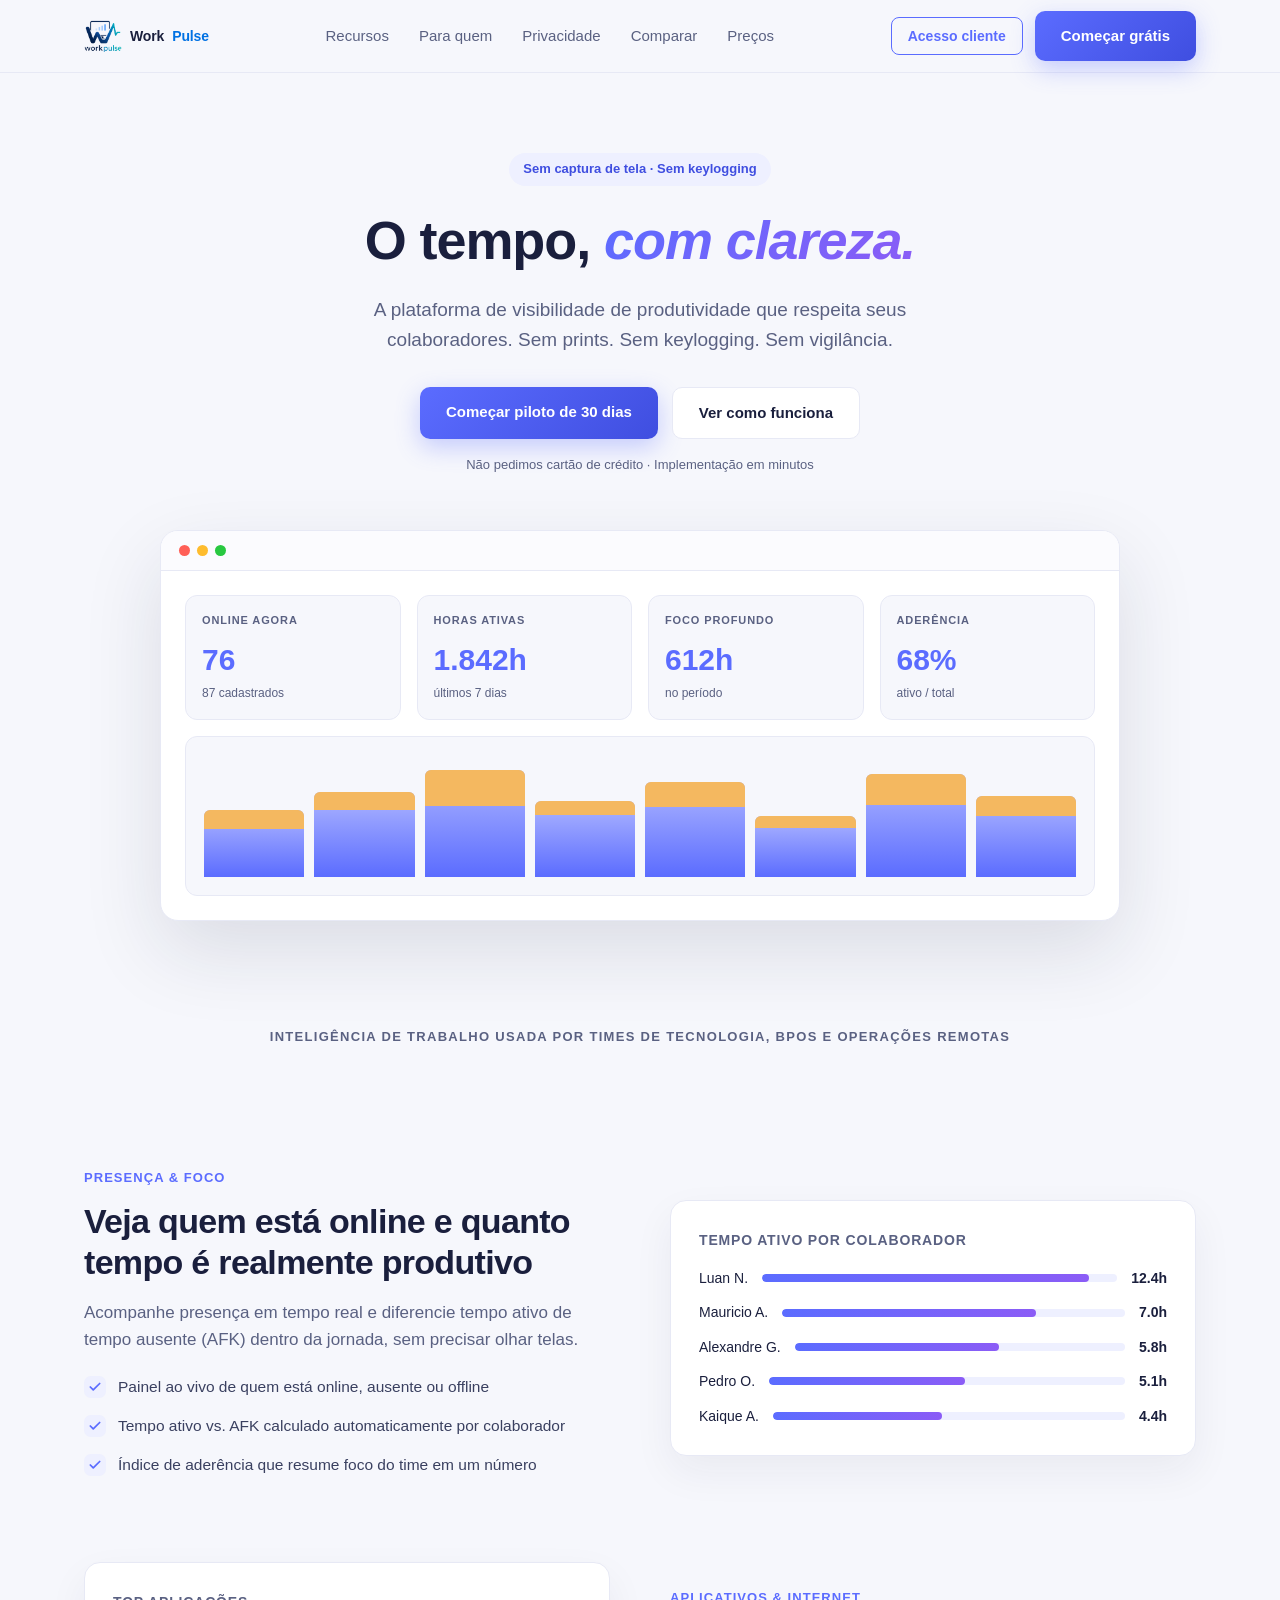
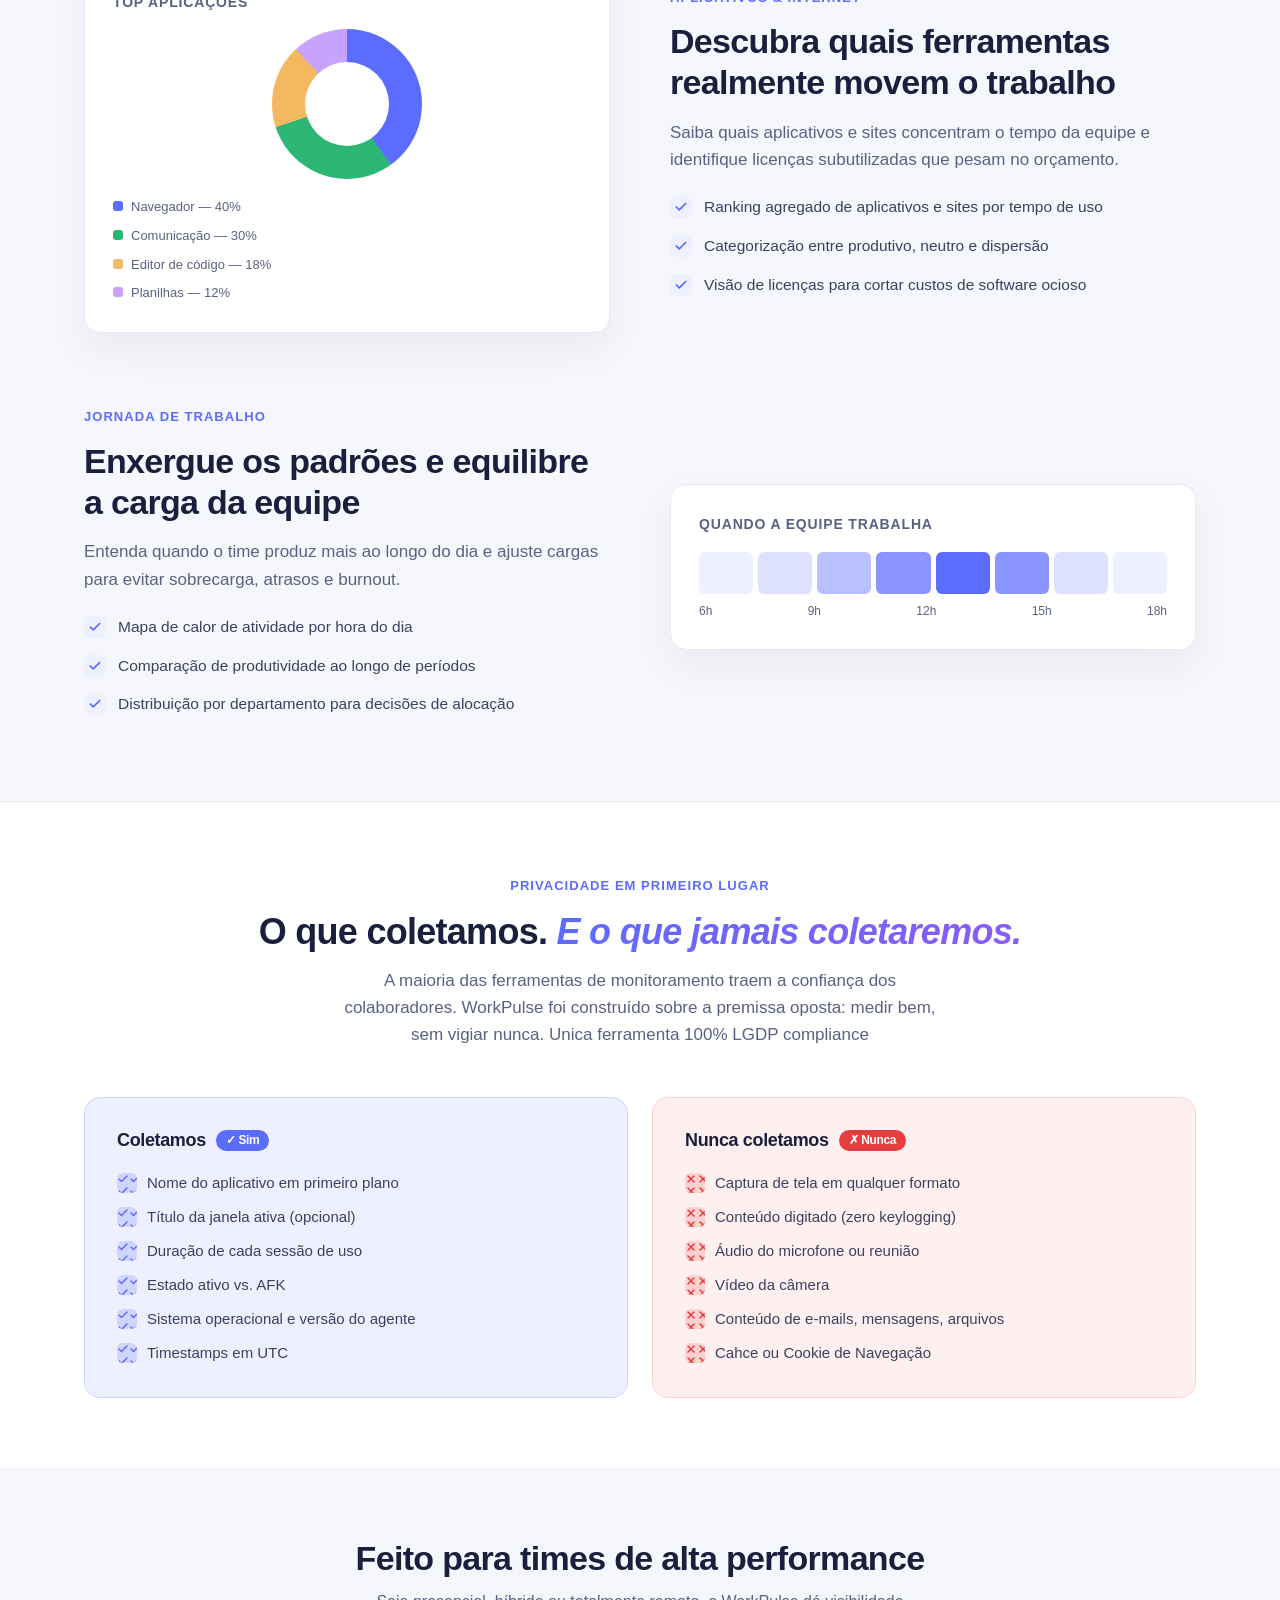
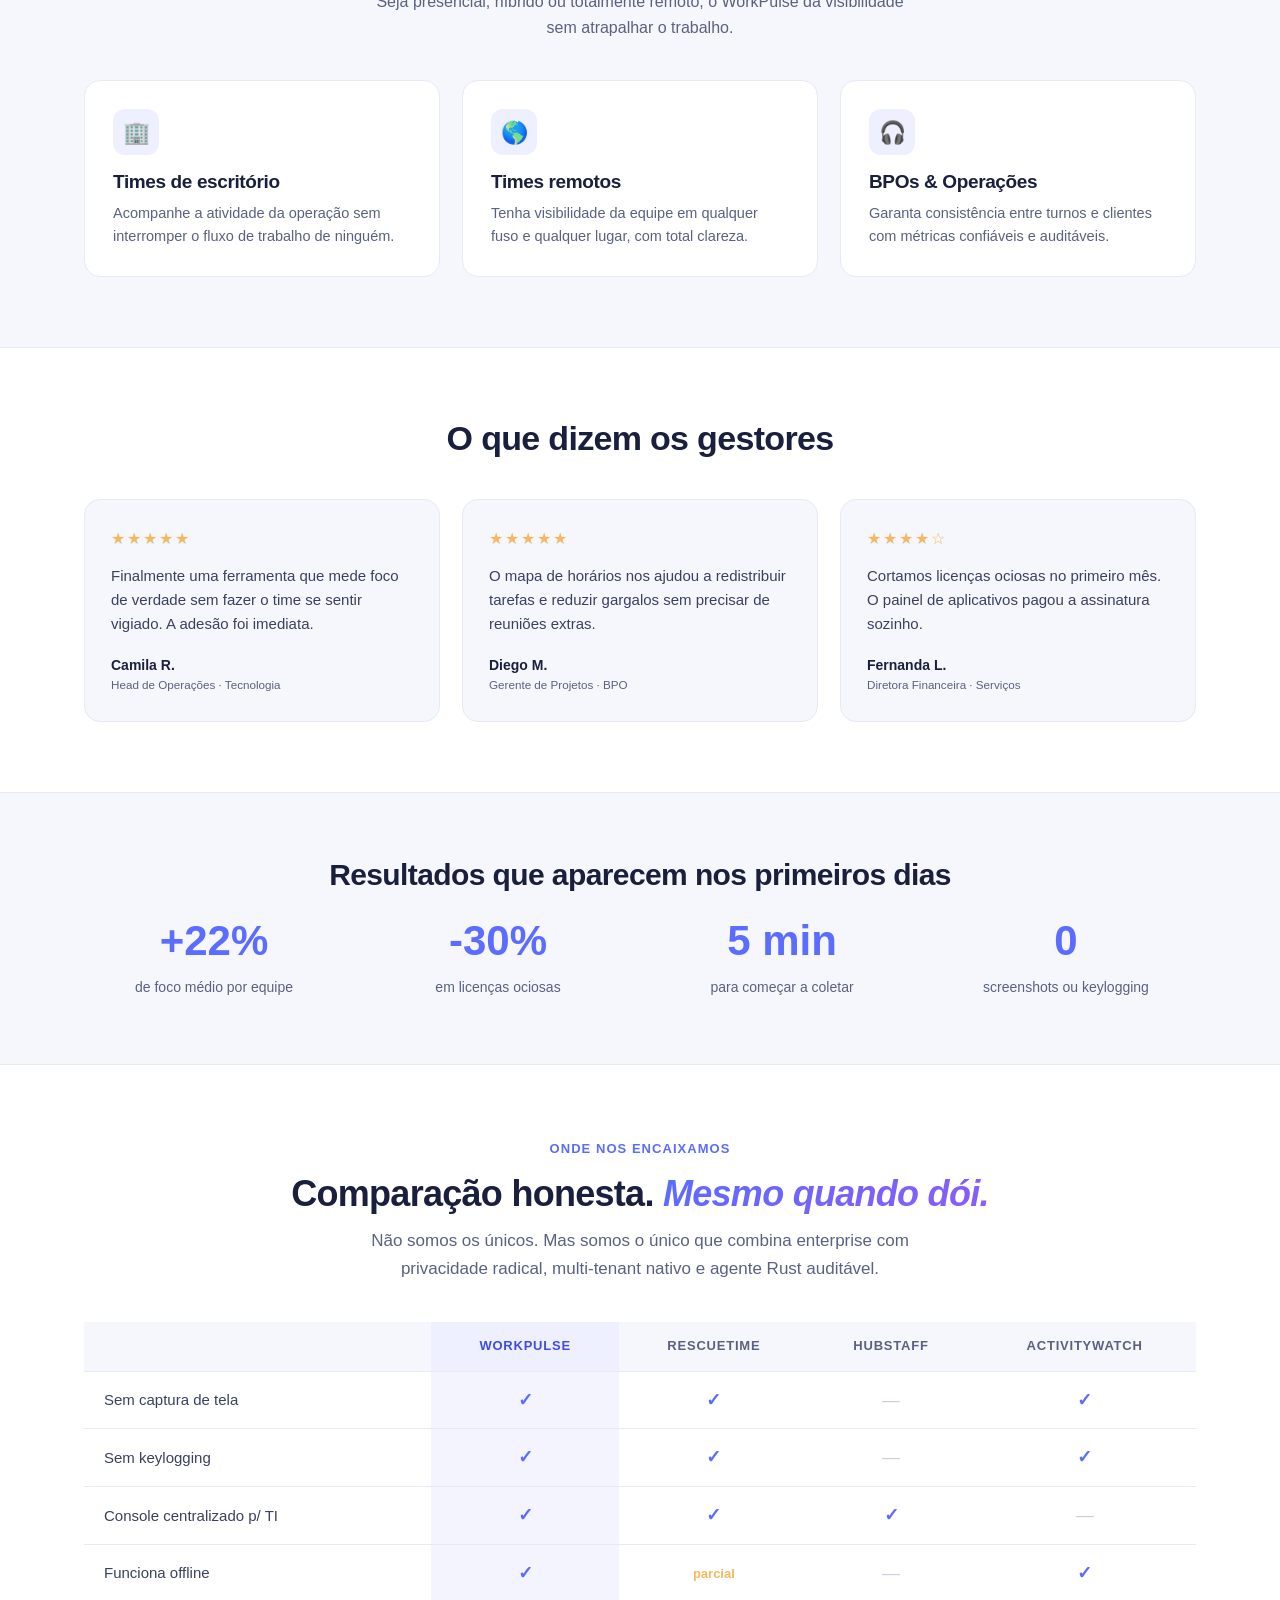
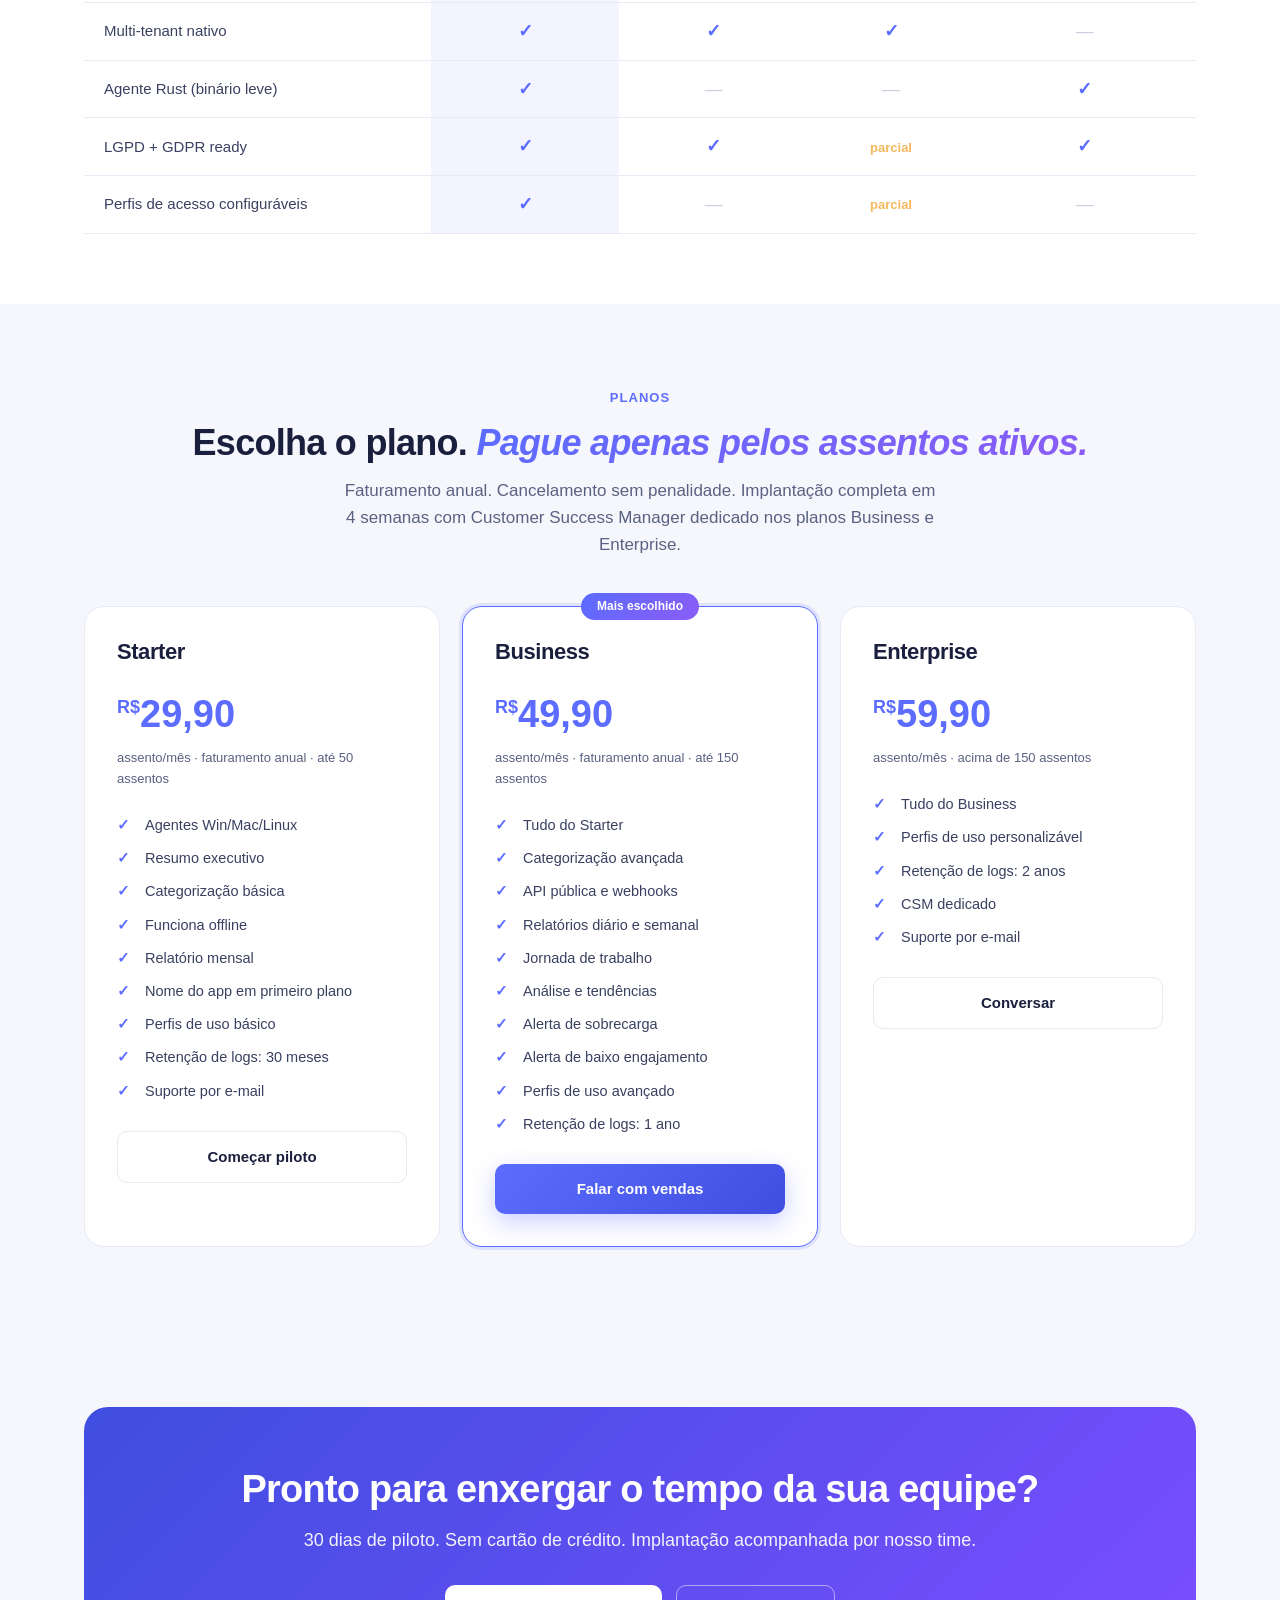
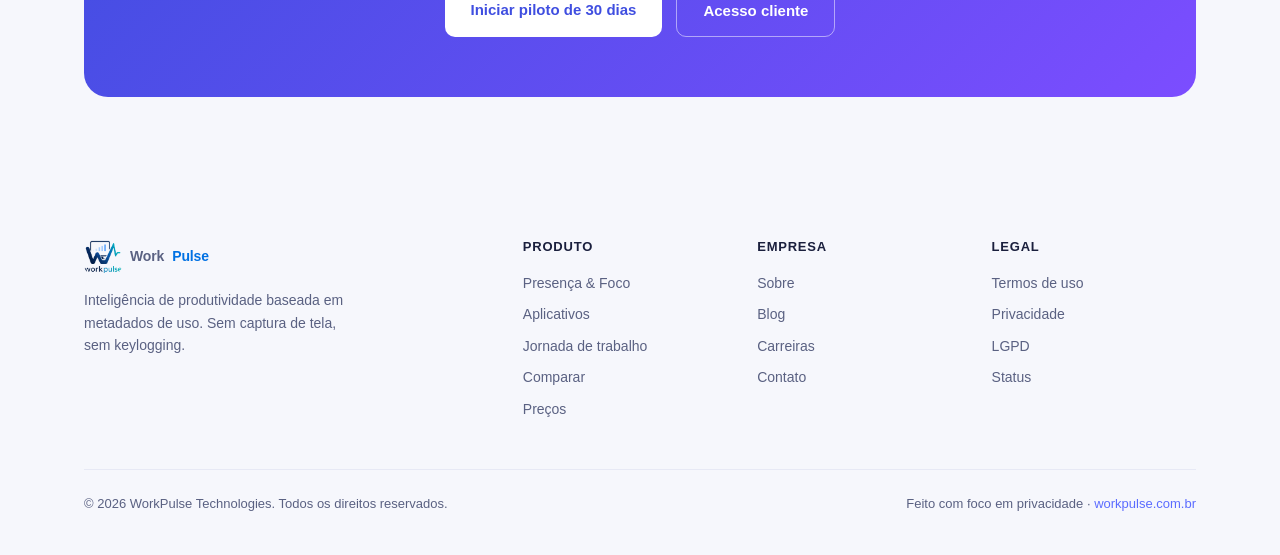
==== commit 0bc89929: "v61 (importado do backup)" ====
--- a/site/index.html
+++ b/site/index.html
@@ -8,6 +8,8 @@
 :root{
   --indigo:#5b6cff; --indigo-d:#3f4ee0; --ink:#1a1f3d; --slate:#5a6182;
   --bg:#f6f7fc; --card:#ffffff; --line:#e7e9f5; --amber:#f4b860; --green:#2bb673;
+  --blue: #0071e3;
+  --blue-hover: #0077ed;
 }
 *{margin:0;padding:0;box-sizing:border-box}
 body{font-family:-apple-system,BlinkMacSystemFont,'Segoe UI',Inter,Roboto,sans-serif;color:var(--ink);background:var(--bg);line-height:1.6;-webkit-font-smoothing:antialiased}
@@ -22,11 +24,13 @@
 
 /* ── Header ── */
 header{position:sticky;top:0;z-index:50;background:rgba(246,247,252,.85);backdrop-filter:blur(12px);border-bottom:1px solid var(--line)}
+
 nav{display:flex;align-items:center;justify-content:space-between;height:72px}
-.logo{display:flex;align-items:center;gap:10px;font-weight:800;font-size:20px}
-.logo .mark{width:34px;height:34px;border-radius:9px;background:linear-gradient(135deg,var(--indigo),#8b5cf6);display:flex;align-items:center;justify-content:center;color:#fff;font-size:16px}
+.nav-logo { font-weight: 600; letter-spacing: -0.01em; font-size: 14px; }
+.nav-logo .pulse { color: var(--blue); }
 .navlinks{display:flex;gap:30px;font-size:15px;font-weight:500;color:var(--slate)}
 .navlinks a:hover{color:var(--ink)}
+
 .navactions{display:flex;gap:12px;align-items:center}
 .client-link{font-size:14px;font-weight:600;color:var(--indigo);border:1px solid var(--indigo);padding:7px 16px;border-radius:8px;transition:.2s}
 .client-link:hover{background:var(--indigo);color:#fff}
@@ -189,7 +193,10 @@
 
 <!-- ═══════════════════════════════════ HEADER ═══════════════════════════════════ -->
 <header><div class="wrap"><nav>
-  <div class="logo"><span class="mark">W</span>WorkPulse</div>
+  <div class="nav-logo" style="display:flex;align-items:center;gap:8px">
+    <img src="assets/logo-workpulse-transparente.png" alt="WorkPulse" style="height:38px;width:38px;border-radius:10px;object-fit:contain;flex-shrink:0;">
+	Work<span class="pulse">Pulse</span>
+  </div>
   <div class="navlinks">
     <a href="#recursos">Recursos</a>
     <a href="#publico">Para quem</a>
@@ -201,7 +208,9 @@
     <a href="https://workpulse.com.br/dashboard" class="client-link" target="_blank">Acesso cliente</a>
     <a href="#preco" class="btn btn-primary">Começar grátis</a>
   </div>
-</nav></div></header>
+</nav></div>
+<link rel="icon" type="image/jpeg" href="assets/logo-workpulse.jpeg">
+</header>
 
 <!-- ═══════════════════════════════════ HERO ═══════════════════════════════════ -->
 <section class="hero"><div class="wrap">
@@ -325,7 +334,7 @@
   <div class="collect-head">
     <span class="tag">Privacidade em primeiro lugar</span>
     <h2>O que coletamos. <em style="font-style:italic;background:linear-gradient(135deg,var(--indigo),#8b5cf6);-webkit-background-clip:text;background-clip:text;-webkit-text-fill-color:transparent">E o que jamais coletaremos.</em></h2>
-    <p>A maioria das ferramentas de monitoramento traem a confiança dos colaboradores. WorkPulse foi construído sobre a premissa oposta: medir bem, sem vigiar nunca.</p>
+    <p>A maioria das ferramentas de monitoramento traem a confiança dos colaboradores. WorkPulse foi construído sobre a premissa oposta: medir bem, sem vigiar nunca. Unica ferramenta 100% LGDP compliance</p>
   </div>
   <div class="collect-grid">
     <div class="collect-card yes">
@@ -347,7 +356,7 @@
         <li>Áudio do microfone ou reunião</li>
         <li>Vídeo da câmera</li>
         <li>Conteúdo de e-mails, mensagens, arquivos</li>
-        <li>Localização geográfica</li>
+        <li>Cahce ou Cookie de Navegação</li>
       </ul>
     </div>
   </div>
@@ -542,7 +551,11 @@
 <footer><div class="wrap">
   <div class="fcols">
     <div>
-      <div class="logo" style="font-size:18px"><span class="mark">W</span>WorkPulse</div>
+      <div class="nav-logo" style="display:flex;align-items:center;gap:8px">
+		<img src="assets/logo-workpulse-transparente.png" alt="WorkPulse" style="height:38px;width:38px;border-radius:10px;object-fit:contain;flex-shrink:0;">
+		Work<span class="pulse">Pulse</span>
+	  </div>
+	  	
       <p style="margin-top:14px;max-width:280px">Inteligência de produtividade baseada em metadados de uso. Sem captura de tela, sem keylogging.</p>
     </div>
     <div>
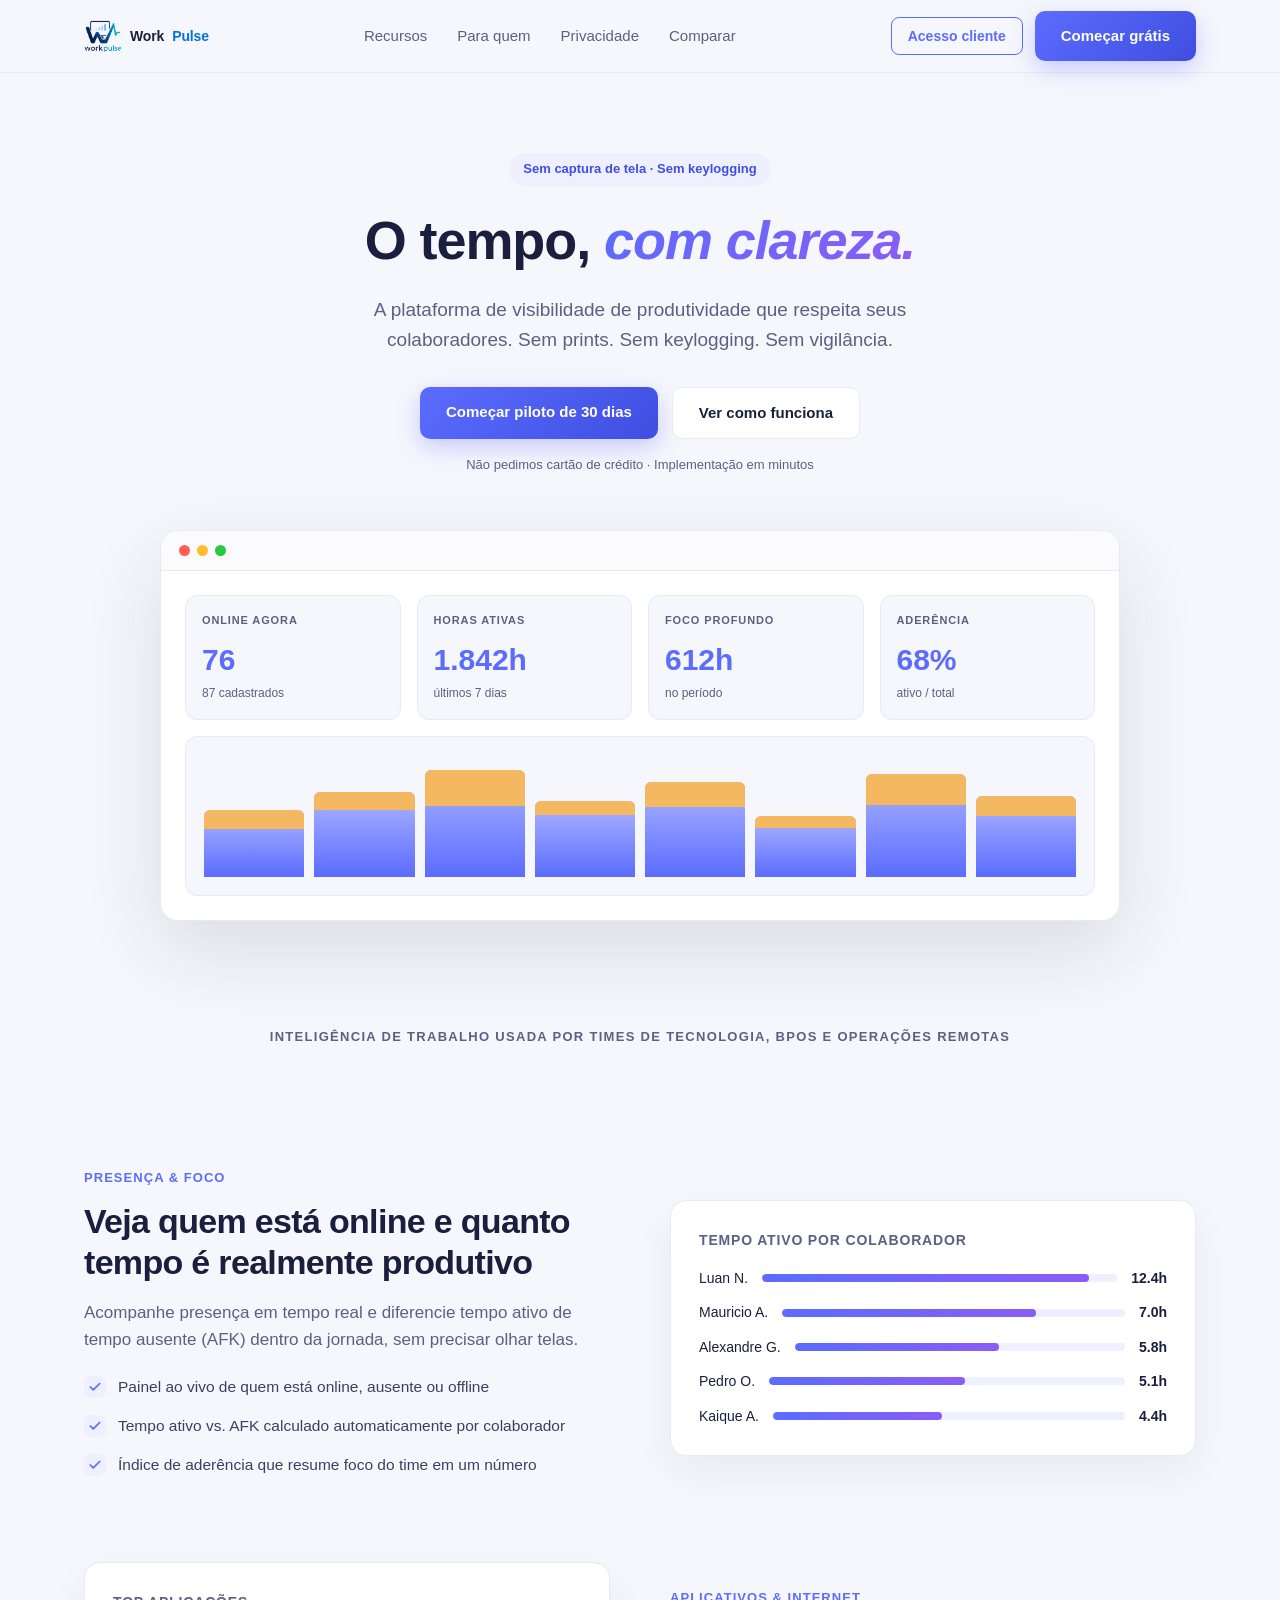
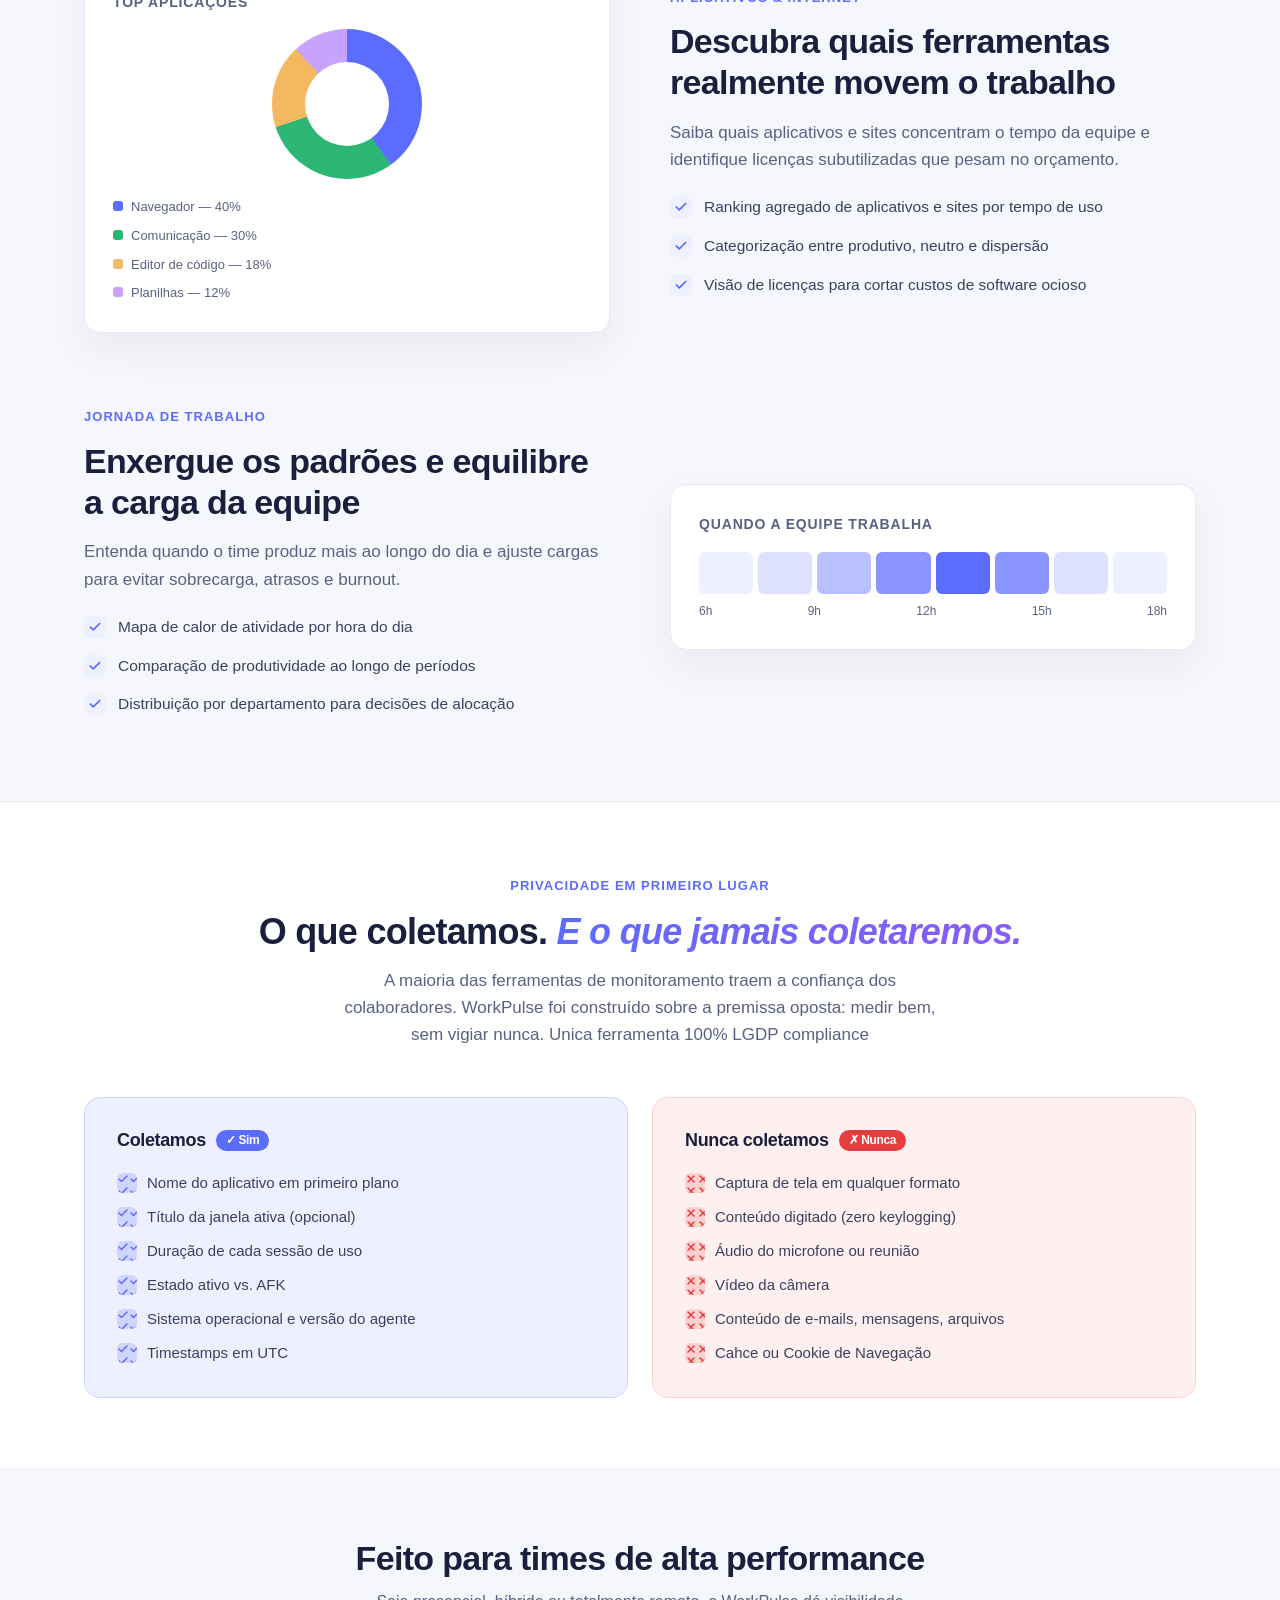
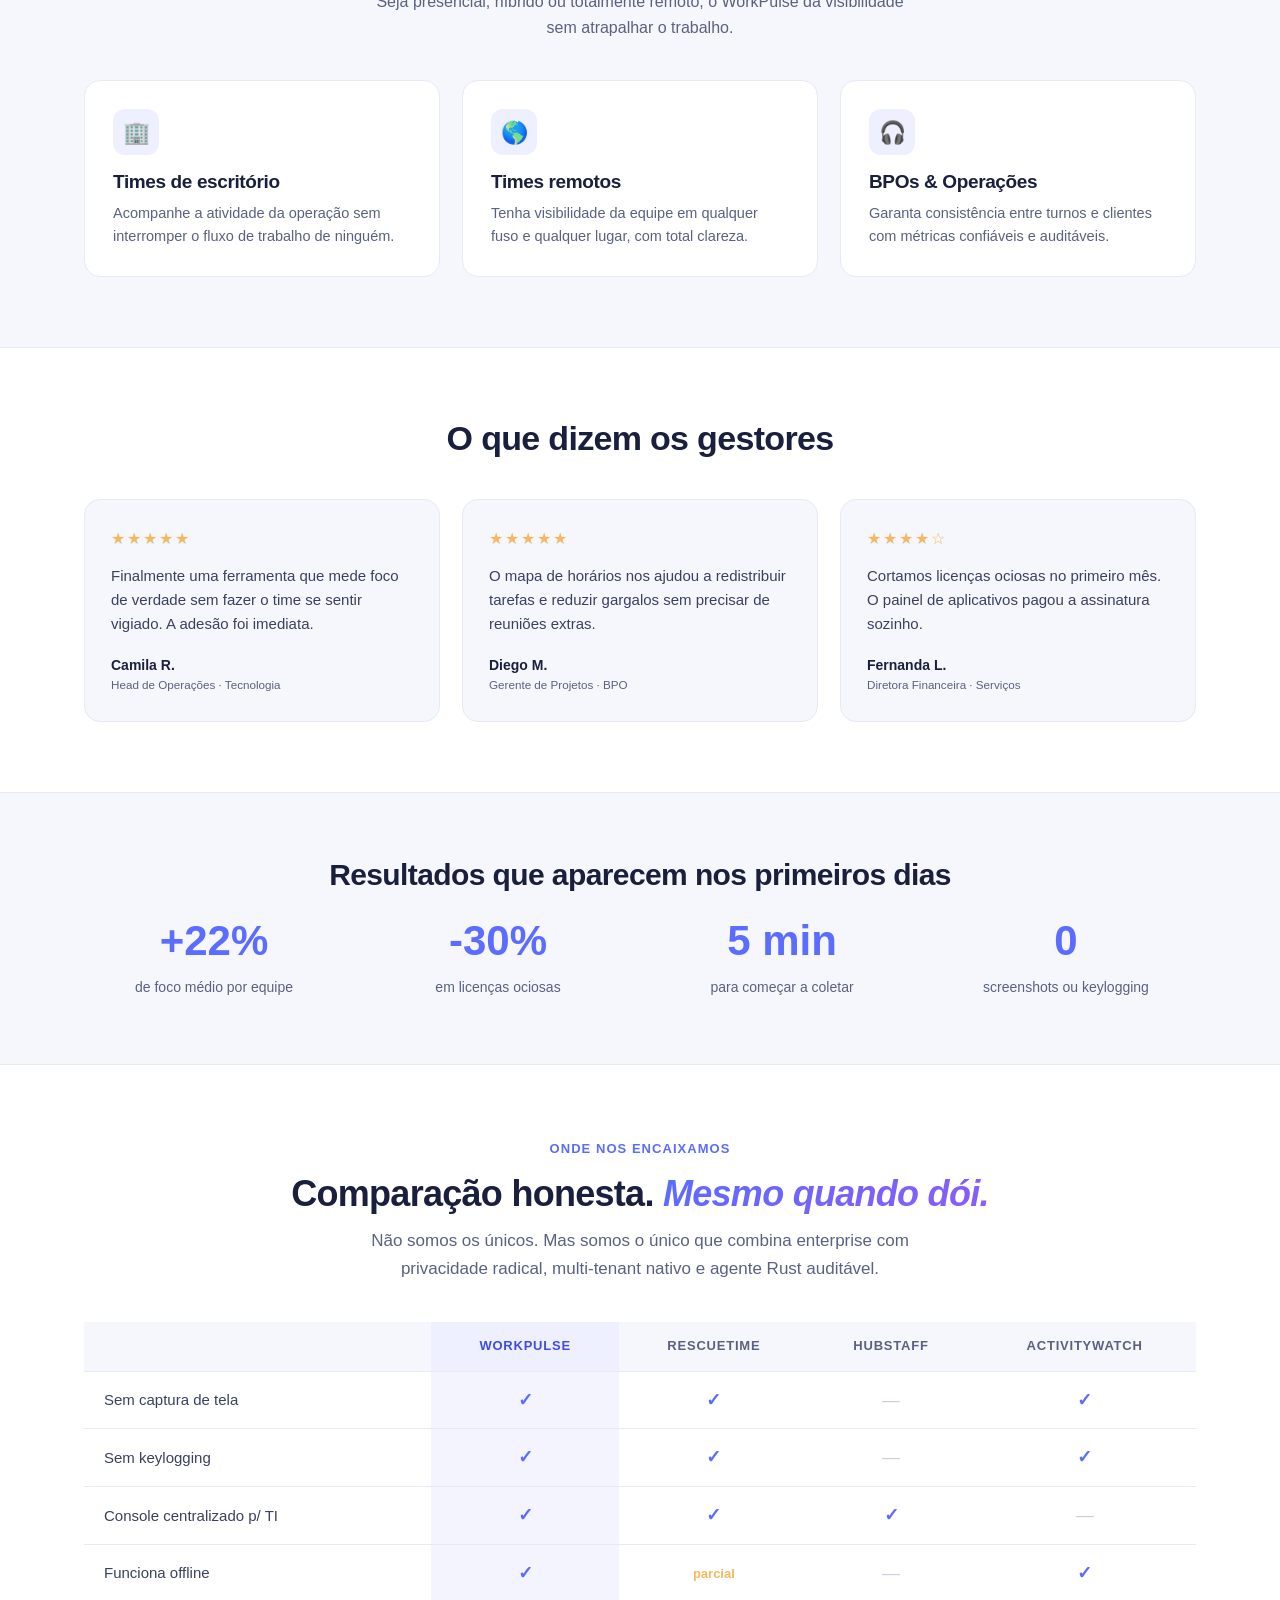
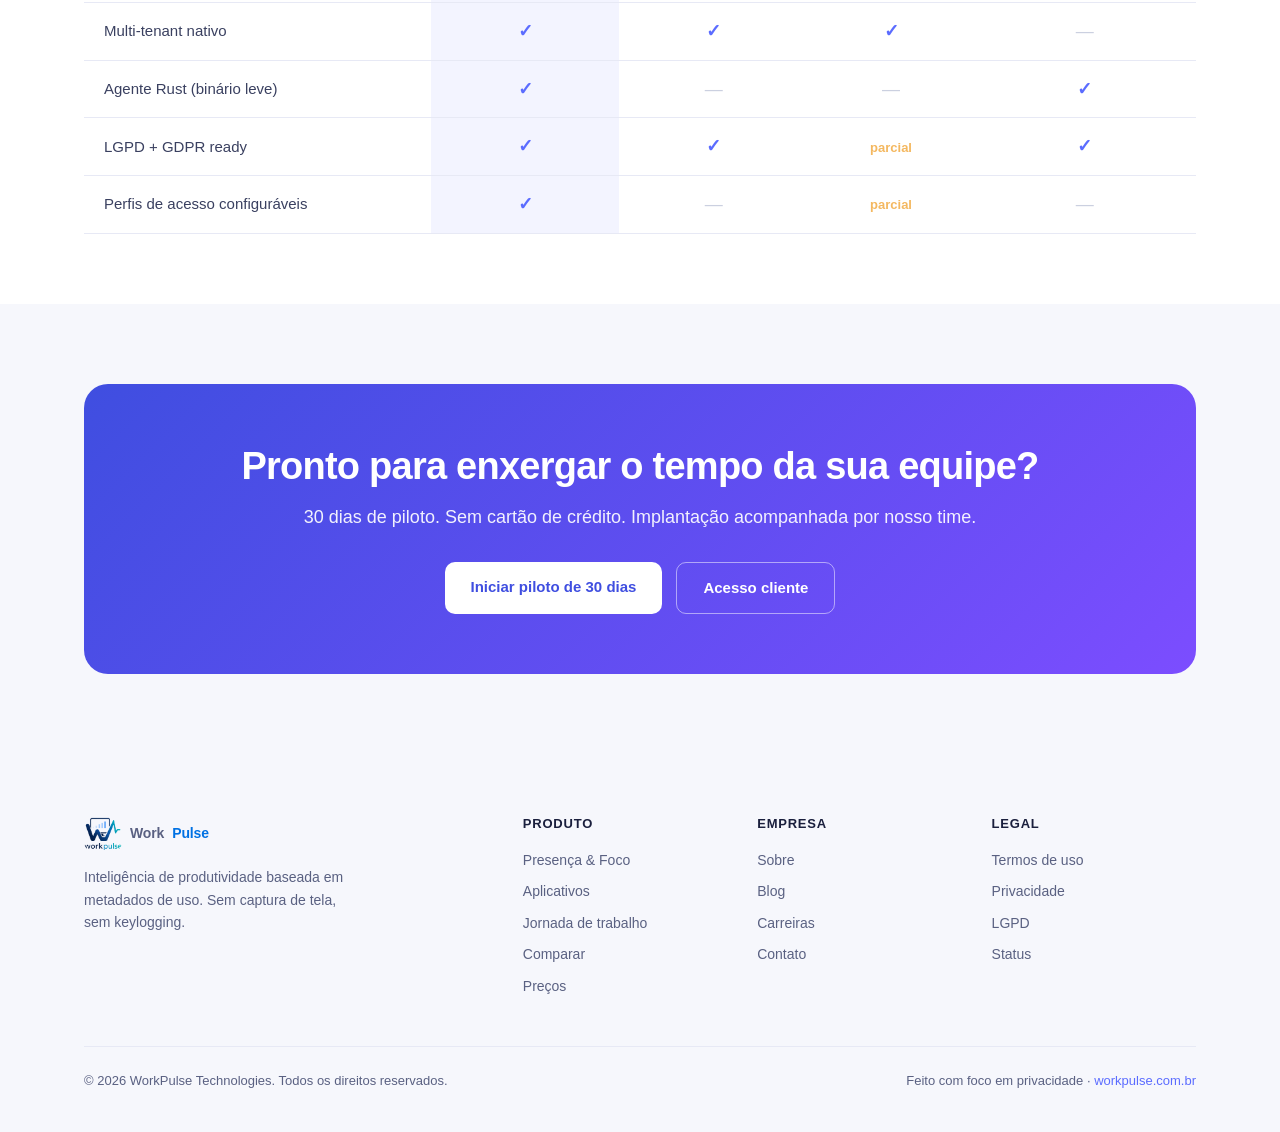
==== commit 5a3dc5e6: "Copia Segurança Pre ajustes 18/11/26" ====
--- a/site/index.html
+++ b/site/index.html
@@ -202,7 +202,7 @@
     <a href="#publico">Para quem</a>
     <a href="#privacidade">Privacidade</a>
     <a href="#comparar">Comparar</a>
-    <a href="#preco">Preços</a>
+    <!--<a href="#preco">Preços</a>-->
   </div>
   <div class="navactions">
     <a href="https://workpulse.com.br/dashboard" class="client-link" target="_blank">Acesso cliente</a>
@@ -475,6 +475,7 @@
 </div></section>
 
 <!-- ═══════════════════════════════════ PRICING ═══════════════════════════════════ -->
+<!--
 <section class="pricing" id="preco"><div class="wrap">
   <div class="pricing-head">
     <span class="tag">Planos</span>
@@ -482,7 +483,7 @@
     <p>Faturamento anual. Cancelamento sem penalidade. Implantação completa em 4 semanas com Customer Success Manager dedicado nos planos Business e Enterprise.</p>
   </div>
   <div class="plans">
-    <!-- Starter -->
+
     <div class="plan">
       <h3>Starter</h3>
       <div class="price"><sup>R$</sup>29,90</div>
@@ -500,7 +501,7 @@
       </ul>
       <a href="mailto:comercial@workpulse.com.br" class="btn btn-ghost" style="width:100%;text-align:center">Começar piloto</a>
     </div>
-    <!-- Business -->
+ 
     <div class="plan featured">
       <div class="plan-badge">Mais escolhido</div>
       <h3>Business</h3>
@@ -520,7 +521,7 @@
       </ul>
       <a href="mailto:comercial@workpulse.com.br" class="btn btn-primary" style="width:100%;text-align:center">Falar com vendas</a>
     </div>
-    <!-- Enterprise -->
+
     <div class="plan">
       <h3>Enterprise</h3>
       <div class="price"><sup>R$</sup>59,90</div>
